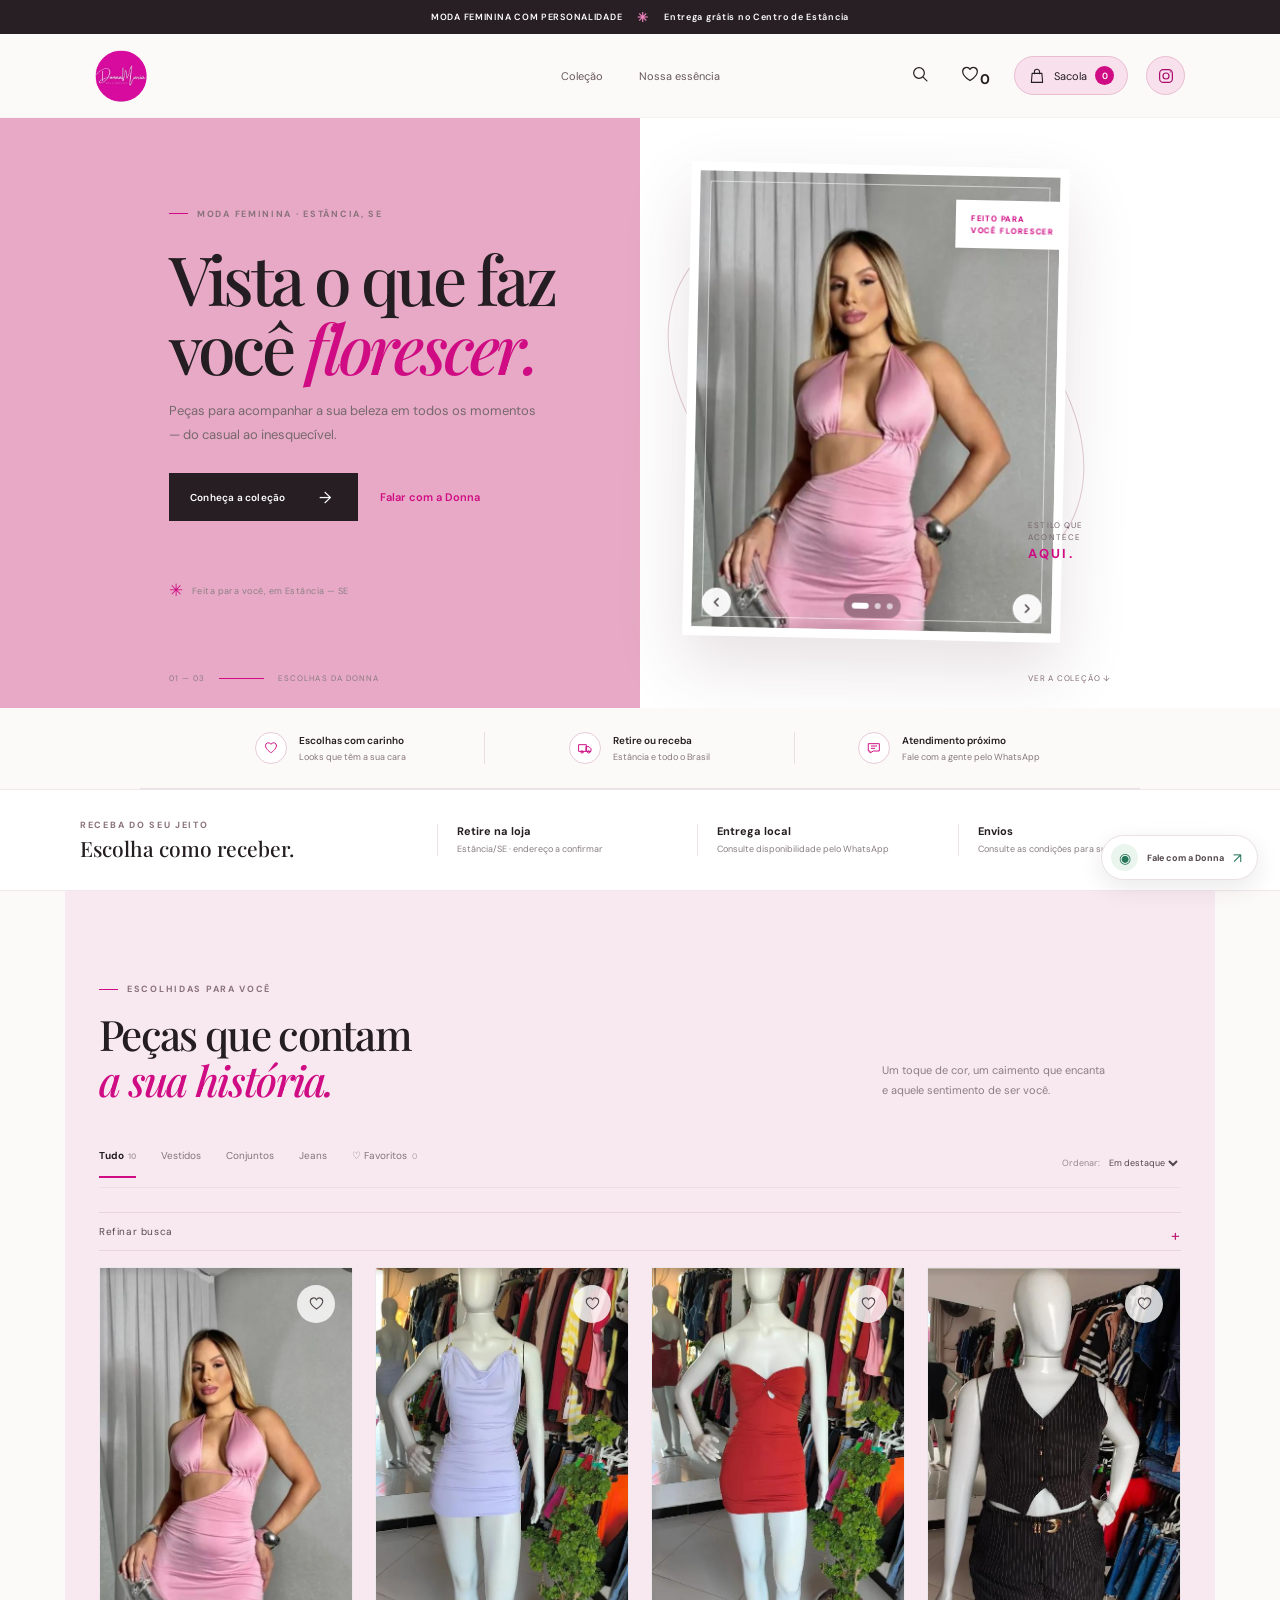
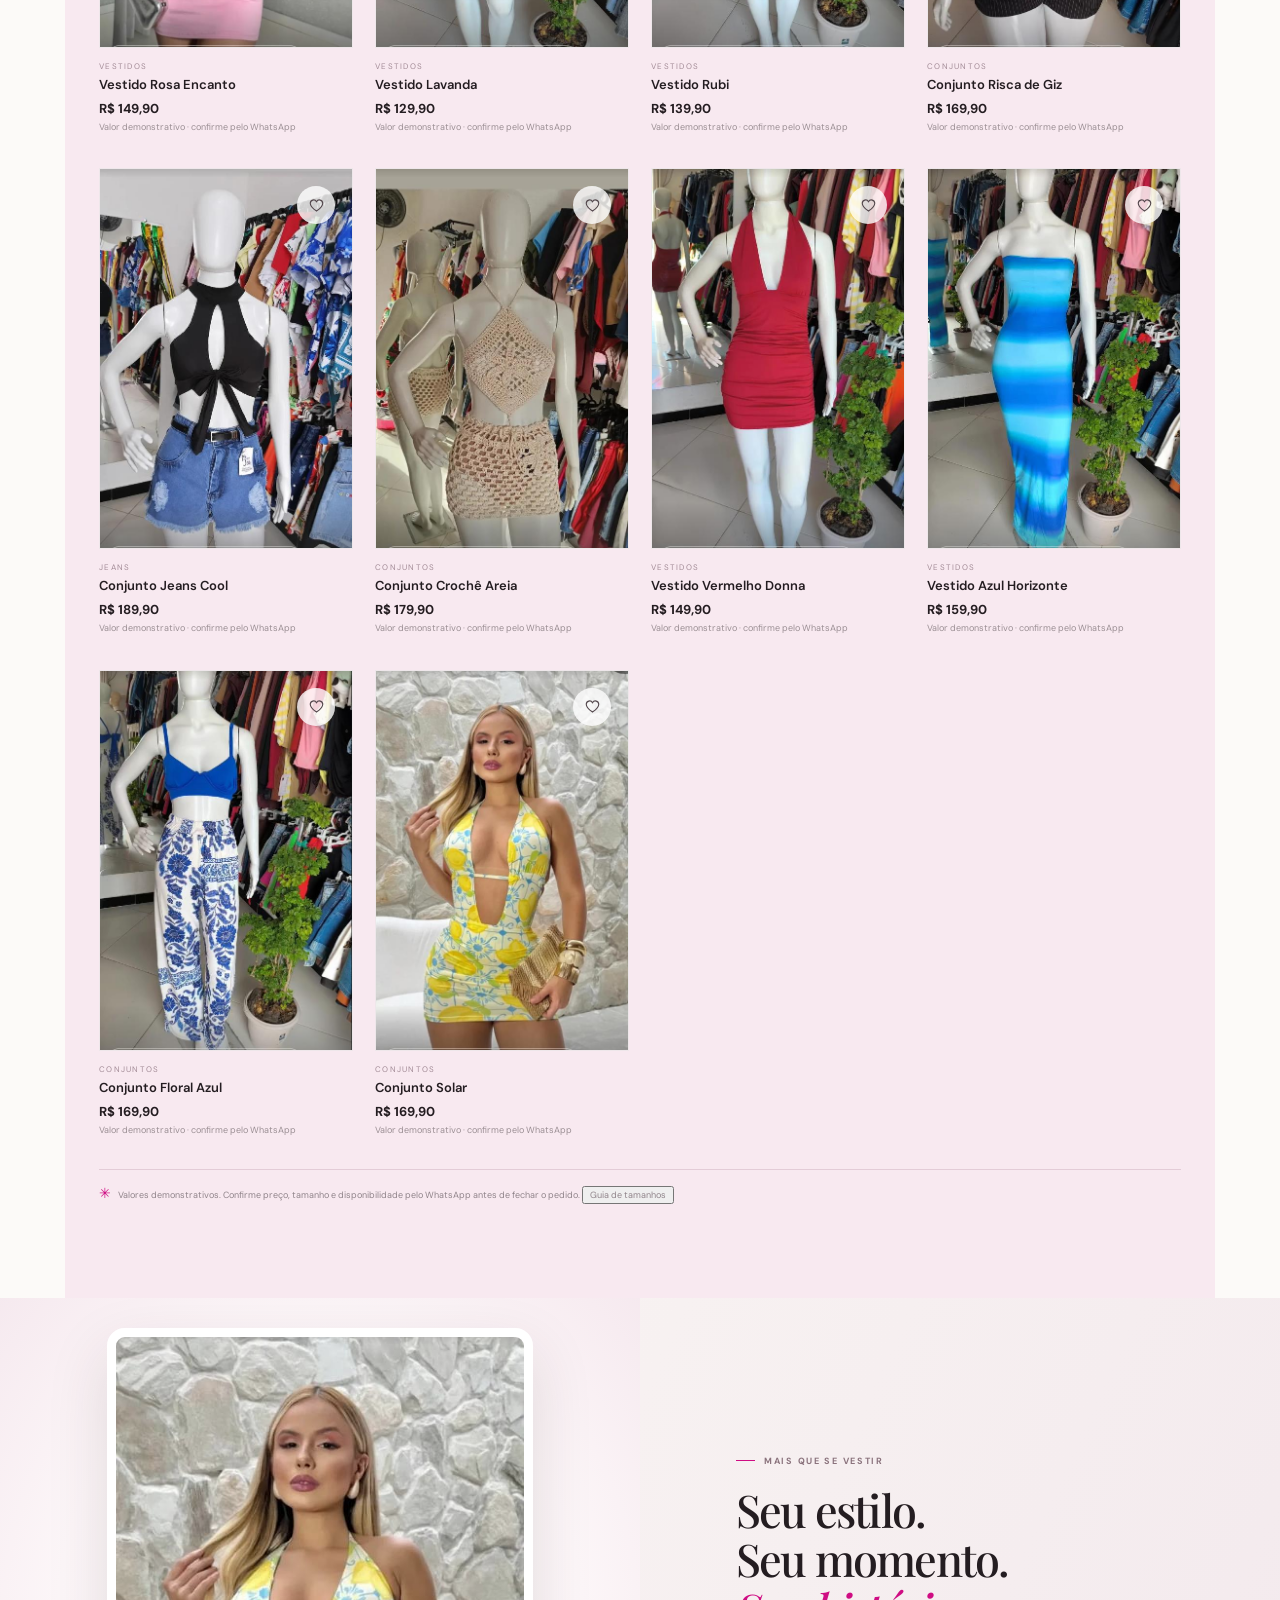
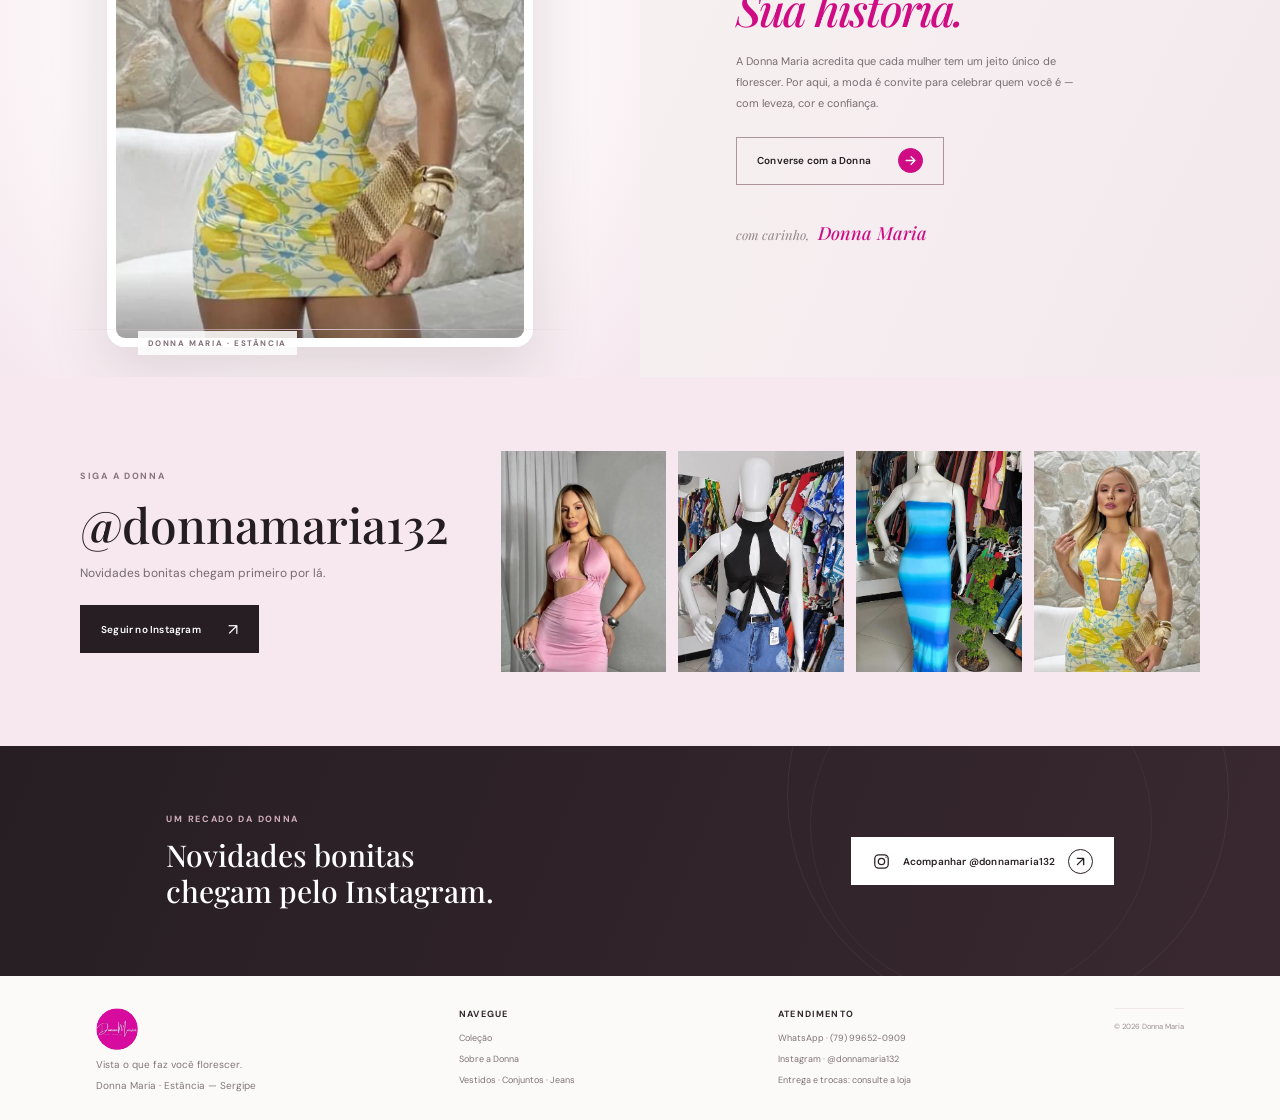
==== index.html @ 203239e4 "Improve size inquiries and hero arrow styling" ====
<!doctype html>
<html lang="pt-BR">
<head>
  <meta charset="utf-8" />
  <meta name="viewport" content="width=device-width, initial-scale=1" />
  <meta name="theme-color" content="#f4edf1" />
  <meta name="description" content="Donna Maria — moda feminina em Estância, Sergipe. Encontre seu próximo look e peça pelo WhatsApp." />
  <link rel="canonical" href="https://duduwwl.github.io/donna-maria-estancia/" />
  <meta property="og:type" content="website"><meta property="og:locale" content="pt_BR"><meta property="og:title" content="Donna Maria — Moda feminina em Estância"><meta property="og:description" content="Vista o que faz você florescer. Conheça a coleção Donna Maria em Estância, Sergipe."><meta property="og:image" content="https://duduwwl.github.io/donna-maria-estancia/assets/vestido-rosa.jpg"><meta name="robots" content="index,follow">
  <title>Donna Maria — moda feminina em Estância</title>
  <link rel="preload" as="image" href="assets/vestido-rosa.jpg" fetchpriority="high"><link rel="preconnect" href="https://fonts.googleapis.com">
  <link rel="preconnect" href="https://fonts.gstatic.com" crossorigin>
  <link href="https://fonts.googleapis.com/css2?family=DM+Sans:wght@400;500;600;700&family=Playfair+Display:wght@500;600;700&display=swap" rel="stylesheet">
  <link rel="stylesheet" href="styles.css" />
  <link rel="stylesheet" href="product.css" />
  <link rel="stylesheet" href="refinements.css" />
  <link rel="stylesheet" href="feedback.css" />
  <link rel="stylesheet" href="boutique.css" />
  <script type="application/ld+json">{"@context":"https://schema.org","@type":"ClothingStore","name":"Donna Maria","description":"Moda feminina em Estância, Sergipe.","url":"https://duduwwl.github.io/donna-maria-estancia/","telephone":"+55-79-99652-0909","address":{"@type":"PostalAddress","addressLocality":"Estância","addressRegion":"SE","addressCountry":"BR"},"sameAs":["https://www.instagram.com/donnamaria132/"]}</script>
</head>
<body>
  <div class="announcement"><span>MODA FEMININA COM PERSONALIDADE</span><span class="announcement-dot">✳</span><span>Entrega grátis no Centro de Estância</span></div>
  <header class="site-header">
    <button class="menu-toggle icon-button" aria-label="Abrir menu" id="menuToggle" aria-expanded="false" aria-controls="mainNav"><span></span><span></span></button>
    <a class="brand" href="#inicio" aria-label="Donna Maria início"><img class="brand-logo" src="assets/logo-donna-maria.png" alt="Logo Donna Maria Moda Feminina"></a>
    <nav class="main-nav" id="mainNav"><a href="produtos.html">Coleção</a><a href="#sobre">Nossa essência</a></nav>
    <div class="header-actions"><button class="icon-button search-open" aria-label="Buscar produtos" id="searchOpen"><svg viewBox="0 0 24 24"><circle cx="10.8" cy="10.8" r="6.4"></circle><path d="m16 16 4.3 4.3"></path></svg></button><button class="icon-button favorite-shortcut" id="favoritesShortcut" aria-label="Ver favoritos"><svg viewBox="0 0 24 24"><path d="M20.8 8.9c0 5.3-8.8 11-8.8 11s-8.8-5.7-8.8-11A4.7 4.7 0 0 1 12 6.6a4.7 4.7 0 0 1 8.8 2.3Z"></path></svg><b class="header-count" id="favoriteCount" aria-hidden="true">0</b></button><button class="bag-button" id="cartOpen" aria-label="Abrir sacola, 0 itens"><svg viewBox="0 0 24 24"><path d="M5.5 8.5h13l1 12h-15l1-12Z"></path><path d="M8.5 9V6.5a3.5 3.5 0 0 1 7 0V9"></path></svg><span>Sacola</span><b id="cartCount">0</b></button><a class="instagram-header-link" href="https://www.instagram.com/donnamaria132/" target="_blank" rel="noreferrer" aria-label="Instagram da Donna Maria"><svg class="instagram-icon" viewBox="0 0 24 24" aria-hidden="true"><rect x="3.5" y="3.5" width="17" height="17" rx="5"></rect><circle cx="12" cy="12" r="4"></circle><circle cx="17.7" cy="6.5" r=".8" class="icon-fill"></circle></svg></a></div>
  </header>

  <main>
    <section class="hero" id="inicio">
      <div class="hero-copy"><div class="eyebrow"><i></i> MODA FEMININA · ESTÂNCIA, SE</div><h1>Vista o que faz<br>você <em>florescer.</em></h1><p>Peças para acompanhar a sua beleza em todos os momentos — do casual ao inesquecível.</p><div class="hero-ctas"><a class="button button-dark" href="produtos.html">Conheça a coleção <span class="button-arrow" aria-hidden="true">→</span></a><a class="text-link" href="https://wa.me/5579996520909?text=Oi%2C%20Donna%20Maria!%20Quero%20conhecer%20a%20cole%C3%A7%C3%A3o." target="_blank" rel="noreferrer">Falar com a Donna</a></div><div class="hero-footnote"><span class="tiny-flower">✳</span> Feita para você, em Estância — SE</div></div>
      <div class="hero-visual"><div class="hero-image-frame"><img class="hero-slide is-active" src="assets/vestido-rosa.jpg" alt="Modelo com vestido rosa Donna Maria" width="517" height="777" fetchpriority="high"/><img class="hero-slide" src="assets/conjunto-jeans.jpg" alt="Conjunto jeans Donna Maria" width="517" height="777" loading="lazy"/><img class="hero-slide" src="assets/vestido-azul.jpg" alt="Vestido azul Donna Maria" width="517" height="777" loading="lazy"/><span class="image-stamp">FEITO PARA<br>VOCÊ FLORESCER</span><div class="carousel-controls"><button class="carousel-arrow" data-carousel="prev" aria-label="Foto anterior"><svg viewBox="0 0 24 24"><path d="m15 18-6-6 6-6"/></svg></button><div class="carousel-dots"><button class="carousel-dot active" data-slide="0" aria-label="Foto 1"></button><button class="carousel-dot" data-slide="1" aria-label="Foto 2"></button><button class="carousel-dot" data-slide="2" aria-label="Foto 3"></button></div><button class="carousel-arrow" data-carousel="next" aria-label="Próxima foto"><svg viewBox="0 0 24 24"><path d="m9 18 6-6-6-6"/></svg></button></div></div><div class="hero-orbit orbit-one"></div><div class="hero-orbit orbit-two"></div><div class="hero-side-note">ESTILO QUE<br>ACONTECE<br><b>AQUI.</b></div><div class="hero-sparkle">✳</div></div>
      <div class="hero-bottom"><span id="slideCounter">01 — 03</span><span class="hero-line"></span><span>ESCOLHAS DA DONNA</span><a class="hero-bottom-right" href="produtos.html">VER A COLEÇÃO ↓</a></div>
    </section>

    <section class="trust-row" aria-label="Benefícios"><div><span class="trust-icon"><svg viewBox="0 0 24 24"><path d="M20.3 8.5c0 5.2-8.3 10.6-8.3 10.6S3.7 13.7 3.7 8.5a4.4 4.4 0 0 1 8.3-2 4.4 4.4 0 0 1 8.3 2Z"/></svg></span><span><b>Escolhas com carinho</b><small>Looks que têm a sua cara</small></span></div><div><span class="trust-icon"><svg viewBox="0 0 24 24"><path d="M3 7h11v10H3zM14 10h4l3 3v4h-7z"/><circle cx="7.5" cy="18" r="1.7"/><circle cx="17.5" cy="18" r="1.7"/></svg></span><span><b>Retire ou receba</b><small>Estância e todo o Brasil</small></span></div><div><span class="trust-icon"><svg viewBox="0 0 24 24"><path d="M4 5.5h16v11H11l-5 3v-3H4z"/><path d="M8 9h8M8 12.5h5"/></svg></span><span><b>Atendimento próximo</b><small>Fale com a gente pelo WhatsApp</small></span></div></section>

    <section class="delivery-strip" aria-label="Opções para receber"><div><span class="eyebrow">RECEBA DO SEU JEITO</span><h2>Escolha como receber.</h2></div><div><b>Retire na loja</b><span>Estância/SE · endereço a confirmar</span></div><div><b>Entrega local</b><span>Consulte disponibilidade pelo WhatsApp</span></div><div><b>Envios</b><span>Consulte as condições para sua região</span></div></section>
    <section class="discovery-section" id="newArrivals" hidden><div class="section-heading"><div><div class="eyebrow"><i></i> NOVIDADES</div><h2>Acabaram de <em>chegar.</em></h2></div><a class="text-link" href="produtos.html">Ver coleção ↗</a></div><div class="product-grid discovery-grid" id="newArrivalsGrid"></div></section>
    <section class="discovery-section" id="featured" hidden><div class="section-heading"><div><div class="eyebrow"><i></i> ESCOLHAS DA DONNA</div><h2>Peças que estamos <em>amando.</em></h2></div><a class="text-link" href="produtos.html">Ver coleção ↗</a></div><div class="product-grid discovery-grid" id="featuredGrid"></div></section>
    <section class="catalog section-wrap" id="colecao">
      <div class="section-heading"><div><div class="eyebrow"><i></i> ESCOLHIDAS PARA VOCÊ</div><h2>Peças que contam<br><em>a sua história.</em></h2></div><p>Um toque de cor, um caimento que encanta<br>e aquele sentimento de ser você.</p></div>
      <div class="catalog-toolbar"><div class="category-tabs" id="categoryTabs"><button class="category-tab active" data-category="Todos">Tudo <span>10</span></button><button class="category-tab" data-category="Vestidos">Vestidos</button><button class="category-tab" data-category="Conjuntos">Conjuntos</button><button class="category-tab" data-category="Jeans">Jeans</button><button class="category-tab" data-category="Favoritos">♡ Favoritos</button></div><div class="catalog-controls"><label class="search-box" id="searchBox"><svg viewBox="0 0 24 24"><circle cx="10.8" cy="10.8" r="6.4"></circle><path d="m16 16 4.3 4.3"></path></svg><input type="search" id="productSearch" placeholder="Buscar peça" aria-label="Buscar peça"/><button id="searchClose" aria-label="Fechar busca">×</button></label><label class="sort-select"><span>Ordenar:</span><select id="sortSelect"><option value="featured">Em destaque</option><option value="price-asc">Menor preço</option><option value="price-desc">Maior preço</option><option value="name">Nome A–Z</option></select></label></div></div>
      <details class="advanced-filters"><summary>Refinar busca</summary><div><label><span>Tamanho</span><select id="filterSize"><option value="">Todos os tamanhos</option></select></label><label><span>Cor</span><select id="filterColor"><option value="">Todas as cores</option></select></label><label><span>Preço demonstrativo</span><select id="filterPrice"><option value="">Qualquer valor</option><option value="under150">Até R$ 149,99</option><option value="150to200">R$ 150–200</option><option value="over200">Acima de R$ 200</option></select></label><label class="new-filter"><input type="checkbox" id="filterNew"> Novidades</label><button type="button" class="text-link" data-clear-filters>Limpar filtros</button></div></details>
      <div class="active-filters" id="activeFilters"></div>
      <div class="product-grid" id="productGrid"></div>
      <div class="catalog-note"><span>✳</span> Valores demonstrativos. Confirme preço, tamanho e disponibilidade pelo WhatsApp antes de fechar o pedido. <button type="button" class="catalog-guide-link" id="openSizeGuide">Guia de tamanhos</button></div>
    </section>

    <section class="brand-story" id="sobre"><div class="story-image"><img loading="lazy" decoding="async" width="517" height="777" src="assets/conjunto-amarelo.jpg" alt="Modelo com conjunto floral amarelo e azul diante de parede de pedra"/><span>DONNA MARIA · ESTÂNCIA</span></div><div class="story-copy"><div class="eyebrow"><i></i> MAIS QUE SE VESTIR</div><h2>Seu estilo.<br>Seu momento.<br><em>Sua história.</em></h2><p>A Donna Maria acredita que cada mulher tem um jeito único de florescer. Por aqui, a moda é convite para celebrar quem você é — com leveza, cor e confiança.</p><a class="button button-outline" href="https://wa.me/5579996520909?text=Oi%2C%20Donna%20Maria!%20Quero%20conhecer%20a%20cole%C3%A7%C3%A3o." target="_blank" rel="noreferrer">Converse com a Donna <span class="button-arrow" aria-hidden="true"><svg viewBox="0 0 24 24"><path d="M5 12h14M13 6l6 6-6 6"/></svg></span></a><div class="story-signature">com carinho, <b>Donna Maria</b></div></div></section>

    <section class="instagram-editorial"><div class="instagram-copy"><span class="eyebrow">SIGA A DONNA</span><h2>@donnamaria132</h2><p>Novidades bonitas chegam primeiro por lá.</p><a class="button button-dark" href="https://www.instagram.com/donnamaria132/" target="_blank" rel="noreferrer">Seguir no Instagram <span aria-hidden="true">↗</span></a></div><div class="instagram-grid" aria-label="Looks da Donna Maria"><a href="https://www.instagram.com/donnamaria132/" target="_blank" rel="noreferrer"><img loading="lazy" src="assets/vestido-rosa.jpg" alt="Look rosa Donna Maria" width="517" height="777"></a><a href="https://www.instagram.com/donnamaria132/" target="_blank" rel="noreferrer"><img loading="lazy" src="assets/conjunto-jeans.jpg" alt="Conjunto jeans Donna Maria" width="517" height="777"></a><a href="https://www.instagram.com/donnamaria132/" target="_blank" rel="noreferrer"><img loading="lazy" src="assets/vestido-azul.jpg" alt="Vestido azul Donna Maria" width="517" height="777"></a><a href="https://www.instagram.com/donnamaria132/" target="_blank" rel="noreferrer"><img loading="lazy" src="assets/conjunto-amarelo.jpg" alt="Conjunto floral amarelo e azul Donna Maria" width="517" height="777"></a></div></section>

    <section class="newsletter"><div><span class="eyebrow">UM RECADO DA DONNA</span><h2>Novidades bonitas<br>chegam pelo Instagram.</h2></div><a class="button button-light" href="https://www.instagram.com/donnamaria132/" target="_blank" rel="noreferrer"><svg class="instagram-icon" viewBox="0 0 24 24" aria-hidden="true"><rect x="3.5" y="3.5" width="17" height="17" rx="5"/><circle cx="12" cy="12" r="4"/><circle cx="17.7" cy="6.5" r=".8" class="icon-fill"/></svg>Acompanhar @donnamaria132<span class="button-arrow" aria-hidden="true"><svg viewBox="0 0 24 24"><path d="M7 17 17 7M7 7h10v10"/></svg></span></a></section>
  </main>
  <footer class="site-footer"><div class="footer-intro"><a class="brand footer-brand" href="index.html"><img class="brand-logo" src="assets/logo-donna-maria.png" alt="Logo Donna Maria Moda Feminina"></a><p>Vista o que faz você florescer.</p><small>Donna Maria · Estância — Sergipe</small></div><div class="footer-group"><b>NAVEGUE</b><a href="produtos.html">Coleção</a><a href="index.html#sobre">Sobre a Donna</a><a href="produtos.html#colecao">Vestidos · Conjuntos · Jeans</a></div><div class="footer-group"><b>ATENDIMENTO</b><a href="https://wa.me/5579996520909" target="_blank" rel="noreferrer">WhatsApp · (79) 99652-0909</a><a href="https://www.instagram.com/donnamaria132/" target="_blank" rel="noreferrer">Instagram · @donnamaria132</a><span>Entrega e trocas: consulte a loja</span></div><small class="footer-copyright">© 2026 Donna Maria</small></footer>

  <div class="overlay" id="overlay"></div>
  <aside class="cart-drawer" id="cartDrawer" aria-label="Sacola de compras" aria-hidden="true"><div class="drawer-head"><div><span class="eyebrow">SUA ESCOLHA</span><h2>Sacola <span id="drawerCount">(0)</span></h2></div><button class="close-button" data-close aria-label="Fechar">×</button></div><div class="cart-items" id="cartItems"></div><div class="cart-empty" id="cartEmpty"><span>♡</span><h3>Sua sacola está esperando.</h3><p>Encontre aquela peça que tem tudo a ver com você.</p><button class="text-link" id="continueShopping">Continuar escolhendo ↗</button></div><div class="cart-bottom" id="cartBottom"><div class="subtotal-row"><span>Subtotal demonstrativo</span><b id="cartSubtotal">R$ 0,00</b></div><p class="shipping-hint">Frete e disponibilidade serão confirmados antes do pagamento.</p><button class="button button-dark full-button" id="checkoutOpen">Ir para o checkout <span>→</span></button><div class="secure-note">Pedido confirmado diretamente com a loja</div></div></aside>

  <div class="checkout-modal" id="checkoutModal" role="dialog" aria-modal="true" aria-labelledby="checkoutTitle" aria-hidden="true"><div class="checkout-top"><div><span class="eyebrow">QUASE LÁ</span><h2 id="checkoutTitle">Finalizar pedido</h2></div><button class="close-button" data-close aria-label="Fechar">×</button></div><div class="checkout-scroll"><div class="checkout-form" id="checkoutForm"><div class="checkout-step"><b class="step-number">01</b><div class="step-content"><h3>Seus dados</h3><div class="form-grid"><label>Seu nome<input id="buyerName" autocomplete="name" placeholder="Como podemos te chamar?" required></label><label>WhatsApp<input id="buyerPhone" autocomplete="tel" inputmode="tel" placeholder="(79) 99999-9999" required></label></div></div></div>
      <div class="checkout-step"><b class="step-number">02</b><div class="step-content"><h3>Como quer receber?</h3><div class="choice-cards"><label class="choice-card selected"><input type="radio" name="fulfillment" value="pickup" checked><span class="choice-icon">⌂</span><span><b>Retirar na loja</b><small>Centro de Estância · endereço a confirmar</small></span><i>✓</i></label><label class="choice-card"><input type="radio" name="fulfillment" value="delivery"><span class="choice-icon">↗</span><span><b>Receber em casa</b><small>Consulte regiões atendidas e frete</small></span><i>✓</i></label></div><div class="delivery-fields hidden" id="deliveryFields"><label>CEP<input id="cepInput" inputmode="numeric" autocomplete="postal-code" maxlength="9" placeholder="00000-000"></label><button class="button button-outline quote-button" id="quoteShipping" type="button">Consultar CEP</button><div class="address-result" id="addressResult"></div><p class="freight-result" id="freightResult"></p><label class="address-extra">Número e complemento<input id="addressExtra" placeholder="Nº, apartamento, referência"></label></div></div></div>
      <div class="checkout-step"><b class="step-number">03</b><div class="step-content"><h3>Forma de pagamento</h3><div class="payment-options"><label class="payment-option selected"><input type="radio" name="payment" value="Pix" checked><span class="pix-symbol">◆</span><span><b>Pix</b><small>Chave/QR enviados pela loja</small></span><i>✓</i></label><label class="payment-option"><input type="radio" name="payment" value="Cartão de crédito"><span class="card-symbol">▣</span><span><b>Cartão de crédito</b><small>Link seguro enviado pela loja</small></span><i>✓</i></label><label class="payment-option"><input type="radio" name="payment" value="Cartão de débito"><span class="card-symbol">▣</span><span><b>Cartão de débito</b><small>Combine pelo WhatsApp</small></span><i>✓</i></label></div><p class="payment-note">Por segurança, os dados do cartão não são digitados neste site. A loja combina o pagamento com você no atendimento.</p></div></div>
      <div class="order-summary"><div class="summary-head"><h3>Resumo do pedido</h3><button class="text-link" id="backToCart">Editar sacola</button></div><div id="checkoutSummary"></div><div class="summary-total"><span>Subtotal demonstrativo · frete a confirmar</span><b id="checkoutTotal">R$ 0,00</b></div></div><button class="button button-pink full-button" id="placeOrder">Enviar pedido pelo WhatsApp <span>↗</span></button><p class="checkout-disclaimer">Preços demonstrativos. Confirme preço, tamanhos, disponibilidade e frete com a loja. Nenhuma cobrança é feita neste site.</p></div><div class="order-success hidden" id="orderSuccess"><span class="success-mark">✓</span><h3>Seu pedido está pronto!</h3><p>Vamos abrir uma conversa com a Donna Maria para confirmar as peças, valores e o pagamento.</p><a class="button button-pink full-button" id="whatsappOrder" href="#" target="_blank" rel="noreferrer">Continuar no WhatsApp ↗</a><button class="text-link" id="finishOrder">Voltar para a loja</button></div></div></div>

  <div class="product-modal" id="productModal" role="dialog" aria-modal="true" aria-labelledby="detailName" aria-hidden="true"><button class="close-button product-modal-close" data-close aria-label="Fechar">×</button><div class="product-modal-image"><img id="detailImage" src="" alt="" width="517" height="777"><div class="detail-gallery" id="detailGallery"></div></div><div class="product-modal-copy"><span class="eyebrow" id="detailCategory"></span><h2 id="detailName"></h2><div class="detail-price" id="detailPrice"></div><p id="detailDescription"></p><div class="variant-field" id="sizeField"><span class="size-label">Selecione seu tamanho</span><div class="size-options" id="sizeOptions" role="group" aria-label="Tamanhos" tabindex="-1"></div></div><div class="variant-field" id="colorField"><span class="size-label">Cor</span><div class="color-options" id="colorOptions" role="group" aria-label="Cores" tabindex="-1"></div></div><button type="button" class="text-link guide-link" id="detailSizeGuide">Guia de tamanhos</button><div class="detail-actions"><button class="button button-pink full-button" id="detailAdd">Adicionar à sacola ＋</button><button type="button" class="share-button" id="detailShare" data-share="">Compartilhar peça ↗</button></div><small class="detail-note">Valores demonstrativos; tamanhos e estoque precisam ser confirmados pelo WhatsApp.</small></div></div>
  <div class="size-guide-modal" id="sizeGuideModal" role="dialog" aria-modal="true" aria-labelledby="sizeGuideTitle" aria-hidden="true"><div class="size-guide-head"><div><span class="eyebrow">AJUDA PARA ESCOLHER</span><h2 id="sizeGuideTitle">Guia de tamanhos</h2></div><button class="close-button" data-close aria-label="Fechar guia">×</button></div><p>Esta é uma grade de consulta. Selecione o tamanho que procura e confirme com a Donna se a peça tem essa numeração. Medidas em centímetros serão publicadas quando forem confirmadas pela loja.</p><div class="size-guide-scroll"><table id="sizeGuideTable"></table></div><a class="button button-outline" href="https://wa.me/5579996520909?text=Oi%2C%20Donna!%20Pode%20me%20ajudar%20com%20os%20tamanhos%3F" target="_blank" rel="noreferrer">Perguntar pelo WhatsApp ↗</a></div>

  <div class="toast" id="toast" role="status"></div>
  <a class="whatsapp-float" href="https://wa.me/5579996520909?text=Oi%2C%20Donna%20Maria!" target="_blank" rel="noreferrer" aria-label="Fale com a Donna Maria no WhatsApp"><span>◉</span><b>Fale com a Donna</b><i>↗</i></a>
  <script src="catalog-data.js"></script>
  <script src="app.js"></script>
  <script src="site-ui.js" defer></script>
  <script src="hero-carousel.js"></script>
</body>
</html>
---- styles.css ----
:root{--ink:#261e22;--muted:#85777e;--pink:#cf0c83;--pink-dark:#aa086c;--rose:#f2dce7;--pale:#f8f4f1;--paper:#fcfaf8;--line:#e9e1e1;--white:#fff;--serif:'Playfair Display',Georgia,serif;--sans:'DM Sans',Arial,sans-serif;--shadow:0 22px 65px #37212a20}*{box-sizing:border-box}html{scroll-behavior:smooth}body{margin:0;background:var(--paper);color:var(--ink);font-family:var(--sans);font-size:14px;-webkit-font-smoothing:antialiased}button,input,select{font:inherit}button,a{-webkit-tap-highlight-color:transparent}a{color:inherit;text-decoration:none}button{color:inherit}.announcement{height:34px;background:#281f24;color:#fff;display:flex;align-items:center;justify-content:center;gap:15px;font-size:9px;font-weight:600;letter-spacing:.14em}.announcement-dot{color:#ed82bc;font-size:13px}.site-header{height:84px;display:grid;grid-template-columns:1fr auto 1fr;align-items:center;padding:0 7.4%;background:#fcfaf8eF;border-bottom:1px solid #eadfe344;position:sticky;top:0;z-index:12;backdrop-filter:blur(15px)}.brand{display:flex;align-items:center;gap:10px;min-width:max-content}.brand-mark{width:35px;height:35px;border-radius:50%;display:grid;place-items:center;background:var(--pink);color:#fff;font-family:var(--serif);font-size:19px;font-style:italic;letter-spacing:-.11em;padding-right:3px;position:relative}.brand-mark span{font-size:14px}.brand-name{font-family:var(--serif);font-size:19px;letter-spacing:-.04em;line-height:.98}.brand-name small{display:block;margin-top:5px;font-family:var(--sans);font-size:7px;font-weight:700;letter-spacing:.23em;color:var(--muted)}.main-nav{display:flex;align-items:center;gap:36px}.main-nav a{font-size:11px;color:#66585e;transition:color .2s}.main-nav a:hover{color:var(--pink)}.header-actions{display:flex;align-items:center;justify-content:flex-end;gap:18px}.icon-button{border:0;background:none;cursor:pointer;padding:6px;color:var(--ink)}.icon-button svg,.bag-button svg,.search-box svg{width:20px;height:20px;fill:none;stroke:currentColor;stroke-width:1.45;stroke-linecap:round;stroke-linejoin:round}.bag-button{border:0;background:transparent;cursor:pointer;display:flex;align-items:center;gap:8px;font-size:11px;padding:5px 0}.bag-button b{width:19px;height:19px;background:#f3e6ed;border-radius:50%;display:grid;place-items:center;font-size:9px;font-weight:600}.menu-toggle{display:none}.hero{background:#f3e9ed;min-height:570px;position:relative;overflow:hidden;display:grid;grid-template-columns:1fr 1fr;align-items:center;padding:54px 13.2% 76px}.hero-copy{z-index:2;padding:5px 0 0}.eyebrow{font-size:9px;letter-spacing:.19em;font-weight:700;color:#8a727c;display:flex;align-items:center;gap:9px}.eyebrow i{display:block;width:19px;height:1px;background:var(--pink)}h1,h2,h3,p{margin-top:0}.hero h1{font-family:var(--serif);font-weight:500;font-size:clamp(42px,5.1vw,69px);line-height:1.04;letter-spacing:-.045em;margin:24px 0 17px}.hero h1 em,.section-heading h2 em,.story-copy h2 em{font-weight:500;color:var(--pink)}.hero-copy>p{color:#76686d;line-height:1.8;max-width:380px;font-size:13px;margin-bottom:27px}.hero-ctas{display:flex;align-items:center;gap:24px}.button{display:inline-flex;align-items:center;justify-content:center;gap:27px;min-height:48px;padding:0 20px;border:1px solid transparent;font-size:10px;font-weight:600;letter-spacing:.02em;cursor:pointer;transition:transform .22s,background .22s,color .22s,border-color .22s}.button:hover{transform:translateY(-2px)}.button span{font-size:16px;font-weight:400}.button-dark{background:#271e23;color:#fff}.button-dark:hover{background:var(--pink)}.text-link{font-size:10px;font-weight:600;color:var(--pink);border:0;background:none;cursor:pointer;padding:7px 0}.text-link span{margin-left:5px}.hero-footnote{margin-top:58px;font-size:9px;color:#8d8085;letter-spacing:.05em}.tiny-flower{color:var(--pink);font-size:17px;vertical-align:-2px;margin-right:6px}.hero-visual{height:440px;position:relative;display:flex;align-items:center;justify-content:center}.hero-image-frame{position:relative;width:min(295px,62%);height:383px;background:#ddd;z-index:2;overflow:hidden;box-shadow:0 20px 45px #47243522;transform:rotate(2.4deg)}.hero-image-frame::before{content:'';position:absolute;inset:10px;border:1px solid #ffffff8a;z-index:2;pointer-events:none}.hero-image-frame img{width:100%;height:100%;object-fit:cover;object-position:center 36%;filter:saturate(.93)}.image-stamp{position:absolute;right:-1px;top:25px;background:#fff;padding:12px 15px;font-size:8px;line-height:1.5;letter-spacing:.1em;font-weight:700;color:var(--pink)}.hero-orbit{position:absolute;border:1px solid #d9afc2;border-radius:50%;transform:rotate(-28deg)}.orbit-one{width:405px;height:262px}.orbit-two{width:460px;height:310px;transform:rotate(35deg);border-color:#e2cbd5}.hero-side-note{position:absolute;z-index:3;right:6%;bottom:57px;font-size:8px;line-height:1.6;letter-spacing:.13em;color:#76646d}.hero-side-note b{font-size:13px;color:var(--pink);letter-spacing:.18em}.hero-sparkle{position:absolute;top:43px;right:19%;font-size:30px;color:var(--pink)}.hero-bottom{position:absolute;bottom:25px;left:13.2%;right:13.2%;display:flex;gap:14px;align-items:center;font-size:8px;letter-spacing:.13em;color:#8a7b81}.hero-line{height:1px;width:45px;background:var(--pink)}.hero-bottom-right{margin-left:auto}.trust-row{max-width:1000px;margin:0 auto;padding:24px 36px;display:grid;grid-template-columns:repeat(3,1fr);border-bottom:1px solid var(--line)}.trust-row>div{display:flex;align-items:center;justify-content:center;gap:12px;border-right:1px solid var(--line)}.trust-row>div:last-child{border:0}.trust-icon{width:32px;height:32px;border:1px solid #e7ccd8;color:var(--pink);display:grid;place-items:center;border-radius:50%;font-size:15px}.trust-row b,.trust-row small{display:block}.trust-row b{font-size:10px;font-weight:600;margin-bottom:4px}.trust-row small{font-size:9px;color:var(--muted)}.section-wrap{max-width:1150px;margin:0 auto;padding-left:34px;padding-right:34px}.catalog{padding-top:92px;padding-bottom:94px}.section-heading{display:flex;justify-content:space-between;align-items:flex-end;margin-bottom:35px}.section-heading h2,.story-copy h2{font-family:var(--serif);font-size:42px;font-weight:500;letter-spacing:-.04em;line-height:1.1;margin:16px 0 0}.section-heading>p{font-size:11px;line-height:1.8;color:#8b7e82;margin:0 7% 3px 0}.catalog-toolbar{display:flex;align-items:center;justify-content:space-between;min-height:49px;border-bottom:1px solid var(--line);margin-bottom:24px}.category-tabs{display:flex;gap:25px;align-items:center}.category-tab{border:0;background:none;padding:0 0 15px;position:relative;font-size:10px;color:#82757a;cursor:pointer;white-space:nowrap}.category-tab.active{color:var(--ink);font-weight:700}.category-tab.active::after{content:'';height:2px;background:var(--pink);position:absolute;bottom:-1px;left:0;right:0}.category-tab span{font-size:8px;color:#b3a3aa;margin-left:2px}.catalog-controls{display:flex;align-items:center;gap:20px}.search-box{display:none;align-items:center;gap:6px;border-bottom:1px solid #c9b8c0;padding:5px 2px}.search-box.open{display:flex}.search-box svg{width:15px;height:15px}.search-box input{width:115px;border:0;outline:0;background:transparent;font-size:10px}.search-box button{border:0;background:transparent;font-size:18px;color:var(--muted);cursor:pointer}.catalog-controls>.icon-button{padding:0}.sort-select{display:flex;gap:5px;align-items:center;color:#978991;font-size:9px}.sort-select select{border:0;background:transparent;color:#51464b;font-size:9px;outline:0;cursor:pointer}.product-grid{display:grid;grid-template-columns:repeat(4,minmax(0,1fr));gap:35px 18px}.product-card{min-width:0;animation:rise .55s both}.product-media{position:relative;aspect-ratio: .76;background:#f0e9e8;overflow:hidden}.product-media img{width:100%;height:100%;object-fit:cover;object-position:center 35%;transition:transform .65s cubic-bezier(.2,.7,.2,1)}.product-card:hover .product-media img{transform:scale(1.055)}.product-label{position:absolute;left:12px;top:12px;background:#fff;padding:7px 8px;font-size:7px;font-weight:700;letter-spacing:.12em;text-transform:uppercase}.product-heart{position:absolute;right:11px;top:11px;width:30px;height:30px;background:#ffffffd9;border:0;border-radius:50%;display:grid;place-items:center;cursor:pointer;color:#54484d;transition:all .2s}.product-heart svg{width:15px;height:15px;fill:none;stroke:currentColor;stroke-width:1.5}.product-heart.is-favorite{color:var(--pink)}.product-heart.is-favorite svg{fill:#f4d7e6}.quick-add{position:absolute;bottom:0;left:0;right:0;width:100%;border:0;background:#fffF;color:#261e22;transform:translateY(105%);padding:13px;font-size:9px;font-weight:700;letter-spacing:.08em;text-transform:uppercase;cursor:pointer;transition:transform .28s}.product-card:hover .quick-add,.product-card:focus-within .quick-add{transform:translateY(0)}.product-info{padding:12px 1px 0}.product-category{font-size:8px;letter-spacing:.13em;color:#a38c97;text-transform:uppercase}.product-title{margin:5px 0 6px;font-size:11px;font-weight:600}.product-price{display:flex;align-items:center;gap:7px;font-size:11px;font-weight:700}.product-price del{font-size:9px;color:#a5999e;font-weight:400}.product-installments{margin-top:4px;color:#9b8f94;font-size:8px}.catalog-note{margin:31px 0 0;padding-top:14px;border-top:1px solid var(--line);font-size:9px;color:#90848a}.catalog-note span{color:var(--pink);font-size:14px;margin-right:5px}.no-results{grid-column:1/-1;padding:50px 20px;text-align:center;color:var(--muted)}.no-results b{display:block;font-family:var(--serif);font-size:23px;color:var(--ink);margin-bottom:8px}.brand-story{background:#f3e9ed;display:grid;grid-template-columns:1fr 1fr;min-height:480px}.story-image{position:relative;overflow:hidden;min-height:480px}.story-image img{width:100%;height:100%;object-fit:cover;object-position:center 36%;position:absolute;inset:0;filter:saturate(.86)}.story-image::after{content:'';position:absolute;inset:0;background:linear-gradient(0deg,#261e2250,transparent 35%)}.story-image>span{position:absolute;bottom:27px;left:8%;z-index:1;color:#fff;font-size:8px;letter-spacing:.2em}.story-copy{padding:70px 14% 45px 15%;display:flex;flex-direction:column;align-items:flex-start;justify-content:center}.story-copy h2{font-size:45px;margin:18px 0}.story-copy>p{font-size:11px;line-height:1.9;color:#796d72;max-width:350px;margin-bottom:23px}.button-outline{color:var(--ink);background:transparent;border-color:#ac949e}.button-outline:hover{border-color:var(--pink);color:var(--pink)}.story-signature{margin-top:36px;color:#94868b;font-family:var(--serif);font-style:italic;font-size:13px}.story-signature b{font-size:18px;color:var(--pink);font-weight:500;margin-left:6px}.newsletter{min-height:230px;padding:50px 13%;display:flex;align-items:center;justify-content:space-between;background:#291f24;color:#fff;position:relative;overflow:hidden}.newsletter .eyebrow{color:#cfadb9}.newsletter h2{font-family:var(--serif);font-weight:500;font-size:30px;line-height:1.2;margin:12px 0 0}.newsletter-flower{position:absolute;font-size:180px;left:43%;top:-65px;color:#382a31}.button-light{background:#fff;color:#2b2026}.button-light:hover{background:#f3dce8}.site-footer{min-height:95px;display:flex;align-items:center;justify-content:space-between;padding:18px 7.5%;color:#8a7d83;font-size:9px}.footer-brand .brand-mark{width:30px;height:30px;font-size:16px}.footer-brand .brand-name{font-size:15px;color:var(--ink)}.footer-brand .brand-name small{font-size:6px}.site-footer>a:not(.brand){color:#5e4d55}.overlay{position:fixed;inset:0;background:#21171d70;z-index:30;opacity:0;pointer-events:none;transition:opacity .25s}.overlay.visible{opacity:1;pointer-events:auto}.cart-drawer{position:fixed;z-index:31;right:0;top:0;bottom:0;width:min(435px,100vw);background:var(--paper);padding:28px 27px 24px;transform:translateX(102%);transition:transform .35s cubic-bezier(.22,.75,.25,1);display:flex;flex-direction:column}.cart-drawer.open{transform:translateX(0)}.drawer-head,.checkout-top{display:flex;align-items:flex-start;justify-content:space-between;border-bottom:1px solid var(--line);padding-bottom:17px}.drawer-head h2,.checkout-top h2{font-family:var(--serif);font-weight:500;font-size:29px;margin:7px 0 0}.drawer-head h2 span{font-family:var(--sans);font-size:12px;color:var(--muted)}.close-button{width:30px;height:30px;border:1px solid var(--line);border-radius:50%;background:transparent;font-size:22px;line-height:1;cursor:pointer;color:#71636a}.cart-items{overflow:auto;flex:1}.cart-item{display:grid;grid-template-columns:72px 1fr auto;gap:13px;padding:17px 0;border-bottom:1px solid var(--line)}.cart-item img{width:72px;height:90px;object-fit:cover}.cart-item h4{font-size:11px;margin:3px 0 6px}.cart-item small{font-size:8px;color:var(--muted)}.cart-item-price{font-size:10px;font-weight:700;white-space:nowrap}.quantity-control{display:flex;align-items:center;gap:9px;margin-top:10px}.quantity-control button{width:22px;height:22px;border:1px solid var(--line);background:transparent;cursor:pointer}.quantity-control span{font-size:10px}.remove-item{border:0;background:none;color:#a08e97;font-size:9px;text-decoration:underline;cursor:pointer;margin-left:9px}.cart-empty{margin:auto;text-align:center;max-width:260px}.cart-empty>span{font-size:36px;color:var(--pink)}.cart-empty h3{font-family:var(--serif);font-size:22px;font-weight:500;margin:10px 0}.cart-empty p{font-size:10px;color:var(--muted);line-height:1.7}.cart-bottom{padding-top:18px;border-top:1px solid var(--line)}.subtotal-row,.summary-total{display:flex;align-items:center;justify-content:space-between;font-size:11px}.subtotal-row b,.summary-total b{font-size:14px}.shipping-hint,.secure-note{font-size:9px;color:var(--muted);margin:8px 0 17px}.full-button{width:100%;justify-content:space-between;padding:0 18px}.secure-note{text-align:center;margin:12px 0 0}.checkout-modal{position:fixed;z-index:32;left:50%;top:50%;width:min(690px,calc(100vw - 28px));height:min(90vh,800px);background:var(--paper);box-shadow:var(--shadow);transform:translate(-50%,-46%) scale(.97);opacity:0;pointer-events:none;transition:opacity .25s,transform .25s;display:flex;flex-direction:column}.checkout-modal.open{opacity:1;pointer-events:auto;transform:translate(-50%,-50%) scale(1)}.checkout-top{padding:22px 27px 16px}.checkout-top h2{font-size:26px}.checkout-scroll{overflow:auto;padding:0 27px 24px}.checkout-step{display:grid;grid-template-columns:34px 1fr;gap:12px;padding:20px 0;border-bottom:1px solid var(--line)}.step-number{width:26px;height:26px;border:1px solid #e4d2da;color:var(--pink);border-radius:50%;font-size:9px;display:grid;place-items:center}.step-content h3,.order-summary h3{font-size:12px;margin:4px 0 13px}.form-grid{display:grid;grid-template-columns:1fr 1fr;gap:12px}.form-grid label,.delivery-fields>label{display:flex;flex-direction:column;gap:6px;font-size:9px;color:#7c6f75}.form-grid input,.delivery-fields input{height:38px;border:1px solid var(--line);background:#fff;padding:0 10px;outline:none;font-size:10px}.form-grid input:focus,.delivery-fields input:focus{border-color:var(--pink)}.choice-cards{display:grid;grid-template-columns:1fr 1fr;gap:9px}.choice-card,.payment-option{position:relative;display:flex;align-items:center;gap:10px;border:1px solid var(--line);background:#fff;padding:11px;cursor:pointer}.choice-card input,.payment-option input{position:absolute;opacity:0}.choice-card.selected,.payment-option.selected{border-color:var(--pink);background:#fdf6fa}.choice-icon{width:28px;height:28px;border-radius:50%;display:grid;place-items:center;background:#f4e6ed;color:var(--pink);font-size:15px}.choice-card b,.choice-card small,.payment-option b,.payment-option small{display:block}.choice-card b,.payment-option b{font-size:9px;margin-bottom:4px}.choice-card small,.payment-option small{font-size:8px;color:var(--muted)}.choice-card>i,.payment-option>i{position:absolute;right:9px;top:8px;color:var(--pink);font-size:10px;opacity:0}.choice-card.selected>i,.payment-option.selected>i{opacity:1}.delivery-fields{display:grid;grid-template-columns:1fr auto;gap:9px;margin-top:13px;align-items:end}.quote-button{min-height:38px;padding:0 13px;gap:8px;font-size:9px}.address-result,.freight-result,.address-extra{grid-column:1/-1}.address-result{font-size:9px;color:#5f815d}.freight-result{font-size:10px;font-weight:700;margin:0;color:var(--pink)}.address-extra{display:flex!important}.hidden{display:none!important}.payment-options{display:grid;grid-template-columns:repeat(3,1fr);gap:8px}.payment-option{padding:12px 9px;gap:8px}.pix-symbol,.card-symbol{width:21px;color:var(--pink);font-size:16px}.payment-note,.checkout-disclaimer{font-size:8px;color:#988b90;line-height:1.6;margin:10px 0 0}.order-summary{padding:19px 0}.summary-head{display:flex;align-items:center;justify-content:space-between}.summary-head h3{margin:0 0 10px}.summary-head .text-link{font-size:9px}.summary-line{display:flex;justify-content:space-between;gap:10px;color:#776c71;font-size:9px;padding:5px 0}.summary-total{border-top:1px solid var(--line);padding-top:13px;margin-top:9px}.button-pink{background:var(--pink);color:#fff}.button-pink:hover{background:var(--pink-dark)}.checkout-disclaimer{text-align:center}.order-success{padding:55px 38px;margin:auto;text-align:center;max-width:420px}.success-mark{width:51px;height:51px;border-radius:50%;background:#f5e2ec;color:var(--pink);display:grid;place-items:center;font-size:22px;margin:0 auto 20px}.order-success h3{font-family:var(--serif);font-weight:500;font-size:29px;margin-bottom:10px}.order-success p{font-size:11px;line-height:1.8;color:var(--muted);margin-bottom:22px}.order-success .text-link{margin-top:12px}.toast{position:fixed;z-index:60;left:50%;bottom:23px;transform:translate(-50%,20px);background:#271e23;color:#fff;padding:11px 17px;font-size:10px;box-shadow:var(--shadow);opacity:0;pointer-events:none;transition:all .2s}.toast.show{opacity:1;transform:translate(-50%,0)}.whatsapp-float{position:fixed;z-index:10;bottom:20px;right:22px;height:45px;padding:0 15px 0 9px;background:#fff;border:1px solid #e9e1e1;box-shadow:0 8px 25px #37212a18;border-radius:30px;display:flex;align-items:center;gap:9px;color:#27765a}.whatsapp-float span{width:27px;height:27px;border-radius:50%;display:grid;place-items:center;background:#e9f5ed;font-size:14px}.whatsapp-float b{font-size:9px;color:#55494e}.whatsapp-float i{font-style:normal;font-size:14px}@keyframes rise{from{opacity:0;transform:translateY(14px)}to{opacity:1;transform:translateY(0)}}
@media(min-width:1400px){.hero{padding-left:max(13.2%,calc((100% - 1120px)/2));padding-right:max(13.2%,calc((100% - 1120px)/2))}}@media(max-width:900px){.site-header{padding:0 5%;height:74px}.main-nav{gap:19px}.hero{padding-left:8%;padding-right:8%}.hero-bottom{left:8%;right:8%}.catalog{padding-top:72px}.product-grid{grid-template-columns:repeat(3,minmax(0,1fr))}.story-copy{padding:54px 9%}.section-heading>p{margin-right:1%}.catalog-toolbar{align-items:flex-start;gap:12px;flex-direction:column}.catalog-controls{position:absolute;right:35px;margin-top:53px}.catalog-toolbar{padding-bottom:0}.category-tabs{width:100%;overflow-x:auto;scrollbar-width:none}.category-tabs::-webkit-scrollbar{display:none}.sort-select{background:var(--paper)}}@media(max-width:620px){.announcement{font-size:7px;gap:9px;height:30px}.site-header{height:66px;grid-template-columns:35px 1fr auto;padding:0 18px}.menu-toggle{display:flex;flex-direction:column;gap:5px}.menu-toggle span{width:17px;height:1px;background:var(--ink)}.brand{justify-self:center;gap:7px}.brand-mark{width:30px;height:30px;font-size:16px}.brand-name{font-size:16px}.brand-name small{font-size:6px}.header-actions{gap:8px}.header-actions .favorite-shortcut{display:none}.bag-button{gap:3px}.bag-button span{display:none}.bag-button b{width:18px;height:18px}.main-nav{position:absolute;top:65px;left:0;right:0;padding:14px 20px 18px;background:var(--paper);border-bottom:1px solid var(--line);display:none;flex-direction:column;align-items:flex-start;gap:16px}.main-nav.open{display:flex}.hero{min-height:auto;grid-template-columns:1fr;padding:43px 27px 63px}.hero-copy{padding:0}.hero h1{font-size:49px;margin:18px 0 12px}.hero-copy>p{font-size:11px;max-width:300px;margin-bottom:20px}.hero-ctas{gap:15px}.button{min-height:44px;padding:0 15px;gap:14px;font-size:9px}.hero-footnote{margin-top:28px}.hero-visual{height:344px;margin-top:25px}.hero-image-frame{width:205px;height:300px}.orbit-one{width:300px;height:200px}.orbit-two{width:340px;height:230px}.hero-sparkle{right:13%;top:9px}.hero-side-note{right:0;bottom:28px;font-size:7px}.hero-bottom{left:27px;right:27px;bottom:19px;font-size:7px}.hero-bottom-right{font-size:6px}.trust-row{padding:18px 8px;gap:0}.trust-row>div{gap:7px;padding:0 5px;justify-content:center}.trust-icon{width:27px;height:27px;flex:none;font-size:12px}.trust-row b{font-size:8px}.trust-row small{font-size:7px}.section-wrap{padding-left:19px;padding-right:19px}.catalog{padding-top:61px;padding-bottom:65px}.section-heading{display:block;margin-bottom:23px}.section-heading h2{font-size:35px}.section-heading>p{font-size:10px;margin:14px 0 0}.catalog-toolbar{margin-bottom:18px}.category-tabs{gap:18px}.category-tab{font-size:9px;padding-bottom:12px}.catalog-controls{right:19px;margin-top:47px}.sort-select{font-size:8px}.sort-select select{font-size:8px}.search-box input{width:90px}.product-grid{grid-template-columns:repeat(2,minmax(0,1fr));gap:25px 11px}.product-media{aspect-ratio:.72}.product-label{left:7px;top:7px;padding:6px;font-size:6px}.product-heart{right:6px;top:6px;width:26px;height:26px}.product-info{padding-top:9px}.product-title{font-size:10px}.product-price{font-size:10px}.product-installments{font-size:7px}.quick-add{transform:translateY(0);padding:10px 5px;font-size:7px}.catalog-note{font-size:8px;line-height:1.6}.brand-story{grid-template-columns:1fr}.story-image{min-height:360px}.story-copy{padding:45px 28px 48px}.story-copy h2{font-size:39px}.story-copy>p{font-size:10px}.newsletter{padding:43px 28px;min-height:235px;display:block}.newsletter h2{font-size:27px;margin-bottom:21px}.newsletter-flower{left:auto;right:-22px;top:-50px;font-size:140px}.site-footer{padding:20px 21px 80px;display:grid;grid-template-columns:1fr auto;gap:17px 8px}.site-footer>span{grid-column:1/-1;grid-row:2}.site-footer>a:not(.brand){font-size:8px}.site-footer>small{grid-column:1/-1}.whatsapp-float{right:13px;bottom:12px;height:41px}.cart-drawer{padding:20px 18px}.checkout-modal{height:94vh}.checkout-top{padding:17px 18px 13px}.checkout-scroll{padding:0 17px 18px}.checkout-step{grid-template-columns:27px 1fr;gap:8px;padding:15px 0}.step-number{width:23px;height:23px;font-size:8px}.choice-cards{grid-template-columns:1fr}.choice-card{padding:9px}.choice-card small{font-size:7px}.payment-options{grid-template-columns:1fr}.payment-option{padding:9px}.payment-option small{font-size:7px}.form-grid{gap:8px}.form-grid input{font-size:9px}.delivery-fields{grid-template-columns:1fr auto}.summary-line{font-size:8px}}@media(prefers-reduced-motion:reduce){*,*::before,*::after{scroll-behavior:auto!important;animation-duration:.01ms!important;transition-duration:.01ms!important}}
---- product.css ----
.product-modal{position:fixed;z-index:33;left:50%;top:50%;width:min(760px,calc(100vw - 28px));max-height:min(83vh,690px);background:var(--paper);box-shadow:var(--shadow);transform:translate(-50%,-46%) scale(.97);opacity:0;pointer-events:none;transition:opacity .25s,transform .25s;display:grid;grid-template-columns:1fr 1fr;overflow:hidden}.product-modal.open{opacity:1;pointer-events:auto;transform:translate(-50%,-50%) scale(1)}.product-modal-close{position:absolute;z-index:2;right:14px;top:14px;background:#fff}.product-modal-image{min-height:440px;background:#efe6e5}.product-modal-image img{width:100%;height:100%;object-fit:cover;object-position:center 35%}.product-modal-copy{padding:61px 35px 32px;display:flex;flex-direction:column;align-items:flex-start}.product-modal-copy h2{font-family:var(--serif);font-size:33px;font-weight:500;line-height:1.1;margin:13px 0}.detail-price{font-size:14px;font-weight:700;margin:0 0 14px}.product-modal-copy>p{font-size:10px;line-height:1.8;color:var(--muted);margin-bottom:20px}.size-label{font-size:9px;font-weight:700;margin-bottom:9px}.size-options{display:flex;gap:8px;margin-bottom:24px}.size-option{min-width:34px;height:34px;border:1px solid var(--line);background:white;cursor:pointer;font-size:9px}.size-option.selected{border-color:var(--pink);color:var(--pink);background:#fcf3f8}.product-modal-copy .full-button{margin-top:auto}.detail-note{font-size:8px;color:#94868c;line-height:1.5;margin-top:11px}@media(max-width:620px){.product-modal{grid-template-columns:1fr;max-height:91vh;overflow:auto}.product-modal-image{min-height:0;height:45vh;max-height:360px}.product-modal-copy{padding:23px 22px}.product-modal-copy h2{font-size:27px;margin:8px 0}.product-modal-copy>p{margin-bottom:12px}.size-options{margin-bottom:17px}.product-modal-copy .full-button{margin-top:4px}}
---- refinements.css ----
.brand-logo{display:block;width:52px;height:52px;object-fit:contain;border-radius:50%}.footer-brand .brand-logo{width:42px;height:42px}.site-header{grid-template-columns:1fr auto 1fr}.catalog-header-link{font-size:10px;color:#5f4d56;padding:10px 8px}.catalog-header-link:hover{color:var(--pink)}.bag-button{height:39px;border:1px solid #e8bdd0;background:#f8e1ec;padding:0 13px;border-radius:22px;gap:8px;transition:all .2s}.bag-button:hover{background:#f8edf2;border-color:#cc93ae;color:var(--pink-dark)}.bag-button svg{width:18px;height:18px}.bag-button b{background:var(--pink);color:#fff}.hero{background:radial-gradient(ellipse at 76% 43%,#f8eff3 0,transparent 40%),linear-gradient(112deg,#f2e9ed,#fbf8f5 85%)}.hero-image-frame{background:#fff;border:9px solid #fff;box-shadow:0 28px 62px #61364a26;transform:rotate(1.2deg);isolation:isolate}.hero-slide{position:absolute;inset:0;width:100%;height:100%;object-fit:cover;object-position:center 34%;opacity:0;transform:scale(1.065);filter:saturate(.94);transition:opacity 1.1s ease,transform 5s cubic-bezier(.2,.7,.2,1)}.hero-slide.is-active{opacity:1;transform:scale(1)}.image-stamp{z-index:2;right:-9px;top:24px;box-shadow:0 5px 16px #37212a17}.carousel-controls{position:absolute;z-index:3;left:10px;right:10px;bottom:10px;display:flex;align-items:center;justify-content:space-between}.carousel-arrow{width:29px;height:29px;border:1px solid #ffffffb5;border-radius:50%;background:#fffE;color:#31242b;display:grid;place-items:center;cursor:pointer;transition:background .2s,color .2s,transform .2s}.carousel-arrow:hover{background:var(--pink);color:#fff;transform:scale(1.06)}.carousel-arrow svg{width:15px;height:15px;fill:none;stroke:currentColor;stroke-width:1.8;stroke-linecap:round;stroke-linejoin:round}.carousel-dots{display:flex;align-items:center;gap:6px;padding:0 8px;height:24px;border-radius:12px;background:#291f245c;backdrop-filter:blur(5px)}.carousel-dot{padding:0;width:6px;height:6px;border:0;border-radius:6px;background:#ffffffa6;cursor:pointer;transition:all .3s}.carousel-dot.active{width:17px;background:#fff}.hero-bottom-right{color:#846f79;letter-spacing:.1em;font-size:8px}.hero-bottom-right:hover{color:var(--pink)}.hero-sparkle{animation:sparkleSpin 12s linear infinite}.trust-icon{background:#fff}.trust-icon svg{width:16px;height:16px;fill:none;stroke:currentColor;stroke-width:1.45;stroke-linecap:round;stroke-linejoin:round}.trust-row>div:hover .trust-icon{background:#fcf2f7;border-color:#dbaac1;transform:translateY(-2px)}.trust-icon{transition:transform .2s,background .2s,border-color .2s}.catalog{background:#fae7ef}.product-grid{gap:29px 20px;background:#fae7ef;padding:16px}.product-card{background:#fff}.product-media{aspect-ratio:517 / 777;background:#fff;padding:0;border:1px solid #f0ebed}.product-media img{object-fit:cover;object-position:center 35%;background:#fff}.product-media:hover{border-color:#e6d2dc}.product-info{background:#fff;padding:12px 8px}.product-label{left:18px;top:18px}.product-heart{right:17px;top:17px}.brand-story{background:linear-gradient(115deg,#faf7f4 0%,#f3e9ed 100%)}.story-image{background:radial-gradient(ellipse at center,#fff 0,#f7f4f1 52%,#f1e5ea 100%);overflow:hidden}.story-image img{left:9%;top:5%;width:82%;height:88%;object-fit:contain;object-position:center 30%;box-shadow:0 25px 55px #4b29321a;animation:storyDrift 8s ease-in-out infinite}.story-image::after{inset:auto 9% 7%;height:1px;background:linear-gradient(90deg,transparent,#d7bdc8,transparent)}.story-image>span{left:12%;bottom:25px;color:#806d77;z-index:1;font-weight:700}.brand-story{overflow:hidden}.instagram-header-link{width:39px;height:39px;display:grid;place-items:center;border:1px solid #e8bdd0;border-radius:50%;background:#f8e1ec;color:var(--pink-dark);transition:background .2s,transform .2s}.instagram-header-link:hover{background:#f1cadd;transform:translateY(-2px)}.instagram-header-link .instagram-icon{width:18px;height:18px}.newsletter{background:linear-gradient(112deg,#261e22 0%,#392830 100%)}.newsletter::before{content:'';position:absolute;right:4%;top:-75%;width:440px;height:440px;border:1px solid #ffffff10;border-radius:50%;pointer-events:none}.newsletter::after{content:'';position:absolute;right:10%;top:-40%;width:340px;height:340px;border:1px solid #ffffff0c;border-radius:50%;pointer-events:none}.newsletter>a{position:relative;z-index:1;gap:12px}.instagram-icon{width:19px;height:19px;fill:none;stroke:currentColor;stroke-width:1.6;stroke-linecap:round;stroke-linejoin:round}.instagram-icon .icon-fill{fill:currentColor;stroke:none}.button-arrow{display:inline-grid;width:22px;height:22px;place-items:center;border:1px solid currentColor;border-radius:50%;transition:transform .2s}.button-arrow svg{width:13px;height:13px;fill:none;stroke:currentColor;stroke-width:1.7;stroke-linecap:round;stroke-linejoin:round}.button:hover .button-arrow{transform:translate(2px,-2px)}@keyframes storyDrift{0%,100%{transform:translateY(0) scale(1) rotate(-.5deg)}50%{transform:translateY(-12px) scale(1.035) rotate(.5deg)}}@keyframes sparkleSpin{0%,100%{transform:rotate(0) scale(1)}50%{transform:rotate(40deg) scale(1.12)}}@media(max-width:900px){.catalog-header-link{display:none}}@media(max-width:620px){.site-header{grid-template-columns:40px 1fr auto}.brand{justify-self:center}.brand-logo{width:45px;height:45px}.header-actions{gap:0}.header-actions .bag-button{width:41px;height:39px;padding:0;justify-content:center}.header-actions .bag-button span{display:none}.story-image{min-height:390px}.story-image img{left:7%;width:86%;height:87%}.product-media{padding:0}.product-label{left:12px;top:12px}.product-heart{right:11px;top:11px}.catalog-header-link{display:none}.newsletter>a{gap:9px}.instagram-icon{width:17px;height:17px}}
@media(prefers-reduced-motion:reduce){.hero-sparkle,.story-image img{animation:none}.hero-slide{transition:none;transform:none}.carousel-controls{display:none}}
/* Seta limpa na chamada principal e tamanhos sob consulta sem prometer estoque. */
.hero-ctas .button-dark .button-arrow{border:0;border-radius:0}
#sizeOptions+.variant-confirmation{display:block;margin-top:9px;line-height:1.5}
---- feedback.css ----
.hero{background:linear-gradient(90deg,#e7a9c5 0%,#e7a9c5 50%,#fff 50%,#fff 100%)}.hero-copy{padding-right:26px}.hero-image-frame{perspective:1000px;overflow:hidden}.hero-slide{backface-visibility:hidden;transform-origin:center center;transition:transform 1.05s cubic-bezier(.16,1,.3,1),opacity .85s ease,filter 1.05s ease}.hero-slide.is-entering-right{opacity:0;transform:perspective(1000px) translateX(112px) rotateY(-23deg) scale(.88)}.hero-slide.is-entering-left{opacity:0;transform:perspective(1000px) translateX(-112px) rotateY(23deg) scale(.88)}.hero-slide.is-exiting-left{opacity:0;transform:perspective(1000px) translateX(-138px) rotateY(29deg) scale(.84);transform-origin:right center;filter:brightness(.82) saturate(.9)}.hero-slide.is-exiting-right{opacity:0;transform:perspective(1000px) translateX(138px) rotateY(-29deg) scale(.84);transform-origin:left center;filter:brightness(.82) saturate(.9)}.hero-slide.is-active{opacity:1;transform:perspective(1000px) translateX(0) rotateY(0) scale(1)}.story-image{display:grid;place-items:center;padding:24px;background:radial-gradient(ellipse at 50% 48%,#fff 0%,#fcf6f8 58%,#f5e8ee 100%)}.story-image img{position:relative;inset:auto;width:72%;height:98%;object-fit:cover;object-position:center center;border:9px solid #fff;border-radius:18px;box-shadow:0 24px 60px #46243126;animation:storyDrift 7s ease-in-out infinite}.story-image>span{left:calc(50% - 28.5%);bottom:22px;background:#ffffffdc;padding:7px 10px}.button-arrow{width:25px;height:25px;flex:none}.button-arrow svg{width:15px;height:15px;stroke-width:2.2}.button-arrow svg path{stroke-linecap:round;stroke-linejoin:round}.button:hover .button-arrow{transform:translateX(3px)}.story-copy .button-arrow{background:var(--pink);border-color:var(--pink);color:#fff}.story-copy .button:hover .button-arrow{transform:translateX(4px)}@media(max-width:900px){.hero{background:linear-gradient(90deg,#e7a9c5 0%,#e7a9c5 50%,#fff 50%,#fff 100%)}.story-image img{width:78%;height:98%}.story-image>span{left:calc(50% - 33%)}}@media(max-width:620px){.hero{background:linear-gradient(180deg,#e7a9c5 0%,#e7a9c5 49%,#fff 49%,#fff 100%)}.hero-copy{padding-right:0}.hero-visual{border-radius:0 0 3px 3px}.hero-image-frame{border-width:7px}.hero-slide.is-entering-right{transform:perspective(850px) translateX(58px) rotateY(-17deg) scale(.92)}.hero-slide.is-entering-left{transform:perspective(850px) translateX(-58px) rotateY(17deg) scale(.92)}.hero-slide.is-exiting-left{transform:perspective(850px) translateX(-76px) rotateY(20deg) scale(.9)}.hero-slide.is-exiting-right{transform:perspective(850px) translateX(76px) rotateY(-20deg) scale(.9)}.story-image{min-height:410px;padding:17px}.story-image img{width:auto;height:95%;max-width:88%;aspect-ratio:2/3;object-fit:cover;border-width:7px;border-radius:16px}.story-image>span{left:12%;bottom:19px}.brand-story .story-image{overflow:hidden}}
@media(prefers-reduced-motion:reduce){.hero-slide{transition:opacity .1s linear!important}.hero-slide.is-entering-right,.hero-slide.is-entering-left,.hero-slide.is-exiting-left,.hero-slide.is-exiting-right{transform:none!important}.story-image img{animation:none!important}}
---- boutique.css ----
:root{--rose-soft:#f7e8ef;--rose-mid:#e4a0c0;--rose-deep:#bc1c72;--ink:#241d21;--line:#eadfe4;--serif:"Playfair Display",Georgia,serif;--sans:"DM Sans",Arial,sans-serif}
html{scroll-behavior:smooth;scroll-padding-top:92px}body{overflow-x:hidden}.site-header{position:sticky;top:0;z-index:30;transition:background .25s,box-shadow .25s,backdrop-filter .25s}.site-header.is-scrolled{background:#fffF;backdrop-filter:blur(14px);box-shadow:0 8px 28px #2a1d240b}.announcement{font-size:9px;letter-spacing:.08em}.hero{min-height:590px}.hero-copy{max-width:620px}.hero h1{font-size:clamp(48px,5.3vw,76px);letter-spacing:-.055em;line-height:1.02}.hero-ctas{display:flex;align-items:center;gap:22px;flex-wrap:wrap;margin-top:25px}.hero-ctas .button{min-height:48px}.hero-ctas .text-link{font-size:11px}.hero-image-frame{width:min(33vw,378px);height:min(42vw,474px)}.hero-slide{object-position:center 28%}.hero-visual{min-width:0}.catalog{background:#f8e9f0}.product-grid{grid-template-columns:repeat(4,minmax(0,1fr));gap:34px 22px;padding:0;background:transparent}.product-card{min-width:0;background:transparent;animation:cardReveal .6s both;animation-delay:calc(var(--card-index,0)*35ms)}.product-media{position:relative;overflow:hidden;aspect-ratio:2/3;padding:0;background:#fff;border:1px solid #eee7ea}.product-media img{position:absolute;inset:0;width:100%;height:100%;object-fit:cover;object-position:center 29%;background:#fff;transition:opacity .45s,transform .75s cubic-bezier(.2,.65,.25,1)}.product-media .product-photo-secondary{opacity:0}.product-card:hover .product-photo:first-child{transform:scale(1.035)}.product-card:hover .product-photo-secondary{opacity:1;transform:scale(1.02)}.product-heart{z-index:3;width:38px;height:38px;background:#fffc}.product-heart svg{width:17px;height:17px;fill:none;stroke:currentColor;stroke-width:1.6;transition:transform .25s,fill .25s}.product-heart.is-favorite{color:#c31973}.product-heart.is-favorite svg{fill:#c3197330;transform:scale(1.09)}.quick-add{z-index:2;transform:translateY(115%);transition:transform .28s,background .2s;min-height:42px}.product-card:hover .quick-add,.product-card:focus-within .quick-add{transform:translateY(0)}.product-label,.product-unavailable{z-index:3}.product-unavailable{position:absolute;left:12px;bottom:13px;padding:7px 9px;background:#fffE;color:#60545a;font-size:8px;letter-spacing:.08em;text-transform:uppercase}.product-info{padding:13px 0 0;background:transparent}.product-category{letter-spacing:.16em}.product-title{font-size:13px;line-height:1.4}.product-price{font-size:13px;margin-top:6px}.product-price del{margin-left:6px;color:#9d9298;font-size:10px}.product-installments{font-size:9px;line-height:1.5}.catalog-note{max-width:100%;border-top:1px solid #e3ccd7}.advanced-filters{margin:4px 0 16px;border-block:1px solid #e6d5dd}.advanced-filters summary{padding:12px 0;cursor:pointer;color:#574a51;font-size:10px;letter-spacing:.06em;list-style:none}.advanced-filters summary::-webkit-details-marker{display:none}.advanced-filters summary::after{content:'+';float:right;color:var(--rose-deep);font-size:16px}.advanced-filters[open] summary::after{content:'−'}.advanced-filters>div{display:flex;align-items:end;gap:12px;padding:0 0 14px;flex-wrap:wrap}.advanced-filters label{display:grid;gap:5px;color:#85777e;font-size:9px}.advanced-filters select{min-width:155px;min-height:36px;padding:0 10px;border:1px solid #e2d5db;background:#fff;color:var(--ink);font:10px var(--sans)}.active-filters{display:flex;gap:7px;flex-wrap:wrap}.active-filter{padding:5px 9px;background:#fff8;border:1px solid #e6d8de;color:#735d68;font-size:9px}.no-results{grid-column:1/-1;min-height:220px;display:grid;justify-items:center;align-content:center;gap:12px;padding:30px;text-align:center;background:#fff9;color:#62565d}.no-results b{font:500 24px/1.25 var(--serif);color:var(--ink)}.no-results>span:not(.empty-mark){font-size:11px}.empty-mark{font:32px var(--serif);color:var(--rose-deep)}.delivery-strip{display:grid;grid-template-columns:1.4fr repeat(3,1fr);gap:18px;align-items:center;padding:29px max(calc((100% - 1120px)/2),5.2%);background:#fff;border-block:1px solid #f0e7eb}.delivery-strip>div+div{display:grid;gap:5px;border-left:1px solid #eee4e8;padding-left:19px}.delivery-strip h2{margin:5px 0 0;font:500 21px/1.2 var(--serif)}.delivery-strip b{font-size:11px}.delivery-strip span:not(.eyebrow){font-size:9px;line-height:1.5;color:#897d83}.discovery-section{padding:58px max(calc((100% - 1120px)/2),5.2%);background:#fff}.discovery-section .section-heading{margin-bottom:25px}.discovery-grid{grid-template-columns:repeat(4,minmax(0,1fr))}.instagram-editorial{display:grid;grid-template-columns:.7fr 1.3fr;gap:44px;align-items:center;padding:74px max(calc((100% - 1120px)/2),5.2%);background:#f7e8ef}.instagram-copy h2{font:500 clamp(30px,4vw,48px)/1.1 var(--serif);margin:16px 0 12px}.instagram-copy p{font-size:12px;color:#766972;line-height:1.7}.instagram-copy .button{margin-top:10px}.instagram-grid{display:grid;grid-template-columns:repeat(4,minmax(0,1fr));gap:12px}.instagram-grid a{display:block;overflow:hidden;aspect-ratio:3/4;background:#fff}.instagram-grid img{width:100%;height:100%;object-fit:cover;object-position:center 27%;transition:transform .6s}.instagram-grid a:hover img{transform:scale(1.045)}.site-footer{grid-template-columns:1.2fr .8fr 1fr;align-items:start;gap:25px;padding-top:32px;padding-bottom:28px}.footer-intro{display:grid;justify-items:start;gap:8px}.footer-intro p,.footer-intro small{margin:0;color:#82767d;font-size:10px}.footer-group{display:grid;justify-items:start;gap:9px;font-size:9px;color:#7f7279}.footer-group>b{margin-bottom:3px;color:#32282e;font-size:9px;letter-spacing:.13em}.footer-group a:hover{color:var(--rose-deep)}.footer-copyright{grid-column:1/-1;border-top:1px solid #f0e8eb;padding-top:13px;color:#9a8e94}.cart-bottom .shipping-hint{line-height:1.6}.shipping-hint,.checkout-disclaimer{font-size:10px}.secure-note{font-size:9px}.detail-gallery{position:absolute;left:0;right:0;bottom:12px;display:flex;align-items:center;justify-content:space-between;padding:0 12px}.detail-gallery>button{width:35px;height:35px;border:0;border-radius:50%;background:#fffE;color:var(--ink);font-size:20px;cursor:pointer}.detail-gallery>span{display:flex;gap:7px;padding:8px;background:#241d2177;border-radius:18px}.gallery-dot{width:7px;height:7px;border:0;border-radius:50%;padding:0;background:#fff8;cursor:pointer}.gallery-dot.active{width:19px;border-radius:8px;background:#fff}.product-modal-image{position:relative}.product-modal-image img{transition:opacity .2s}.product-modal-image img.is-changing{opacity:.25}.product-modal-copy{overflow:auto}.variant-field{margin:0 0 14px}.variant-field[hidden]{display:none}.variant-field .size-label{display:block}.size-options,.color-options{display:flex;gap:7px;flex-wrap:wrap;margin:0}.size-option,.color-option{min-width:39px;min-height:39px;padding:0 10px;border:1px solid #e1d8dc;background:#fff;color:#42373d;font:10px var(--sans);cursor:pointer}.size-option.selected,.color-option.selected{border-color:var(--rose-deep);background:#f9e9f1;color:#971358}.variant-confirmation{font-size:10px;color:#7e7278;line-height:1.5}.guide-link{margin:2px 0 14px;font-size:10px;text-decoration:underline;text-underline-offset:3px}.detail-actions{width:100%;margin-top:auto}.detail-actions .full-button{margin-top:0}.share-button{width:100%;min-height:39px;border:0;background:transparent;color:#5c4e56;font:10px var(--sans);text-decoration:underline;text-underline-offset:3px;cursor:pointer}.size-guide-modal{position:fixed;z-index:34;left:50%;top:50%;width:min(580px,calc(100vw - 30px));max-height:86vh;overflow:auto;padding:27px;background:#fff;box-shadow:0 24px 70px #24151f38;opacity:0;pointer-events:none;transform:translate(-50%,-47%);transition:opacity .2s,transform .2s}.size-guide-modal.open{opacity:1;pointer-events:auto;transform:translate(-50%,-50%)}.size-guide-head{display:flex;justify-content:space-between;align-items:center;gap:14px}.size-guide-head h2{margin:9px 0 0;font:500 30px var(--serif)}.size-guide-modal>p{font-size:11px;line-height:1.7;color:#766a70}.size-guide-scroll{overflow:auto;margin:18px 0}.size-guide-modal table{width:100%;border-collapse:collapse;font-size:10px}.size-guide-modal th,.size-guide-modal td{padding:10px 8px;border:1px solid #eadfe4;text-align:center}.size-guide-modal th{background:#fbf2f6}.size-guide-modal .button{display:inline-flex}.is-scrolled{scroll-margin-top:90px}.reveal-on-scroll{opacity:0;transform:translateY(14px);transition:opacity .65s ease,transform .65s ease}.reveal-on-scroll.is-visible{opacity:1;transform:none}.count-pop{animation:countPop .42s ease}@keyframes countPop{50%{transform:scale(1.23)}}@keyframes cardReveal{from{opacity:0;transform:translateY(9px)}to{opacity:1;transform:translateY(0)}}
@media(max-width:900px){.product-grid,.discovery-grid{grid-template-columns:repeat(3,minmax(0,1fr))}.hero-image-frame{width:min(38vw,350px);height:min(54vw,440px)}.delivery-strip{grid-template-columns:repeat(3,1fr);padding:25px 5%}.delivery-strip>div:first-child{grid-column:1/-1}.instagram-editorial{grid-template-columns:1fr;gap:24px;padding:55px 5%}.instagram-copy{display:grid;grid-template-columns:1fr auto;align-items:center;column-gap:18px}.instagram-copy .eyebrow,.instagram-copy h2,.instagram-copy p{grid-column:1}.instagram-copy .button{grid-column:2;grid-row:2/4}.instagram-copy h2{margin:9px 0}.site-footer{padding-left:5%;padding-right:5%}}
@media(max-width:620px){html{scroll-padding-top:72px}.site-header.is-scrolled{backdrop-filter:blur(11px)}.hero{min-height:0}.hero h1{font-size:clamp(44px,12vw,58px)}.hero-image-frame{width: min(74vw,300px);height:min(104vw,400px)}.hero-ctas{gap:11px}.hero-ctas .button{min-height:44px}.product-grid,.discovery-grid{grid-template-columns:repeat(2,minmax(0,1fr));gap:23px 12px}.product-media{aspect-ratio:2/3}.product-media img{object-position:center 26%}.product-photo-secondary{display:none}.product-heart{width:34px;height:34px}.quick-add{transform:none;min-height:37px;padding:9px 7px;font-size:8px}.product-info{padding:9px 1px 0}.product-title{font-size:11px}.product-price{font-size:11px}.product-installments{font-size:8px}.advanced-filters{margin-top:8px}.advanced-filters>div{display:grid;grid-template-columns:1fr 1fr;gap:10px}.advanced-filters label:last-of-type{grid-column:1/-1}.advanced-filters select{min-width:0;width:100%;min-height:42px}.advanced-filters .text-link{justify-self:start}.delivery-strip{grid-template-columns:1fr 1fr;gap:17px;padding:23px 20px}.delivery-strip>div:first-child{grid-column:1/-1}.delivery-strip>div+div{padding-left:12px}.delivery-strip h2{font-size:20px}.delivery-strip b{font-size:10px}.delivery-strip span:not(.eyebrow){font-size:8px}.discovery-section{padding:42px 19px}.discovery-section .section-heading{display:flex;align-items:end;gap:12px}.discovery-section .section-heading h2{font-size:31px}.discovery-section .section-heading .text-link{font-size:9px;white-space:nowrap}.instagram-editorial{padding:43px 19px}.instagram-copy{display:block}.instagram-copy .button{margin-top:12px}.instagram-grid{grid-template-columns:repeat(2,minmax(0,1fr));gap:9px}.site-footer{grid-template-columns:1fr 1fr;gap:21px 12px;padding:24px 20px 80px}.footer-intro{grid-column:1/-1}.footer-group{font-size:9px}.footer-copyright{grid-column:1/-1}.product-modal{width:100vw;max-height:94dvh;left:0;top:auto;bottom:0;transform:translateY(105%);border-radius:17px 17px 0 0;grid-template-columns:1fr;overflow:auto}.product-modal.open{transform:translateY(0)}.product-modal-image{height:39dvh;min-height:235px;max-height:350px}.product-modal-copy{padding:19px 21px calc(22px + env(safe-area-inset-bottom));overflow:visible}.product-modal-copy h2{font-size:27px}.product-modal-copy>p{font-size:11px}.product-modal-copy .full-button{min-height:46px}.size-guide-modal{width:100vw;max-height:90dvh;left:0;top:auto;bottom:0;transform:translateY(105%);border-radius:17px 17px 0 0;padding:24px 20px calc(24px + env(safe-area-inset-bottom))}.size-guide-modal.open{transform:translateY(0)}.detail-gallery>button{width:32px;height:32px}.cart-drawer{width:min(100vw,430px);max-width:100%;padding:20px 18px calc(18px + env(safe-area-inset-bottom))}.cart-item{grid-template-columns:64px minmax(0,1fr) auto;gap:10px}.cart-item img{width:64px;height:84px}.cart-item-price{font-size:10px}.reveal-on-scroll{transform:translateY(8px)}}
@media(max-width:360px){.hero{padding-left:19px;padding-right:19px}.hero h1{font-size:42px}.hero-ctas .button{padding:0 11px;font-size:8px}.hero-ctas .text-link{font-size:9px}.header-actions{gap:3px}.site-header{padding-left:12px;padding-right:12px}.product-grid,.discovery-grid{gap:19px 9px}.quick-add{font-size:7px}.product-title{font-size:10px}.product-installments{font-size:7px}.category-tabs{gap:13px}.delivery-strip{padding-inline:15px}.instagram-editorial{padding-inline:15px}}
@media(prefers-reduced-motion:reduce){.reveal-on-scroll{opacity:1;transform:none;transition:none}.product-card{animation:none}.product-media img,.instagram-grid img{transition:none}.count-pop{animation:none}}
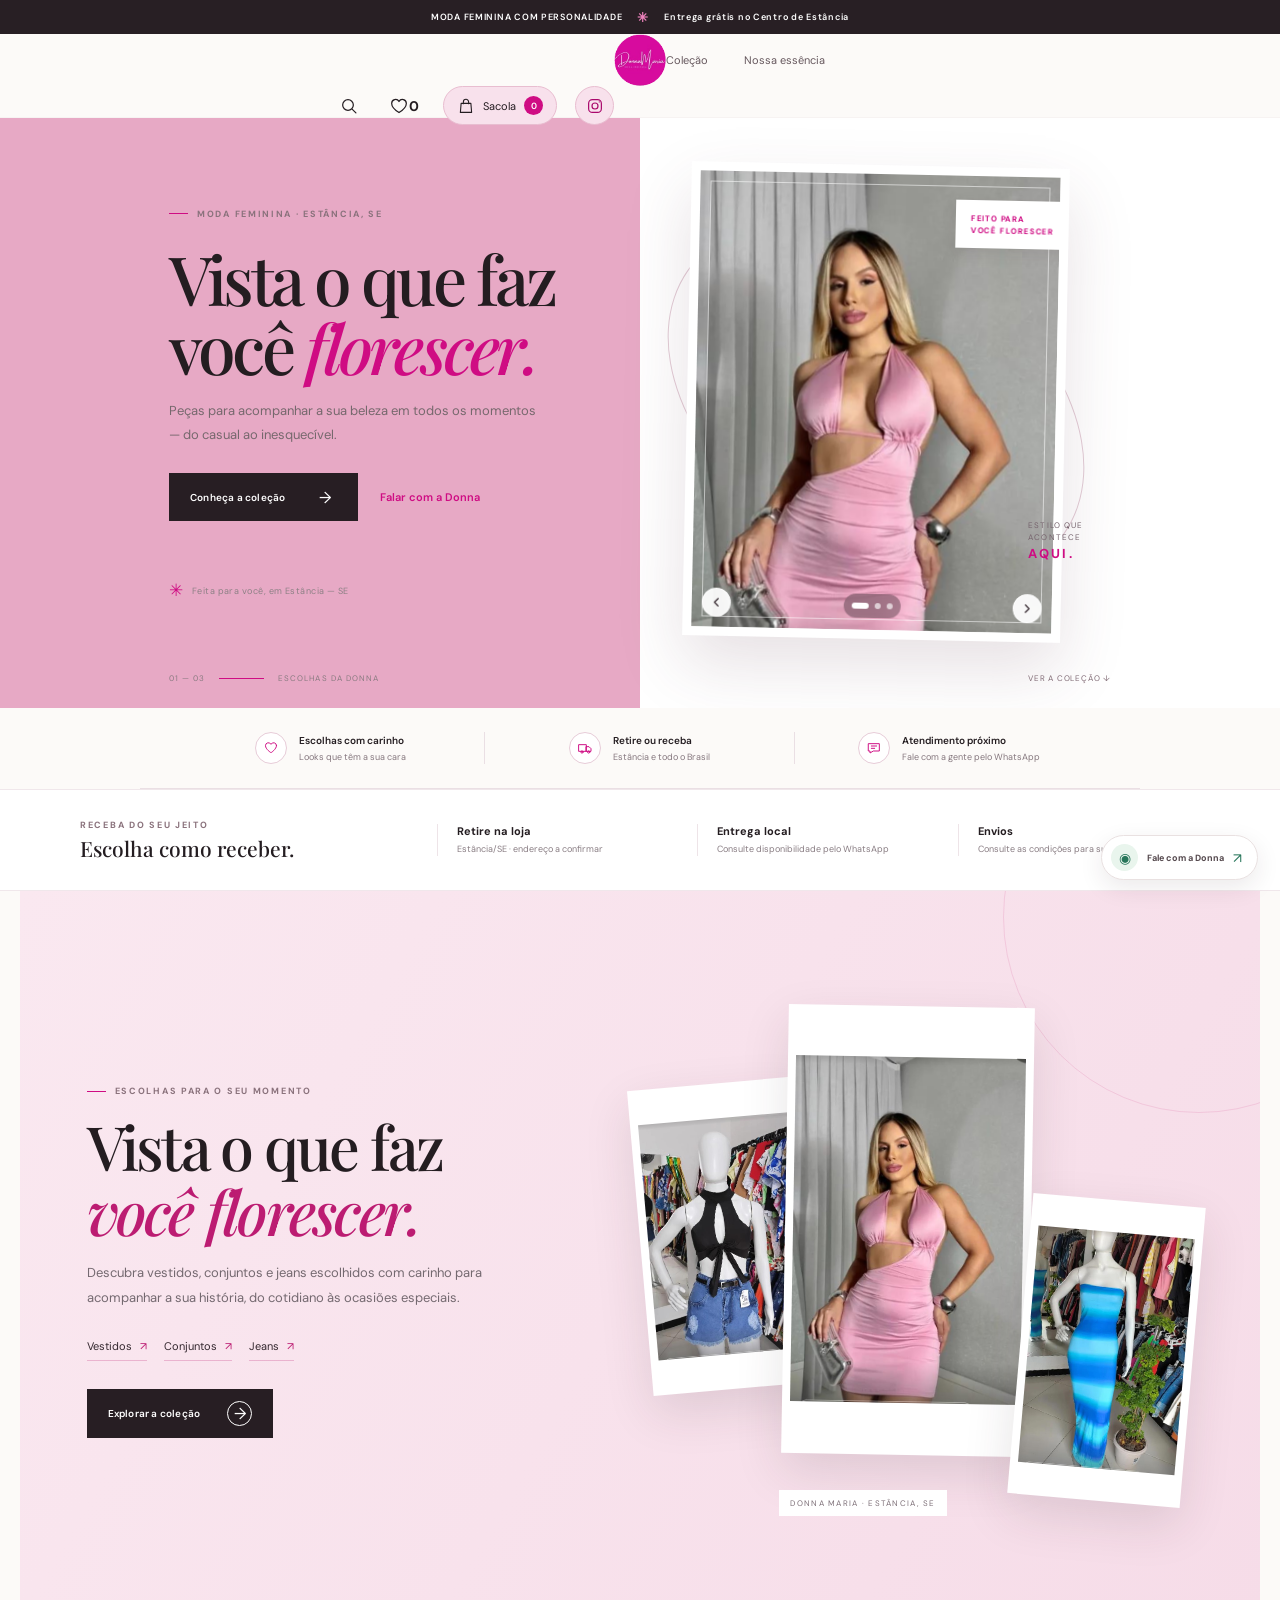
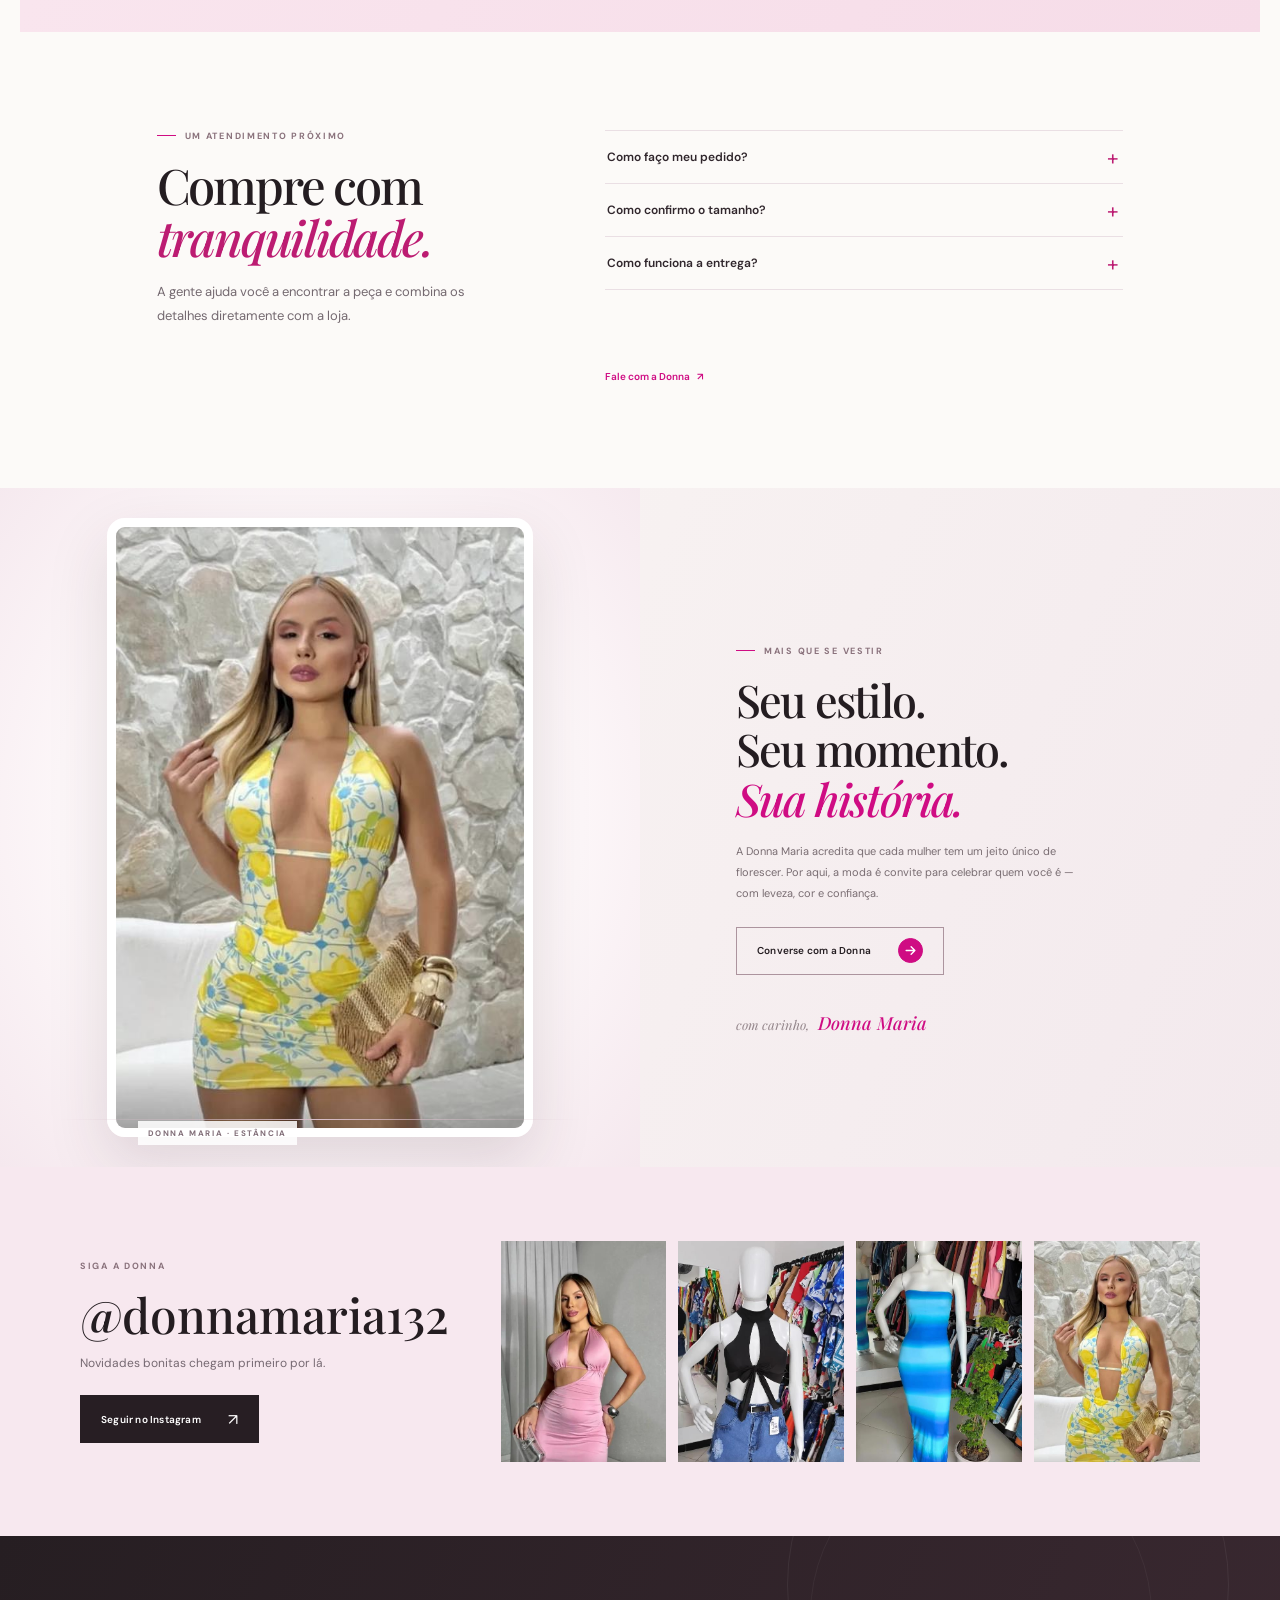
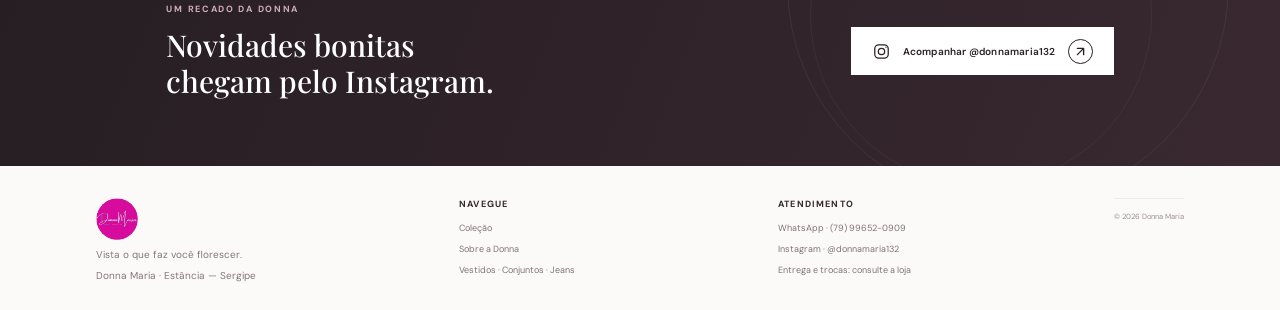
==== commit 32c61961: "Move catalog to collection and enrich home page" ====
--- a/index.html
+++ b/index.html
@@ -24,7 +24,7 @@
     <button class="menu-toggle icon-button" aria-label="Abrir menu" id="menuToggle" aria-expanded="false" aria-controls="mainNav"><span></span><span></span></button>
     <a class="brand" href="#inicio" aria-label="Donna Maria início"><img class="brand-logo" src="assets/logo-donna-maria.png" alt="Logo Donna Maria Moda Feminina"></a>
     <nav class="main-nav" id="mainNav"><a href="produtos.html">Coleção</a><a href="#sobre">Nossa essência</a></nav>
-    <div class="header-actions"><button class="icon-button search-open" aria-label="Buscar produtos" id="searchOpen"><svg viewBox="0 0 24 24"><circle cx="10.8" cy="10.8" r="6.4"></circle><path d="m16 16 4.3 4.3"></path></svg></button><button class="icon-button favorite-shortcut" id="favoritesShortcut" aria-label="Ver favoritos"><svg viewBox="0 0 24 24"><path d="M20.8 8.9c0 5.3-8.8 11-8.8 11s-8.8-5.7-8.8-11A4.7 4.7 0 0 1 12 6.6a4.7 4.7 0 0 1 8.8 2.3Z"></path></svg><b class="header-count" id="favoriteCount" aria-hidden="true">0</b></button><button class="bag-button" id="cartOpen" aria-label="Abrir sacola, 0 itens"><svg viewBox="0 0 24 24"><path d="M5.5 8.5h13l1 12h-15l1-12Z"></path><path d="M8.5 9V6.5a3.5 3.5 0 0 1 7 0V9"></path></svg><span>Sacola</span><b id="cartCount">0</b></button><a class="instagram-header-link" href="https://www.instagram.com/donnamaria132/" target="_blank" rel="noreferrer" aria-label="Instagram da Donna Maria"><svg class="instagram-icon" viewBox="0 0 24 24" aria-hidden="true"><rect x="3.5" y="3.5" width="17" height="17" rx="5"></rect><circle cx="12" cy="12" r="4"></circle><circle cx="17.7" cy="6.5" r=".8" class="icon-fill"></circle></svg></a></div>
+    <div class="header-actions"><a class="icon-button search-open" href="produtos.html?buscar=1#colecao" aria-label="Buscar produtos na coleção"><svg viewBox="0 0 24 24"><circle cx="10.8" cy="10.8" r="6.4"></circle><path d="m16 16 4.3 4.3"></path></svg></a><a class="icon-button favorite-shortcut" href="produtos.html?categoria=Favoritos#colecao" aria-label="Ver favoritos na coleção"><svg viewBox="0 0 24 24"><path d="M20.8 8.9c0 5.3-8.8 11-8.8 11s-8.8-5.7-8.8-11A4.7 4.7 0 0 1 12 6.6a4.7 4.7 0 0 1 8.8 2.3Z"></path></svg><b class="header-count" id="favoriteCount" aria-hidden="true">0</b></a><button class="bag-button" id="cartOpen" aria-label="Abrir sacola, 0 itens"><svg viewBox="0 0 24 24"><path d="M5.5 8.5h13l1 12h-15l1-12Z"></path><path d="M8.5 9V6.5a3.5 3.5 0 0 1 7 0V9"></path></svg><span>Sacola</span><b id="cartCount">0</b></button><a class="instagram-header-link" href="https://www.instagram.com/donnamaria132/" target="_blank" rel="noreferrer" aria-label="Instagram da Donna Maria"><svg class="instagram-icon" viewBox="0 0 24 24" aria-hidden="true"><rect x="3.5" y="3.5" width="17" height="17" rx="5"></rect><circle cx="12" cy="12" r="4"></circle><circle cx="17.7" cy="6.5" r=".8" class="icon-fill"></circle></svg></a></div>
   </header>
 
   <main>
@@ -37,17 +37,34 @@
     <section class="trust-row" aria-label="Benefícios"><div><span class="trust-icon"><svg viewBox="0 0 24 24"><path d="M20.3 8.5c0 5.2-8.3 10.6-8.3 10.6S3.7 13.7 3.7 8.5a4.4 4.4 0 0 1 8.3-2 4.4 4.4 0 0 1 8.3 2Z"/></svg></span><span><b>Escolhas com carinho</b><small>Looks que têm a sua cara</small></span></div><div><span class="trust-icon"><svg viewBox="0 0 24 24"><path d="M3 7h11v10H3zM14 10h4l3 3v4h-7z"/><circle cx="7.5" cy="18" r="1.7"/><circle cx="17.5" cy="18" r="1.7"/></svg></span><span><b>Retire ou receba</b><small>Estância e todo o Brasil</small></span></div><div><span class="trust-icon"><svg viewBox="0 0 24 24"><path d="M4 5.5h16v11H11l-5 3v-3H4z"/><path d="M8 9h8M8 12.5h5"/></svg></span><span><b>Atendimento próximo</b><small>Fale com a gente pelo WhatsApp</small></span></div></section>
 
     <section class="delivery-strip" aria-label="Opções para receber"><div><span class="eyebrow">RECEBA DO SEU JEITO</span><h2>Escolha como receber.</h2></div><div><b>Retire na loja</b><span>Estância/SE · endereço a confirmar</span></div><div><b>Entrega local</b><span>Consulte disponibilidade pelo WhatsApp</span></div><div><b>Envios</b><span>Consulte as condições para sua região</span></div></section>
-    <section class="discovery-section" id="newArrivals" hidden><div class="section-heading"><div><div class="eyebrow"><i></i> NOVIDADES</div><h2>Acabaram de <em>chegar.</em></h2></div><a class="text-link" href="produtos.html">Ver coleção ↗</a></div><div class="product-grid discovery-grid" id="newArrivalsGrid"></div></section>
-    <section class="discovery-section" id="featured" hidden><div class="section-heading"><div><div class="eyebrow"><i></i> ESCOLHAS DA DONNA</div><h2>Peças que estamos <em>amando.</em></h2></div><a class="text-link" href="produtos.html">Ver coleção ↗</a></div><div class="product-grid discovery-grid" id="featuredGrid"></div></section>
-    <section class="catalog section-wrap" id="colecao">
-      <div class="section-heading"><div><div class="eyebrow"><i></i> ESCOLHIDAS PARA VOCÊ</div><h2>Peças que contam<br><em>a sua história.</em></h2></div><p>Um toque de cor, um caimento que encanta<br>e aquele sentimento de ser você.</p></div>
-      <div class="catalog-toolbar"><div class="category-tabs" id="categoryTabs"><button class="category-tab active" data-category="Todos">Tudo <span>10</span></button><button class="category-tab" data-category="Vestidos">Vestidos</button><button class="category-tab" data-category="Conjuntos">Conjuntos</button><button class="category-tab" data-category="Jeans">Jeans</button><button class="category-tab" data-category="Favoritos">♡ Favoritos</button></div><div class="catalog-controls"><label class="search-box" id="searchBox"><svg viewBox="0 0 24 24"><circle cx="10.8" cy="10.8" r="6.4"></circle><path d="m16 16 4.3 4.3"></path></svg><input type="search" id="productSearch" placeholder="Buscar peça" aria-label="Buscar peça"/><button id="searchClose" aria-label="Fechar busca">×</button></label><label class="sort-select"><span>Ordenar:</span><select id="sortSelect"><option value="featured">Em destaque</option><option value="price-asc">Menor preço</option><option value="price-desc">Maior preço</option><option value="name">Nome A–Z</option></select></label></div></div>
-      <details class="advanced-filters"><summary>Refinar busca</summary><div><label><span>Tamanho</span><select id="filterSize"><option value="">Todos os tamanhos</option></select></label><label><span>Cor</span><select id="filterColor"><option value="">Todas as cores</option></select></label><label><span>Preço demonstrativo</span><select id="filterPrice"><option value="">Qualquer valor</option><option value="under150">Até R$ 149,99</option><option value="150to200">R$ 150–200</option><option value="over200">Acima de R$ 200</option></select></label><label class="new-filter"><input type="checkbox" id="filterNew"> Novidades</label><button type="button" class="text-link" data-clear-filters>Limpar filtros</button></div></details>
-      <div class="active-filters" id="activeFilters"></div>
-      <div class="product-grid" id="productGrid"></div>
-      <div class="catalog-note"><span>✳</span> Valores demonstrativos. Confirme preço, tamanho e disponibilidade pelo WhatsApp antes de fechar o pedido. <button type="button" class="catalog-guide-link" id="openSizeGuide">Guia de tamanhos</button></div>
+    <section class="collection-invitation" id="colecao" aria-labelledby="homeCollectionTitle">
+      <div class="collection-invitation-copy">
+        <div class="eyebrow"><i></i> ESCOLHAS PARA O SEU MOMENTO</div>
+        <h2 id="homeCollectionTitle">Vista o que faz<br><em>você florescer.</em></h2>
+        <p>Descubra vestidos, conjuntos e jeans escolhidos com carinho para acompanhar a sua história, do cotidiano às ocasiões especiais.</p>
+        <nav class="home-category-links" aria-label="Categorias da coleção">
+          <a href="produtos.html?categoria=Vestidos#colecao">Vestidos <span aria-hidden="true">↗</span></a>
+          <a href="produtos.html?categoria=Conjuntos#colecao">Conjuntos <span aria-hidden="true">↗</span></a>
+          <a href="produtos.html?categoria=Jeans#colecao">Jeans <span aria-hidden="true">↗</span></a>
+        </nav>
+        <a class="button button-dark" href="produtos.html#colecao">Explorar a coleção <span class="button-arrow" aria-hidden="true">→</span></a>
+      </div>
+      <div class="collection-mosaic" aria-label="Looks Donna Maria">
+        <figure class="mosaic-photo mosaic-main"><img loading="lazy" decoding="async" src="assets/vestido-rosa.jpg" alt="Look rosa Donna Maria" width="517" height="777"></figure>
+        <figure class="mosaic-photo mosaic-top"><img loading="lazy" decoding="async" src="assets/conjunto-jeans.jpg" alt="Conjunto jeans Donna Maria" width="517" height="777"></figure>
+        <figure class="mosaic-photo mosaic-bottom"><img loading="lazy" decoding="async" src="assets/vestido-azul.jpg" alt="Vestido azul Donna Maria" width="517" height="777"></figure>
+        <span class="mosaic-caption">DONNA MARIA · ESTÂNCIA, SE</span>
+      </div>
     </section>
-
+    <section class="home-help" aria-labelledby="homeHelpTitle">
+      <div class="home-help-heading"><div class="eyebrow"><i></i> UM ATENDIMENTO PRÓXIMO</div><h2 id="homeHelpTitle">Compre com <em>tranquilidade.</em></h2><p>A gente ajuda você a encontrar a peça e combina os detalhes diretamente com a loja.</p></div>
+      <div class="home-help-list">
+        <details><summary>Como faço meu pedido?</summary><p>Escolha as peças na coleção e envie a sacola pelo WhatsApp. A Donna confirma os valores e a disponibilidade antes de fechar o pedido.</p></details>
+        <details><summary>Como confirmo o tamanho?</summary><p>Abra a peça desejada e selecione o tamanho que procura. A grade e as medidas variam por modelo e são confirmadas pela loja.</p></details>
+        <details><summary>Como funciona a entrega?</summary><p>Consulte pelo WhatsApp as opções para Estância, as regiões atendidas e o frete para o seu endereço.</p></details>
+      </div>
+      <a class="text-link home-help-link" href="https://wa.me/5579996520909?text=Oi%2C%20Donna%20Maria!%20Pode%20me%20ajudar%20com%20uma%20d%C3%BAvida%3F" target="_blank" rel="noreferrer">Fale com a Donna <span aria-hidden="true">↗</span></a>
+    </section>
     <section class="brand-story" id="sobre"><div class="story-image"><img loading="lazy" decoding="async" width="517" height="777" src="assets/conjunto-amarelo.jpg" alt="Modelo com conjunto floral amarelo e azul diante de parede de pedra"/><span>DONNA MARIA · ESTÂNCIA</span></div><div class="story-copy"><div class="eyebrow"><i></i> MAIS QUE SE VESTIR</div><h2>Seu estilo.<br>Seu momento.<br><em>Sua história.</em></h2><p>A Donna Maria acredita que cada mulher tem um jeito único de florescer. Por aqui, a moda é convite para celebrar quem você é — com leveza, cor e confiança.</p><a class="button button-outline" href="https://wa.me/5579996520909?text=Oi%2C%20Donna%20Maria!%20Quero%20conhecer%20a%20cole%C3%A7%C3%A3o." target="_blank" rel="noreferrer">Converse com a Donna <span class="button-arrow" aria-hidden="true"><svg viewBox="0 0 24 24"><path d="M5 12h14M13 6l6 6-6 6"/></svg></span></a><div class="story-signature">com carinho, <b>Donna Maria</b></div></div></section>
 
     <section class="instagram-editorial"><div class="instagram-copy"><span class="eyebrow">SIGA A DONNA</span><h2>@donnamaria132</h2><p>Novidades bonitas chegam primeiro por lá.</p><a class="button button-dark" href="https://www.instagram.com/donnamaria132/" target="_blank" rel="noreferrer">Seguir no Instagram <span aria-hidden="true">↗</span></a></div><div class="instagram-grid" aria-label="Looks da Donna Maria"><a href="https://www.instagram.com/donnamaria132/" target="_blank" rel="noreferrer"><img loading="lazy" src="assets/vestido-rosa.jpg" alt="Look rosa Donna Maria" width="517" height="777"></a><a href="https://www.instagram.com/donnamaria132/" target="_blank" rel="noreferrer"><img loading="lazy" src="assets/conjunto-jeans.jpg" alt="Conjunto jeans Donna Maria" width="517" height="777"></a><a href="https://www.instagram.com/donnamaria132/" target="_blank" rel="noreferrer"><img loading="lazy" src="assets/vestido-azul.jpg" alt="Vestido azul Donna Maria" width="517" height="777"></a><a href="https://www.instagram.com/donnamaria132/" target="_blank" rel="noreferrer"><img loading="lazy" src="assets/conjunto-amarelo.jpg" alt="Conjunto floral amarelo e azul Donna Maria" width="517" height="777"></a></div></section>
--- a/boutique.css
+++ b/boutique.css
@@ -4,4 +4,46 @@
 @media(max-width:620px){html{scroll-padding-top:72px}.site-header.is-scrolled{backdrop-filter:blur(11px)}.hero{min-height:0}.hero h1{font-size:clamp(44px,12vw,58px)}.hero-image-frame{width: min(74vw,300px);height:min(104vw,400px)}.hero-ctas{gap:11px}.hero-ctas .button{min-height:44px}.product-grid,.discovery-grid{grid-template-columns:repeat(2,minmax(0,1fr));gap:23px 12px}.product-media{aspect-ratio:2/3}.product-media img{object-position:center 26%}.product-photo-secondary{display:none}.product-heart{width:34px;height:34px}.quick-add{transform:none;min-height:37px;padding:9px 7px;font-size:8px}.product-info{padding:9px 1px 0}.product-title{font-size:11px}.product-price{font-size:11px}.product-installments{font-size:8px}.advanced-filters{margin-top:8px}.advanced-filters>div{display:grid;grid-template-columns:1fr 1fr;gap:10px}.advanced-filters label:last-of-type{grid-column:1/-1}.advanced-filters select{min-width:0;width:100%;min-height:42px}.advanced-filters .text-link{justify-self:start}.delivery-strip{grid-template-columns:1fr 1fr;gap:17px;padding:23px 20px}.delivery-strip>div:first-child{grid-column:1/-1}.delivery-strip>div+div{padding-left:12px}.delivery-strip h2{font-size:20px}.delivery-strip b{font-size:10px}.delivery-strip span:not(.eyebrow){font-size:8px}.discovery-section{padding:42px 19px}.discovery-section .section-heading{display:flex;align-items:end;gap:12px}.discovery-section .section-heading h2{font-size:31px}.discovery-section .section-heading .text-link{font-size:9px;white-space:nowrap}.instagram-editorial{padding:43px 19px}.instagram-copy{display:block}.instagram-copy .button{margin-top:12px}.instagram-grid{grid-template-columns:repeat(2,minmax(0,1fr));gap:9px}.site-footer{grid-template-columns:1fr 1fr;gap:21px 12px;padding:24px 20px 80px}.footer-intro{grid-column:1/-1}.footer-group{font-size:9px}.footer-copyright{grid-column:1/-1}.product-modal{width:100vw;max-height:94dvh;left:0;top:auto;bottom:0;transform:translateY(105%);border-radius:17px 17px 0 0;grid-template-columns:1fr;overflow:auto}.product-modal.open{transform:translateY(0)}.product-modal-image{height:39dvh;min-height:235px;max-height:350px}.product-modal-copy{padding:19px 21px calc(22px + env(safe-area-inset-bottom));overflow:visible}.product-modal-copy h2{font-size:27px}.product-modal-copy>p{font-size:11px}.product-modal-copy .full-button{min-height:46px}.size-guide-modal{width:100vw;max-height:90dvh;left:0;top:auto;bottom:0;transform:translateY(105%);border-radius:17px 17px 0 0;padding:24px 20px calc(24px + env(safe-area-inset-bottom))}.size-guide-modal.open{transform:translateY(0)}.detail-gallery>button{width:32px;height:32px}.cart-drawer{width:min(100vw,430px);max-width:100%;padding:20px 18px calc(18px + env(safe-area-inset-bottom))}.cart-item{grid-template-columns:64px minmax(0,1fr) auto;gap:10px}.cart-item img{width:64px;height:84px}.cart-item-price{font-size:10px}.reveal-on-scroll{transform:translateY(8px)}}
 @media(max-width:360px){.hero{padding-left:19px;padding-right:19px}.hero h1{font-size:42px}.hero-ctas .button{padding:0 11px;font-size:8px}.hero-ctas .text-link{font-size:9px}.header-actions{gap:3px}.site-header{padding-left:12px;padding-right:12px}.product-grid,.discovery-grid{gap:19px 9px}.quick-add{font-size:7px}.product-title{font-size:10px}.product-installments{font-size:7px}.category-tabs{gap:13px}.delivery-strip{padding-inline:15px}.instagram-editorial{padding-inline:15px}}
 @media(prefers-reduced-motion:reduce){.reveal-on-scroll{opacity:1;transform:none;transition:none}.product-card{animation:none}.product-media img,.instagram-grid img{transition:none}.count-pop{animation:none}}
+
+/* Home collection invitation and helpful details */
+.icon-button{text-decoration:none;display:inline-flex;align-items:center;justify-content:center}
+.collection-invitation{position:relative;display:grid;grid-template-columns:minmax(0,.9fr) minmax(350px,1.1fr);gap:clamp(38px,7vw,96px);align-items:center;max-width:1240px;margin:0 auto;padding:clamp(70px,9vw,116px) 5.2%;background:linear-gradient(120deg,#fae8f0 0%,#f6dce8 100%);overflow:hidden}
+.collection-invitation:before{content:"";position:absolute;width:390px;height:390px;border:1px solid #c3197320;border-radius:50%;right:-135px;top:-170px;pointer-events:none}
+.collection-invitation-copy{position:relative;z-index:1;max-width:510px}
+.collection-invitation-copy h2,.home-help-heading h2{font:500 clamp(38px,5vw,61px)/1.06 var(--serif);letter-spacing:-.045em;margin:17px 0 18px;color:var(--ink)}
+.collection-invitation-copy h2 em,.home-help-heading h2 em{color:var(--rose-deep);font-weight:500}
+.collection-invitation-copy>p,.home-help-heading>p{max-width:430px;color:#746970;font-size:13px;line-height:1.85}
+.home-category-links{display:flex;flex-wrap:wrap;gap:8px 17px;margin:22px 0 28px}
+.home-category-links a{display:inline-flex;gap:8px;align-items:center;padding:7px 0;border-bottom:1px solid #bc1c7240;color:#33272e;font-size:11px;text-decoration:none;transition:color .2s,border-color .2s,transform .2s}
+.home-category-links a span{color:var(--rose-deep);transition:transform .2s}
+.home-category-links a:hover{color:var(--rose-deep);border-color:var(--rose-deep);transform:translateY(-2px)}
+.home-category-links a:hover span{transform:translate(2px,-2px)}
+.collection-invitation-copy>.button{min-height:49px}
+.collection-mosaic{position:relative;isolation:isolate;width:100%;max-width:590px;height:clamp(380px,43vw,510px);margin:auto}
+.mosaic-photo{position:absolute;overflow:hidden;margin:0;padding:8px;background:#fff;box-shadow:0 18px 48px #38242e20;transition:transform .7s cubic-bezier(.2,.8,.2,1),box-shadow .7s}
+.mosaic-photo img{display:block;width:100%;height:100%;object-fit:contain;object-position:center;background:#fff;transition:transform .8s cubic-bezier(.2,.8,.2,1)}
+.mosaic-main{z-index:2;left:27%;top:0;width:44%;height:88%;transform:rotate(1deg)}
+.mosaic-top{z-index:1;left:1%;top:15%;width:31%;height:60%;transform:rotate(-5deg)}
+.mosaic-bottom{z-index:3;right:0;bottom:3%;width:31%;height:59%;transform:rotate(5deg)}
+.collection-mosaic:hover .mosaic-main{transform:translateY(-7px) rotate(0)}
+.collection-mosaic:hover .mosaic-top{transform:translate(-3px,-4px) rotate(-7deg)}
+.collection-mosaic:hover .mosaic-bottom{transform:translate(3px,-5px) rotate(7deg)}
+.collection-mosaic:hover .mosaic-photo{box-shadow:0 25px 58px #38242e27}
+.mosaic-caption{position:absolute;z-index:4;left:26%;bottom:0;padding:8px 11px;background:#fff;color:#7e7078;font-size:8px;letter-spacing:.16em}
+.home-help{display:grid;grid-template-columns:minmax(220px,.8fr) minmax(300px,1.2fr);column-gap:clamp(35px,8vw,110px);row-gap:19px;align-items:start;max-width:1100px;margin:0 auto;padding:clamp(62px,8vw,98px) 5.2%}
+.home-help-heading h2{font-size:clamp(34px,4.2vw,49px)}
+.home-help-list{border-top:1px solid var(--line)}
+.home-help-list details{border-bottom:1px solid var(--line);padding:0 2px}
+.home-help-list summary{position:relative;list-style:none;cursor:pointer;padding:18px 30px 18px 0;color:#30262c;font-size:12px;font-weight:600}
+.home-help-list summary::-webkit-details-marker{display:none}
+.home-help-list summary:after{content:"+";position:absolute;right:2px;top:13px;color:var(--rose-deep);font:400 21px var(--sans);transition:transform .25s}
+.home-help-list details[open] summary:after{transform:rotate(45deg)}
+.home-help-list details p{margin:0;padding:0 20px 18px 0;color:#746970;font-size:11px;line-height:1.8;animation:answerReveal .28s ease both}
+.home-help-link{grid-column:2;justify-self:start;margin-top:2px}
+@keyframes answerReveal{from{opacity:0;transform:translateY(-5px)}to{opacity:1;transform:translateY(0)}}
+.product-media img,.products-page .product-media img{object-fit:contain!important;object-position:center center!important;background:#fff;transform:none!important;transition:opacity .4s ease!important}
+.product-card:hover .product-photo:first-child,.product-card:hover .product-photo-secondary{transform:none!important}
+@media(max-width:900px){.collection-invitation{grid-template-columns:minmax(0,.95fr) minmax(280px,1.05fr);gap:32px}.collection-mosaic{height:390px}.home-help{column-gap:38px}}
+@media(max-width:620px){.collection-invitation{grid-template-columns:1fr;gap:30px;padding:58px 20px 53px}.collection-invitation-copy h2{font-size:43px}.collection-invitation-copy>p{font-size:12px}.collection-mosaic{height:min(98vw,390px);min-height:300px;max-width:470px}.mosaic-main{left:26%;width:47%;height:88%}.mosaic-top{left:0;width:31%;height:58%;top:16%}.mosaic-bottom{right:0;width:31%;height:58%;bottom:2%}.mosaic-caption{left:24%;font-size:7px}.home-help{grid-template-columns:1fr;gap:22px;padding:57px 20px}.home-help-heading h2{font-size:39px}.home-help-link{grid-column:1}.home-help-list summary{font-size:11px}.product-media img,.products-page .product-media img{object-fit:contain!important;object-position:center center!important}}
+@media(prefers-reduced-motion:reduce){.home-category-links a,.home-category-links a span,.mosaic-photo,.mosaic-photo img,.home-help-list summary:after{transition:none!important}.collection-mosaic:hover .mosaic-main,.collection-mosaic:hover .mosaic-top,.collection-mosaic:hover .mosaic-bottom{transform:none}.home-help-list details p{animation:none}}
 
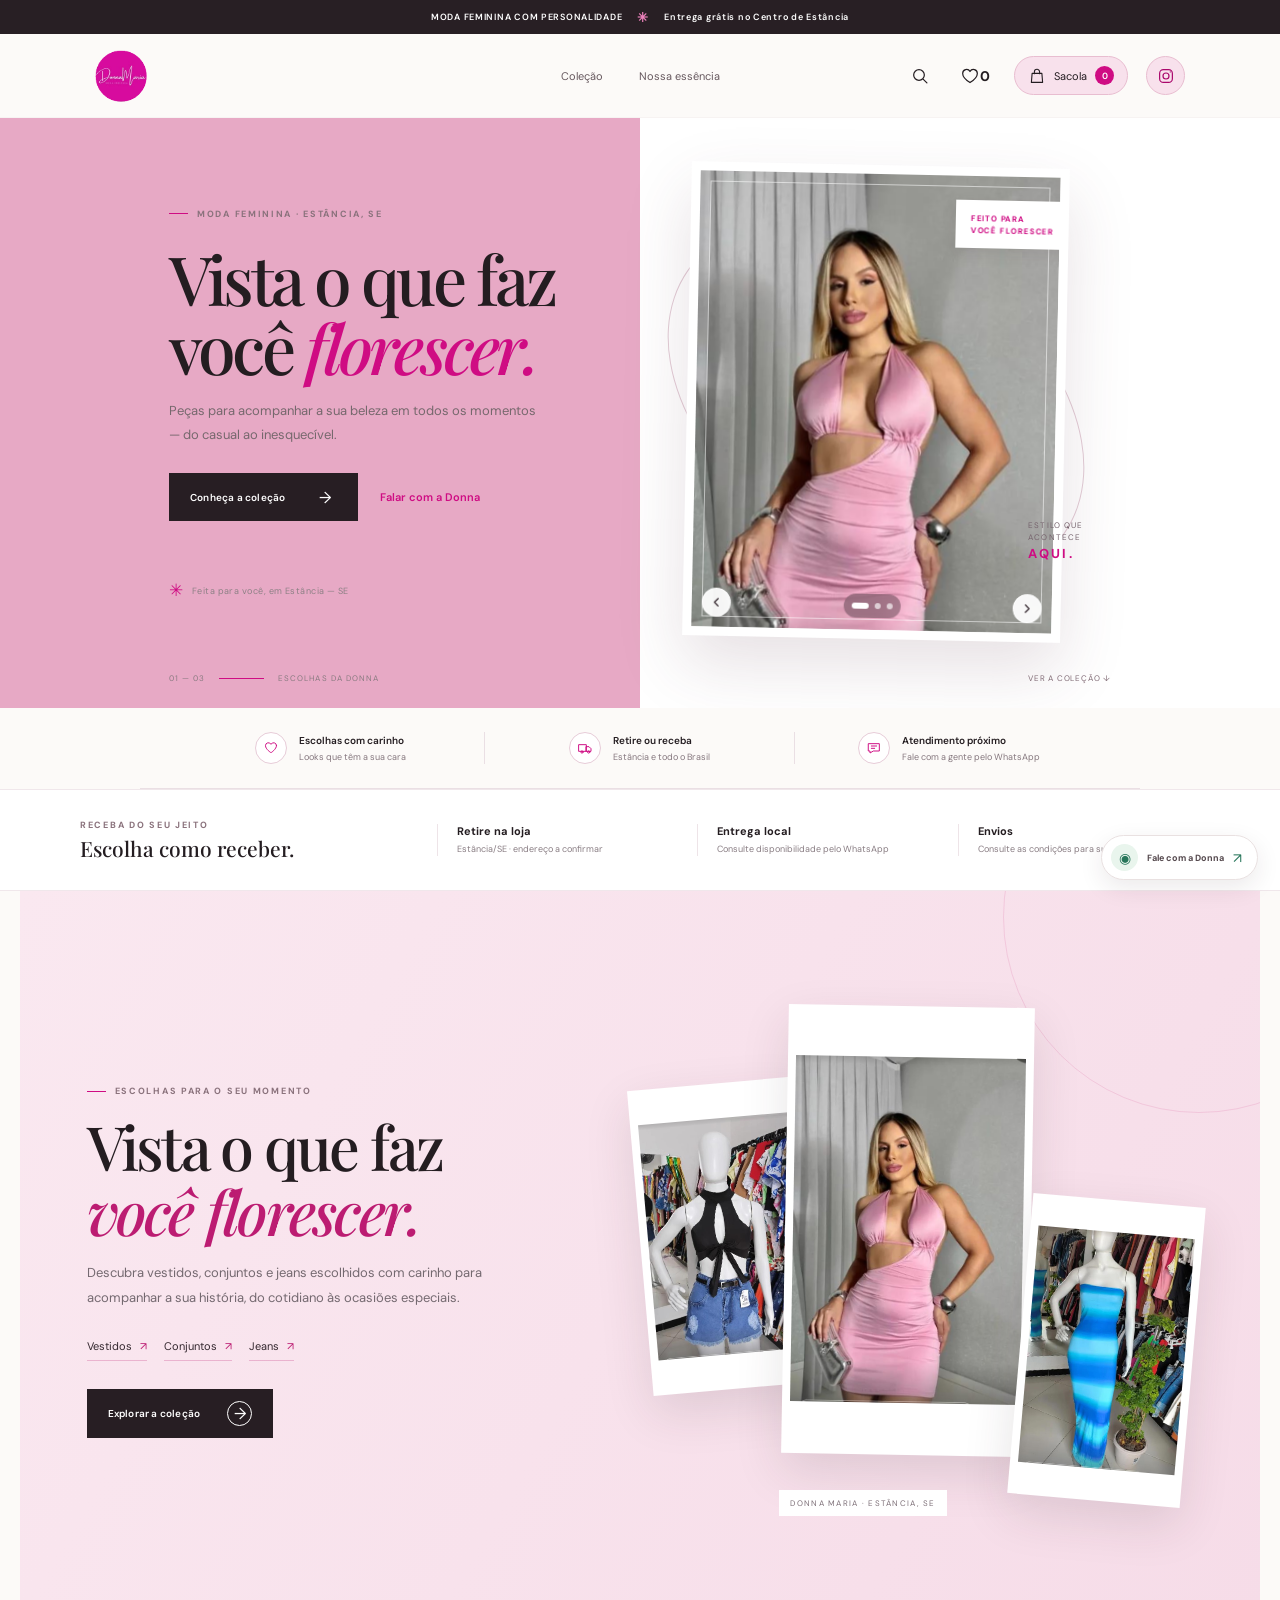
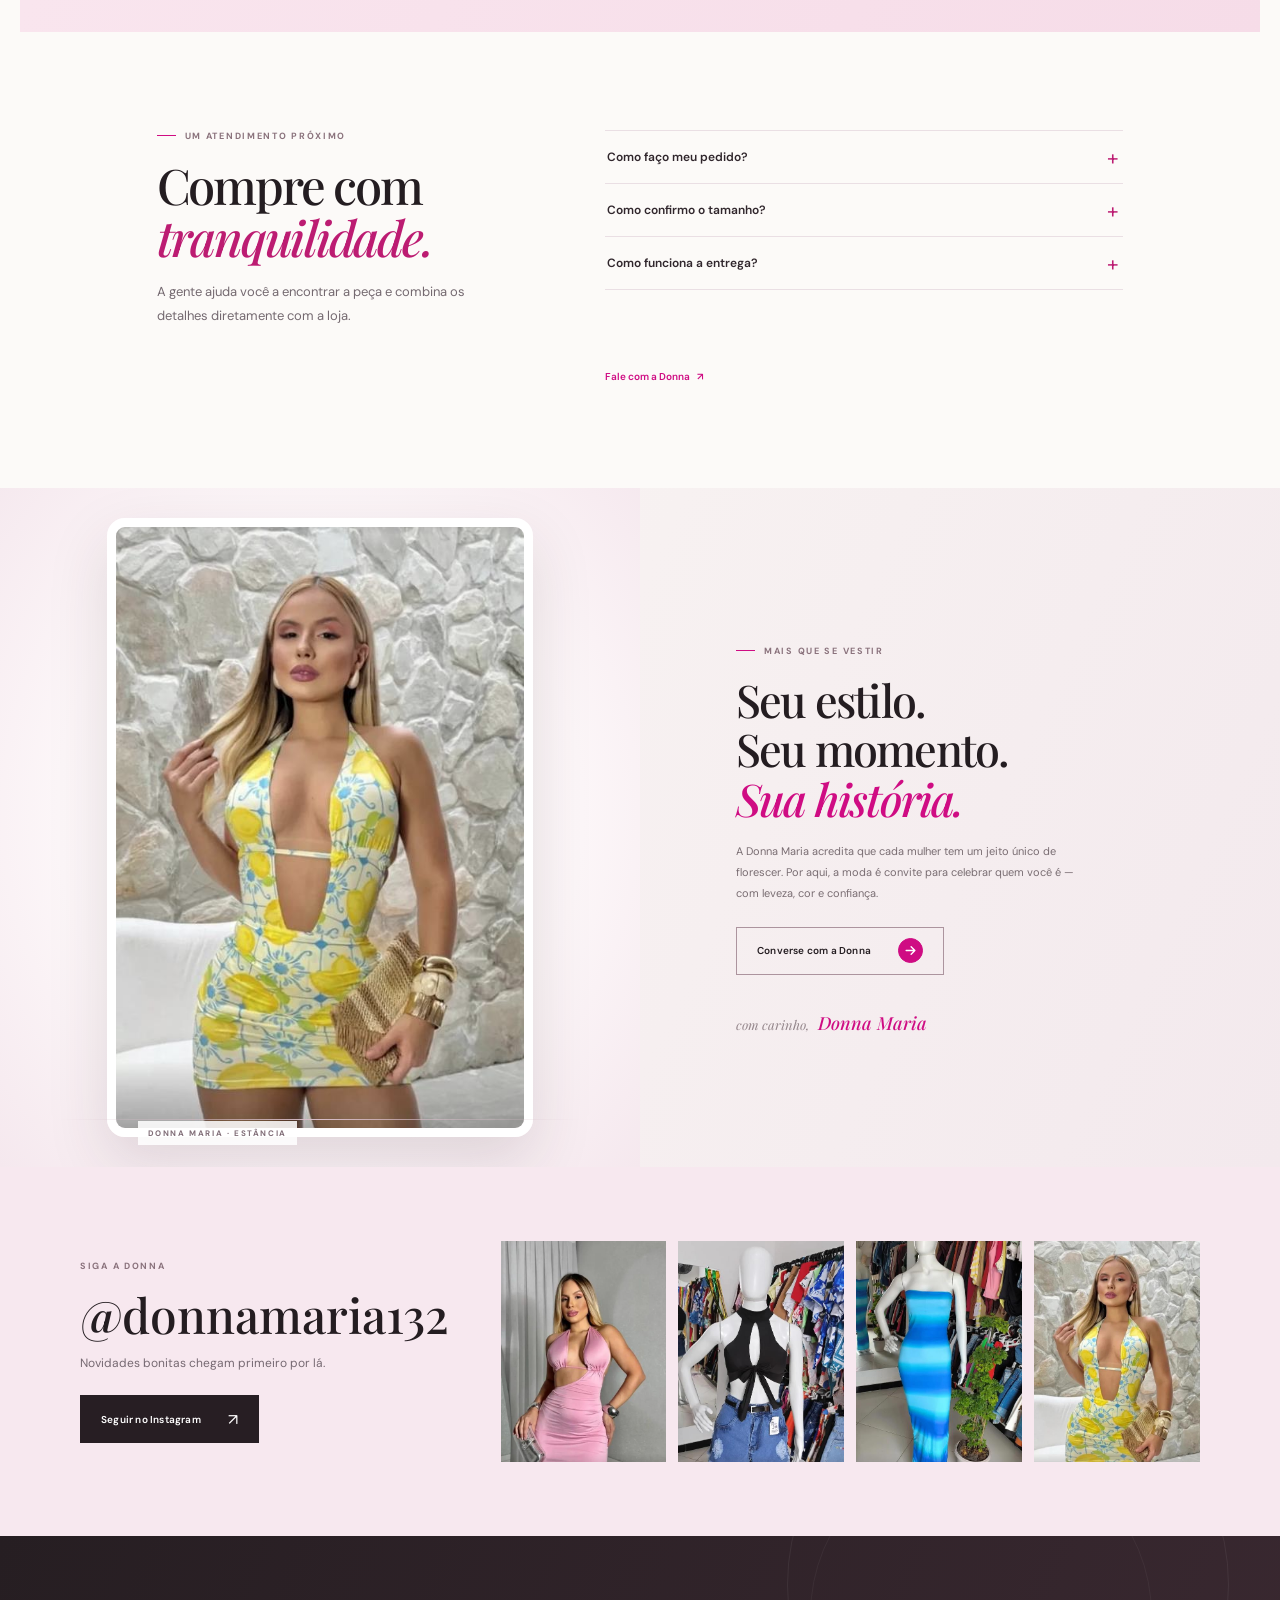
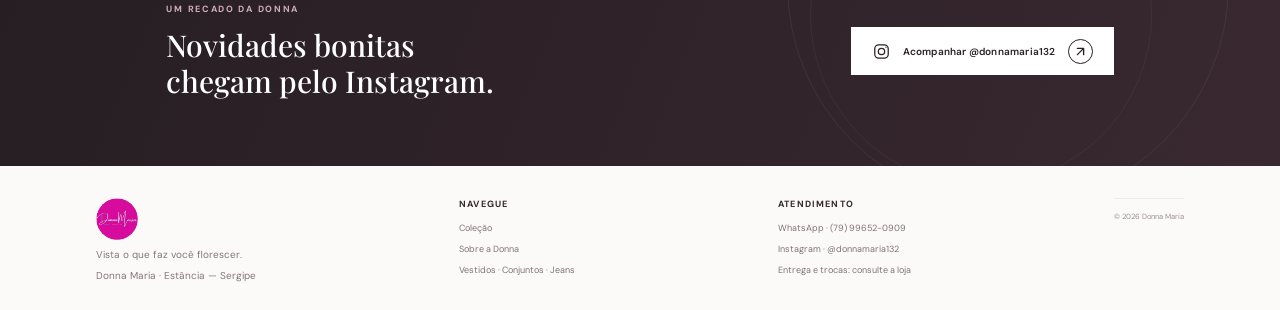
==== commit 2e1265f9: "Refresh page assets after visual updates" ====
--- a/index.html
+++ b/index.html
@@ -15,7 +15,7 @@
   <link rel="stylesheet" href="product.css" />
   <link rel="stylesheet" href="refinements.css" />
   <link rel="stylesheet" href="feedback.css" />
-  <link rel="stylesheet" href="boutique.css" />
+  <link rel="stylesheet" href="boutique.css?v=20260925" />
   <script type="application/ld+json">{"@context":"https://schema.org","@type":"ClothingStore","name":"Donna Maria","description":"Moda feminina em Estância, Sergipe.","url":"https://duduwwl.github.io/donna-maria-estancia/","telephone":"+55-79-99652-0909","address":{"@type":"PostalAddress","addressLocality":"Estância","addressRegion":"SE","addressCountry":"BR"},"sameAs":["https://www.instagram.com/donnamaria132/"]}</script>
 </head>
 <body>
@@ -87,9 +87,10 @@
   <div class="toast" id="toast" role="status"></div>
   <a class="whatsapp-float" href="https://wa.me/5579996520909?text=Oi%2C%20Donna%20Maria!" target="_blank" rel="noreferrer" aria-label="Fale com a Donna Maria no WhatsApp"><span>◉</span><b>Fale com a Donna</b><i>↗</i></a>
   <script src="catalog-data.js"></script>
-  <script src="app.js"></script>
-  <script src="site-ui.js" defer></script>
+  <script src="app.js?v=20260925"></script>
+  <script src="site-ui.js?v=20260925" defer></script>
   <script src="hero-carousel.js"></script>
 </body>
 </html>
 
+
--- a/boutique.css
+++ b/boutique.css
@@ -6,7 +6,7 @@
 @media(prefers-reduced-motion:reduce){.reveal-on-scroll{opacity:1;transform:none;transition:none}.product-card{animation:none}.product-media img,.instagram-grid img{transition:none}.count-pop{animation:none}}
 
 /* Home collection invitation and helpful details */
-.icon-button{text-decoration:none;display:inline-flex;align-items:center;justify-content:center}
+.icon-button:not(.menu-toggle){text-decoration:none;display:inline-flex;align-items:center;justify-content:center}
 .collection-invitation{position:relative;display:grid;grid-template-columns:minmax(0,.9fr) minmax(350px,1.1fr);gap:clamp(38px,7vw,96px);align-items:center;max-width:1240px;margin:0 auto;padding:clamp(70px,9vw,116px) 5.2%;background:linear-gradient(120deg,#fae8f0 0%,#f6dce8 100%);overflow:hidden}
 .collection-invitation:before{content:"";position:absolute;width:390px;height:390px;border:1px solid #c3197320;border-radius:50%;right:-135px;top:-170px;pointer-events:none}
 .collection-invitation-copy{position:relative;z-index:1;max-width:510px}
@@ -47,3 +47,6 @@
 @media(max-width:620px){.collection-invitation{grid-template-columns:1fr;gap:30px;padding:58px 20px 53px}.collection-invitation-copy h2{font-size:43px}.collection-invitation-copy>p{font-size:12px}.collection-mosaic{height:min(98vw,390px);min-height:300px;max-width:470px}.mosaic-main{left:26%;width:47%;height:88%}.mosaic-top{left:0;width:31%;height:58%;top:16%}.mosaic-bottom{right:0;width:31%;height:58%;bottom:2%}.mosaic-caption{left:24%;font-size:7px}.home-help{grid-template-columns:1fr;gap:22px;padding:57px 20px}.home-help-heading h2{font-size:39px}.home-help-link{grid-column:1}.home-help-list summary{font-size:11px}.product-media img,.products-page .product-media img{object-fit:contain!important;object-position:center center!important}}
 @media(prefers-reduced-motion:reduce){.home-category-links a,.home-category-links a span,.mosaic-photo,.mosaic-photo img,.home-help-list summary:after{transition:none!important}.collection-mosaic:hover .mosaic-main,.collection-mosaic:hover .mosaic-top,.collection-mosaic:hover .mosaic-bottom{transform:none}.home-help-list details p{animation:none}}
 
+.menu-toggle{display:none}
+@media(max-width:620px){.menu-toggle{display:flex}}
+
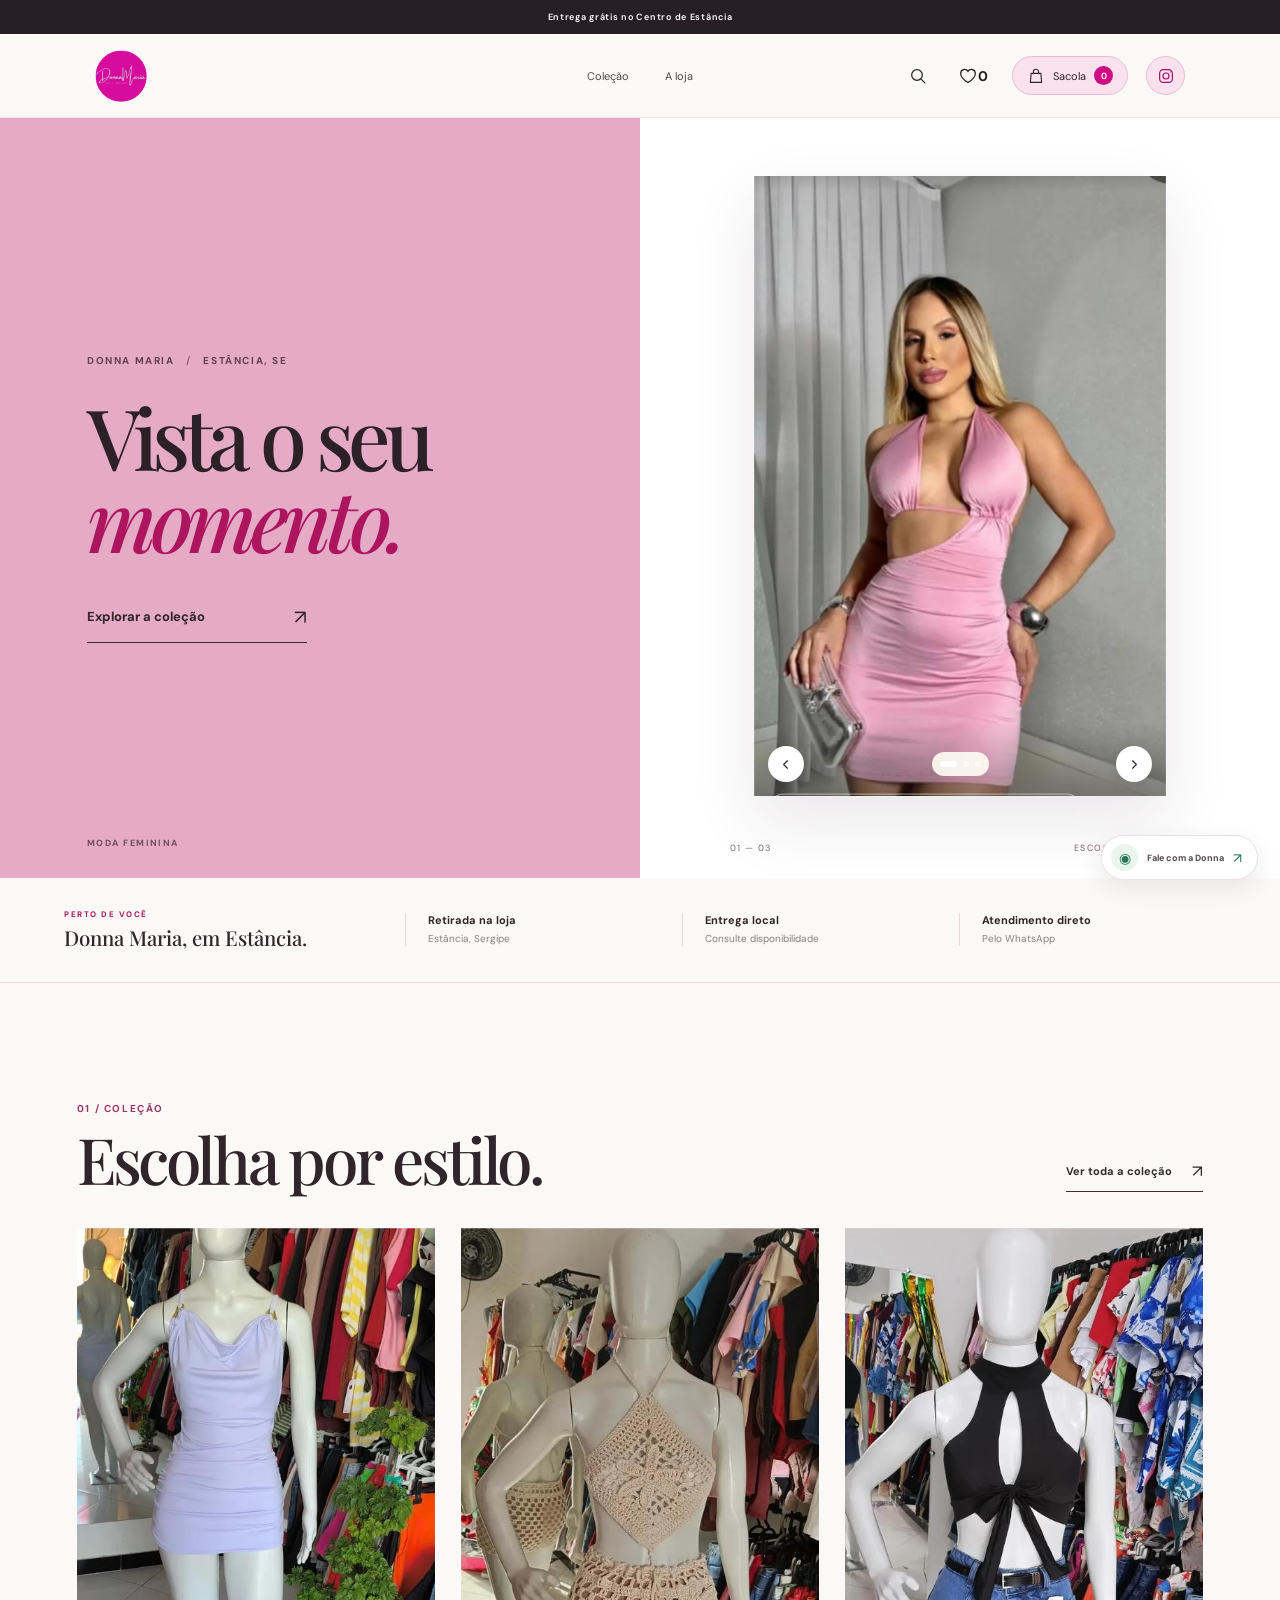
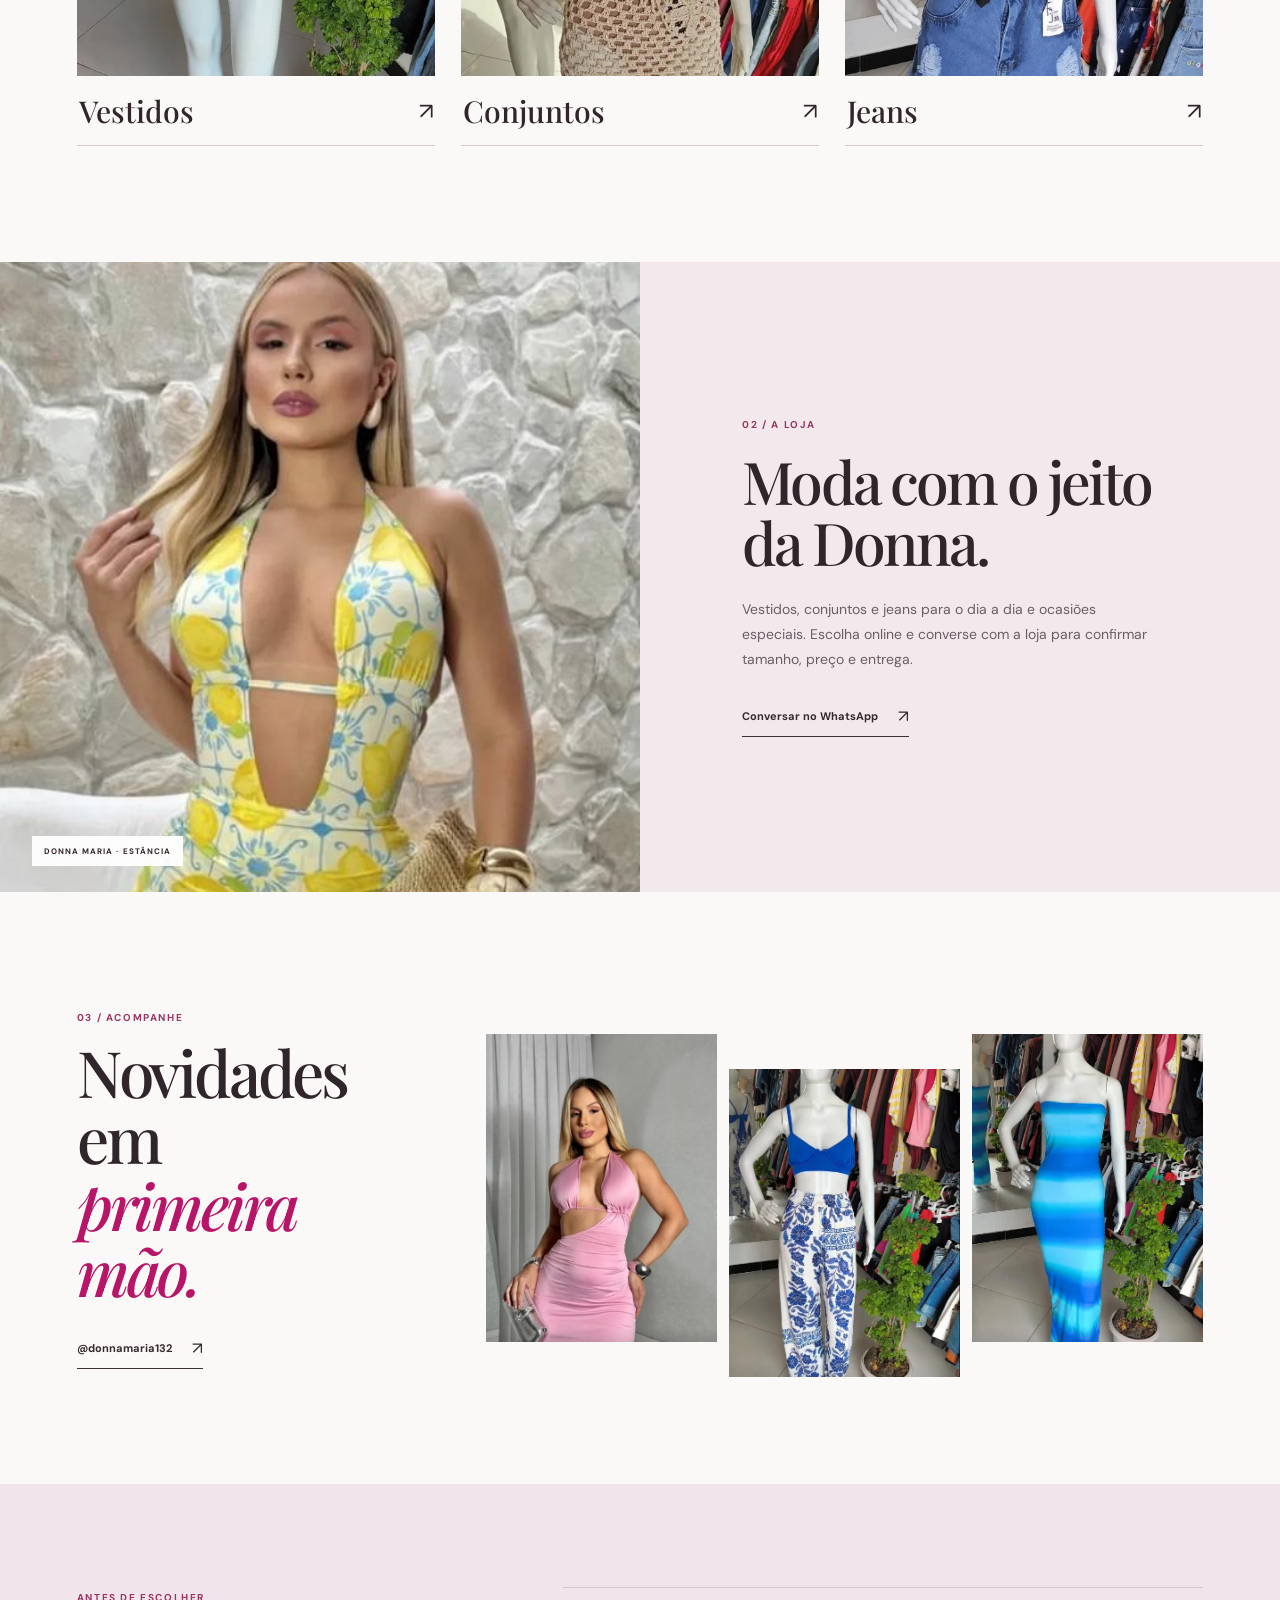
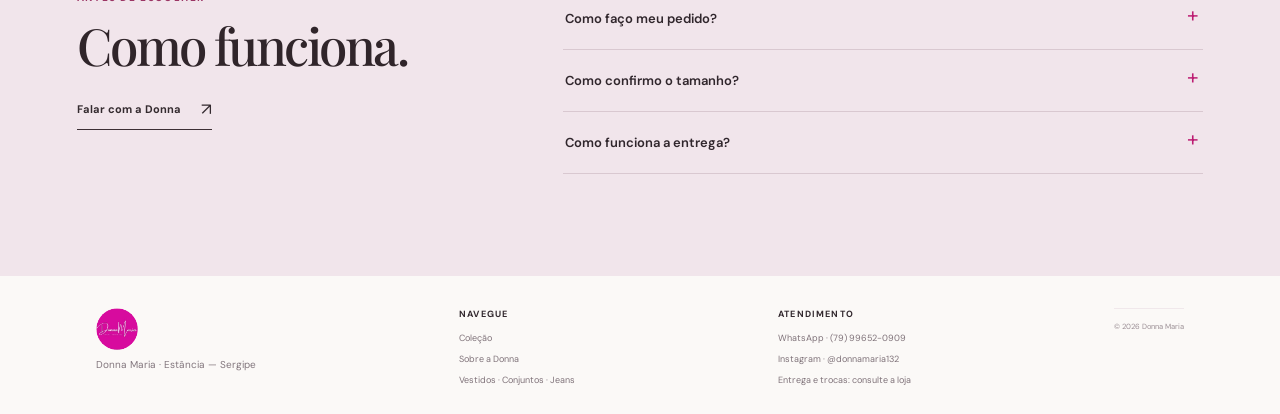
==== commit 8496881f: "Redesign Donna Maria landing with editorial layout and responsive motion" ====
--- a/index.html
+++ b/index.html
@@ -6,7 +6,7 @@
   <meta name="theme-color" content="#f4edf1" />
   <meta name="description" content="Donna Maria — moda feminina em Estância, Sergipe. Encontre seu próximo look e peça pelo WhatsApp." />
   <link rel="canonical" href="https://duduwwl.github.io/donna-maria-estancia/" />
-  <meta property="og:type" content="website"><meta property="og:locale" content="pt_BR"><meta property="og:title" content="Donna Maria — Moda feminina em Estância"><meta property="og:description" content="Vista o que faz você florescer. Conheça a coleção Donna Maria em Estância, Sergipe."><meta property="og:image" content="https://duduwwl.github.io/donna-maria-estancia/assets/vestido-rosa.jpg"><meta name="robots" content="index,follow">
+  <meta property="og:type" content="website"><meta property="og:locale" content="pt_BR"><meta property="og:title" content="Donna Maria — Moda feminina em Estância"><meta property="og:description" content="Conheça a coleção Donna Maria em Estância, Sergipe."><meta property="og:image" content="https://duduwwl.github.io/donna-maria-estancia/assets/vestido-rosa.jpg"><meta name="robots" content="index,follow">
   <title>Donna Maria — moda feminina em Estância</title>
   <link rel="preload" as="image" href="assets/vestido-rosa.jpg" fetchpriority="high"><link rel="preconnect" href="https://fonts.googleapis.com">
   <link rel="preconnect" href="https://fonts.gstatic.com" crossorigin>
@@ -15,61 +15,69 @@
   <link rel="stylesheet" href="product.css" />
   <link rel="stylesheet" href="refinements.css" />
   <link rel="stylesheet" href="feedback.css" />
-  <link rel="stylesheet" href="boutique.css?v=20260925" />
+  <link rel="stylesheet" href="boutique.css?v=20260925-2" />
+  <link rel="stylesheet" href="landing.css?v=20260927-a" />
   <script type="application/ld+json">{"@context":"https://schema.org","@type":"ClothingStore","name":"Donna Maria","description":"Moda feminina em Estância, Sergipe.","url":"https://duduwwl.github.io/donna-maria-estancia/","telephone":"+55-79-99652-0909","address":{"@type":"PostalAddress","addressLocality":"Estância","addressRegion":"SE","addressCountry":"BR"},"sameAs":["https://www.instagram.com/donnamaria132/"]}</script>
 </head>
-<body>
-  <div class="announcement"><span>MODA FEMININA COM PERSONALIDADE</span><span class="announcement-dot">✳</span><span>Entrega grátis no Centro de Estância</span></div>
+<body class="home-page">
+  <div class="announcement"><span>Entrega grátis no Centro de Estância</span></div>
   <header class="site-header">
     <button class="menu-toggle icon-button" aria-label="Abrir menu" id="menuToggle" aria-expanded="false" aria-controls="mainNav"><span></span><span></span></button>
     <a class="brand" href="#inicio" aria-label="Donna Maria início"><img class="brand-logo" src="assets/logo-donna-maria.png" alt="Logo Donna Maria Moda Feminina"></a>
-    <nav class="main-nav" id="mainNav"><a href="produtos.html">Coleção</a><a href="#sobre">Nossa essência</a></nav>
+    <nav class="main-nav" id="mainNav"><a href="produtos.html">Coleção</a><a href="#sobre">A loja</a></nav>
     <div class="header-actions"><a class="icon-button search-open" href="produtos.html?buscar=1#colecao" aria-label="Buscar produtos na coleção"><svg viewBox="0 0 24 24"><circle cx="10.8" cy="10.8" r="6.4"></circle><path d="m16 16 4.3 4.3"></path></svg></a><a class="icon-button favorite-shortcut" href="produtos.html?categoria=Favoritos#colecao" aria-label="Ver favoritos na coleção"><svg viewBox="0 0 24 24"><path d="M20.8 8.9c0 5.3-8.8 11-8.8 11s-8.8-5.7-8.8-11A4.7 4.7 0 0 1 12 6.6a4.7 4.7 0 0 1 8.8 2.3Z"></path></svg><b class="header-count" id="favoriteCount" aria-hidden="true">0</b></a><button class="bag-button" id="cartOpen" aria-label="Abrir sacola, 0 itens"><svg viewBox="0 0 24 24"><path d="M5.5 8.5h13l1 12h-15l1-12Z"></path><path d="M8.5 9V6.5a3.5 3.5 0 0 1 7 0V9"></path></svg><span>Sacola</span><b id="cartCount">0</b></button><a class="instagram-header-link" href="https://www.instagram.com/donnamaria132/" target="_blank" rel="noreferrer" aria-label="Instagram da Donna Maria"><svg class="instagram-icon" viewBox="0 0 24 24" aria-hidden="true"><rect x="3.5" y="3.5" width="17" height="17" rx="5"></rect><circle cx="12" cy="12" r="4"></circle><circle cx="17.7" cy="6.5" r=".8" class="icon-fill"></circle></svg></a></div>
   </header>
 
   <main>
-    <section class="hero" id="inicio">
-      <div class="hero-copy"><div class="eyebrow"><i></i> MODA FEMININA · ESTÂNCIA, SE</div><h1>Vista o que faz<br>você <em>florescer.</em></h1><p>Peças para acompanhar a sua beleza em todos os momentos — do casual ao inesquecível.</p><div class="hero-ctas"><a class="button button-dark" href="produtos.html">Conheça a coleção <span class="button-arrow" aria-hidden="true">→</span></a><a class="text-link" href="https://wa.me/5579996520909?text=Oi%2C%20Donna%20Maria!%20Quero%20conhecer%20a%20cole%C3%A7%C3%A3o." target="_blank" rel="noreferrer">Falar com a Donna</a></div><div class="hero-footnote"><span class="tiny-flower">✳</span> Feita para você, em Estância — SE</div></div>
-      <div class="hero-visual"><div class="hero-image-frame"><img class="hero-slide is-active" src="assets/vestido-rosa.jpg" alt="Modelo com vestido rosa Donna Maria" width="517" height="777" fetchpriority="high"/><img class="hero-slide" src="assets/conjunto-jeans.jpg" alt="Conjunto jeans Donna Maria" width="517" height="777" loading="lazy"/><img class="hero-slide" src="assets/vestido-azul.jpg" alt="Vestido azul Donna Maria" width="517" height="777" loading="lazy"/><span class="image-stamp">FEITO PARA<br>VOCÊ FLORESCER</span><div class="carousel-controls"><button class="carousel-arrow" data-carousel="prev" aria-label="Foto anterior"><svg viewBox="0 0 24 24"><path d="m15 18-6-6 6-6"/></svg></button><div class="carousel-dots"><button class="carousel-dot active" data-slide="0" aria-label="Foto 1"></button><button class="carousel-dot" data-slide="1" aria-label="Foto 2"></button><button class="carousel-dot" data-slide="2" aria-label="Foto 3"></button></div><button class="carousel-arrow" data-carousel="next" aria-label="Próxima foto"><svg viewBox="0 0 24 24"><path d="m9 18 6-6-6-6"/></svg></button></div></div><div class="hero-orbit orbit-one"></div><div class="hero-orbit orbit-two"></div><div class="hero-side-note">ESTILO QUE<br>ACONTECE<br><b>AQUI.</b></div><div class="hero-sparkle">✳</div></div>
-      <div class="hero-bottom"><span id="slideCounter">01 — 03</span><span class="hero-line"></span><span>ESCOLHAS DA DONNA</span><a class="hero-bottom-right" href="produtos.html">VER A COLEÇÃO ↓</a></div>
+    <section class="hero" id="inicio" aria-labelledby="heroTitle">
+      <div class="hero-copy">
+        <span class="hero-kicker">DONNA MARIA <span aria-hidden="true">/</span> ESTÂNCIA, SE</span>
+        <h1 id="heroTitle">Vista o seu<br><em>momento.</em></h1>
+        <a class="hero-shop-link" href="produtos.html#colecao">Explorar a coleção <span aria-hidden="true">↗</span></a>
+        <span class="hero-edition">MODA FEMININA</span>
+      </div>
+      <div class="hero-visual">
+        <div class="hero-image-frame">
+          <img class="hero-slide is-active" src="assets/vestido-rosa.jpg" alt="Vestido rosa Donna Maria" width="517" height="777" fetchpriority="high">
+          <img class="hero-slide" src="assets/conjunto-jeans.jpg" alt="Conjunto jeans Donna Maria" width="517" height="777" loading="lazy">
+          <img class="hero-slide" src="assets/vestido-azul.jpg" alt="Vestido azul Donna Maria" width="517" height="777" loading="lazy">
+          <div class="carousel-controls" aria-label="Fotos da coleção">
+            <button class="carousel-arrow" data-carousel="prev" aria-label="Foto anterior"><svg viewBox="0 0 24 24"><path d="m15 18-6-6 6-6"></path></svg></button>
+            <div class="carousel-dots"><button class="carousel-dot active" data-slide="0" aria-label="Foto 1"></button><button class="carousel-dot" data-slide="1" aria-label="Foto 2"></button><button class="carousel-dot" data-slide="2" aria-label="Foto 3"></button></div>
+            <button class="carousel-arrow" data-carousel="next" aria-label="Próxima foto"><svg viewBox="0 0 24 24"><path d="m9 18 6-6-6-6"></path></svg></button>
+          </div>
+        </div>
+        <div class="hero-image-meta"><span id="slideCounter">01 — 03</span><span>ESCOLHAS DA DONNA</span></div>
+      </div>
     </section>
 
-    <section class="trust-row" aria-label="Benefícios"><div><span class="trust-icon"><svg viewBox="0 0 24 24"><path d="M20.3 8.5c0 5.2-8.3 10.6-8.3 10.6S3.7 13.7 3.7 8.5a4.4 4.4 0 0 1 8.3-2 4.4 4.4 0 0 1 8.3 2Z"/></svg></span><span><b>Escolhas com carinho</b><small>Looks que têm a sua cara</small></span></div><div><span class="trust-icon"><svg viewBox="0 0 24 24"><path d="M3 7h11v10H3zM14 10h4l3 3v4h-7z"/><circle cx="7.5" cy="18" r="1.7"/><circle cx="17.5" cy="18" r="1.7"/></svg></span><span><b>Retire ou receba</b><small>Estância e todo o Brasil</small></span></div><div><span class="trust-icon"><svg viewBox="0 0 24 24"><path d="M4 5.5h16v11H11l-5 3v-3H4z"/><path d="M8 9h8M8 12.5h5"/></svg></span><span><b>Atendimento próximo</b><small>Fale com a gente pelo WhatsApp</small></span></div></section>
+    <section class="delivery-strip" aria-label="Informações da loja">
+      <div><span class="eyebrow">PERTO DE VOCÊ</span><h2>Donna Maria, em Estância.</h2></div>
+      <div><b>Retirada na loja</b><span>Estância, Sergipe</span></div>
+      <div><b>Entrega local</b><span>Consulte disponibilidade</span></div>
+      <div><b>Atendimento direto</b><span>Pelo WhatsApp</span></div>
+    </section>
 
-    <section class="delivery-strip" aria-label="Opções para receber"><div><span class="eyebrow">RECEBA DO SEU JEITO</span><h2>Escolha como receber.</h2></div><div><b>Retire na loja</b><span>Estância/SE · endereço a confirmar</span></div><div><b>Entrega local</b><span>Consulte disponibilidade pelo WhatsApp</span></div><div><b>Envios</b><span>Consulte as condições para sua região</span></div></section>
     <section class="collection-invitation" id="colecao" aria-labelledby="homeCollectionTitle">
-      <div class="collection-invitation-copy">
-        <div class="eyebrow"><i></i> ESCOLHAS PARA O SEU MOMENTO</div>
-        <h2 id="homeCollectionTitle">Vista o que faz<br><em>você florescer.</em></h2>
-        <p>Descubra vestidos, conjuntos e jeans escolhidos com carinho para acompanhar a sua história, do cotidiano às ocasiões especiais.</p>
-        <nav class="home-category-links" aria-label="Categorias da coleção">
-          <a href="produtos.html?categoria=Vestidos#colecao">Vestidos <span aria-hidden="true">↗</span></a>
-          <a href="produtos.html?categoria=Conjuntos#colecao">Conjuntos <span aria-hidden="true">↗</span></a>
-          <a href="produtos.html?categoria=Jeans#colecao">Jeans <span aria-hidden="true">↗</span></a>
-        </nav>
-        <a class="button button-dark" href="produtos.html#colecao">Explorar a coleção <span class="button-arrow" aria-hidden="true">→</span></a>
-      </div>
-      <div class="collection-mosaic" aria-label="Looks Donna Maria">
-        <figure class="mosaic-photo mosaic-main"><img loading="lazy" decoding="async" src="assets/vestido-rosa.jpg" alt="Look rosa Donna Maria" width="517" height="777"></figure>
-        <figure class="mosaic-photo mosaic-top"><img loading="lazy" decoding="async" src="assets/conjunto-jeans.jpg" alt="Conjunto jeans Donna Maria" width="517" height="777"></figure>
-        <figure class="mosaic-photo mosaic-bottom"><img loading="lazy" decoding="async" src="assets/vestido-azul.jpg" alt="Vestido azul Donna Maria" width="517" height="777"></figure>
-        <span class="mosaic-caption">DONNA MARIA · ESTÂNCIA, SE</span>
+      <div class="collection-heading"><div><span class="section-index">01 / COLEÇÃO</span><h2 id="homeCollectionTitle">Escolha por estilo.</h2></div><a href="produtos.html#colecao" class="section-link">Ver toda a coleção <span aria-hidden="true">↗</span></a></div>
+      <div class="category-gallery">
+        <a class="category-card" href="produtos.html?categoria=Vestidos#colecao"><span class="category-image"><img src="assets/vestido-lilas.jpg" width="517" height="777" loading="lazy" decoding="async" alt="Vestido lilás da coleção Donna Maria"></span><span class="category-meta"><strong>Vestidos</strong><span aria-hidden="true">↗</span></span></a>
+        <a class="category-card" href="produtos.html?categoria=Conjuntos#colecao"><span class="category-image"><img src="assets/conjunto-croche.jpg" width="517" height="777" loading="lazy" decoding="async" alt="Conjunto de crochê da coleção Donna Maria"></span><span class="category-meta"><strong>Conjuntos</strong><span aria-hidden="true">↗</span></span></a>
+        <a class="category-card" href="produtos.html?categoria=Jeans#colecao"><span class="category-image"><img src="assets/conjunto-jeans.jpg" width="517" height="777" loading="lazy" decoding="async" alt="Look jeans da coleção Donna Maria"></span><span class="category-meta"><strong>Jeans</strong><span aria-hidden="true">↗</span></span></a>
       </div>
     </section>
-    <section class="home-help" aria-labelledby="homeHelpTitle">
-      <div class="home-help-heading"><div class="eyebrow"><i></i> UM ATENDIMENTO PRÓXIMO</div><h2 id="homeHelpTitle">Compre com <em>tranquilidade.</em></h2><p>A gente ajuda você a encontrar a peça e combina os detalhes diretamente com a loja.</p></div>
-      <div class="home-help-list">
-        <details><summary>Como faço meu pedido?</summary><p>Escolha as peças na coleção e envie a sacola pelo WhatsApp. A Donna confirma os valores e a disponibilidade antes de fechar o pedido.</p></details>
-        <details><summary>Como confirmo o tamanho?</summary><p>Abra a peça desejada e selecione o tamanho que procura. A grade e as medidas variam por modelo e são confirmadas pela loja.</p></details>
-        <details><summary>Como funciona a entrega?</summary><p>Consulte pelo WhatsApp as opções para Estância, as regiões atendidas e o frete para o seu endereço.</p></details>
-      </div>
-      <a class="text-link home-help-link" href="https://wa.me/5579996520909?text=Oi%2C%20Donna%20Maria!%20Pode%20me%20ajudar%20com%20uma%20d%C3%BAvida%3F" target="_blank" rel="noreferrer">Fale com a Donna <span aria-hidden="true">↗</span></a>
+
+    <section class="brand-story" id="sobre" aria-labelledby="storyTitle">
+      <div class="story-image"><img loading="lazy" decoding="async" width="517" height="777" src="assets/conjunto-amarelo.jpg" alt="Look floral amarelo Donna Maria"><span>DONNA MARIA · ESTÂNCIA</span></div>
+      <div class="story-copy"><span class="section-index">02 / A LOJA</span><h2 id="storyTitle">Moda com o jeito<br>da Donna.</h2><p>Vestidos, conjuntos e jeans para o dia a dia e ocasiões especiais. Escolha online e converse com a loja para confirmar tamanho, preço e entrega.</p><a class="section-link" href="https://wa.me/5579996520909?text=Oi%2C%20Donna%20Maria!%20Quero%20conhecer%20a%20cole%C3%A7%C3%A3o." target="_blank" rel="noreferrer">Conversar no WhatsApp <span aria-hidden="true">↗</span></a></div>
     </section>
-    <section class="brand-story" id="sobre"><div class="story-image"><img loading="lazy" decoding="async" width="517" height="777" src="assets/conjunto-amarelo.jpg" alt="Modelo com conjunto floral amarelo e azul diante de parede de pedra"/><span>DONNA MARIA · ESTÂNCIA</span></div><div class="story-copy"><div class="eyebrow"><i></i> MAIS QUE SE VESTIR</div><h2>Seu estilo.<br>Seu momento.<br><em>Sua história.</em></h2><p>A Donna Maria acredita que cada mulher tem um jeito único de florescer. Por aqui, a moda é convite para celebrar quem você é — com leveza, cor e confiança.</p><a class="button button-outline" href="https://wa.me/5579996520909?text=Oi%2C%20Donna%20Maria!%20Quero%20conhecer%20a%20cole%C3%A7%C3%A3o." target="_blank" rel="noreferrer">Converse com a Donna <span class="button-arrow" aria-hidden="true"><svg viewBox="0 0 24 24"><path d="M5 12h14M13 6l6 6-6 6"/></svg></span></a><div class="story-signature">com carinho, <b>Donna Maria</b></div></div></section>
 
-    <section class="instagram-editorial"><div class="instagram-copy"><span class="eyebrow">SIGA A DONNA</span><h2>@donnamaria132</h2><p>Novidades bonitas chegam primeiro por lá.</p><a class="button button-dark" href="https://www.instagram.com/donnamaria132/" target="_blank" rel="noreferrer">Seguir no Instagram <span aria-hidden="true">↗</span></a></div><div class="instagram-grid" aria-label="Looks da Donna Maria"><a href="https://www.instagram.com/donnamaria132/" target="_blank" rel="noreferrer"><img loading="lazy" src="assets/vestido-rosa.jpg" alt="Look rosa Donna Maria" width="517" height="777"></a><a href="https://www.instagram.com/donnamaria132/" target="_blank" rel="noreferrer"><img loading="lazy" src="assets/conjunto-jeans.jpg" alt="Conjunto jeans Donna Maria" width="517" height="777"></a><a href="https://www.instagram.com/donnamaria132/" target="_blank" rel="noreferrer"><img loading="lazy" src="assets/vestido-azul.jpg" alt="Vestido azul Donna Maria" width="517" height="777"></a><a href="https://www.instagram.com/donnamaria132/" target="_blank" rel="noreferrer"><img loading="lazy" src="assets/conjunto-amarelo.jpg" alt="Conjunto floral amarelo e azul Donna Maria" width="517" height="777"></a></div></section>
+    <section class="instagram-editorial" aria-labelledby="instagramTitle">
+      <div class="instagram-copy"><span class="section-index">03 / ACOMPANHE</span><h2 id="instagramTitle">Novidades em<br><em>primeira mão.</em></h2><a class="section-link" href="https://www.instagram.com/donnamaria132/" target="_blank" rel="noreferrer">@donnamaria132 <span aria-hidden="true">↗</span></a></div>
+      <div class="instagram-grid" aria-label="Looks Donna Maria"><a href="https://www.instagram.com/donnamaria132/" target="_blank" rel="noreferrer"><img loading="lazy" src="assets/vestido-rosa.jpg" alt="Vestido rosa Donna Maria" width="517" height="777"></a><a href="https://www.instagram.com/donnamaria132/" target="_blank" rel="noreferrer"><img loading="lazy" src="assets/conjunto-estampado.jpg" alt="Conjunto estampado Donna Maria" width="517" height="777"></a><a href="https://www.instagram.com/donnamaria132/" target="_blank" rel="noreferrer"><img loading="lazy" src="assets/vestido-azul.jpg" alt="Vestido azul Donna Maria" width="517" height="777"></a></div>
+    </section>
 
-    <section class="newsletter"><div><span class="eyebrow">UM RECADO DA DONNA</span><h2>Novidades bonitas<br>chegam pelo Instagram.</h2></div><a class="button button-light" href="https://www.instagram.com/donnamaria132/" target="_blank" rel="noreferrer"><svg class="instagram-icon" viewBox="0 0 24 24" aria-hidden="true"><rect x="3.5" y="3.5" width="17" height="17" rx="5"/><circle cx="12" cy="12" r="4"/><circle cx="17.7" cy="6.5" r=".8" class="icon-fill"/></svg>Acompanhar @donnamaria132<span class="button-arrow" aria-hidden="true"><svg viewBox="0 0 24 24"><path d="M7 17 17 7M7 7h10v10"/></svg></span></a></section>
+    <section class="home-help" aria-labelledby="homeHelpTitle"><div class="home-help-heading"><span class="section-index">ANTES DE ESCOLHER</span><h2 id="homeHelpTitle">Como funciona.</h2><a class="section-link" href="https://wa.me/5579996520909?text=Oi%2C%20Donna%20Maria!%20Pode%20me%20ajudar%20com%20uma%20d%C3%BAvida%3F" target="_blank" rel="noreferrer">Falar com a Donna <span aria-hidden="true">↗</span></a></div><div class="home-help-list"><details><summary>Como faço meu pedido?</summary><p>Escolha as peças na coleção e envie a sacola pelo WhatsApp. A loja confirma preço e disponibilidade antes de fechar o pedido.</p></details><details><summary>Como confirmo o tamanho?</summary><p>Selecione o tamanho desejado na página da peça. A grade e as medidas variam por modelo e são confirmadas pela loja.</p></details><details><summary>Como funciona a entrega?</summary><p>Consulte pelo WhatsApp as opções para Estância, as regiões atendidas e o frete para seu endereço.</p></details></div></section>
   </main>
   <footer class="site-footer"><div class="footer-intro"><a class="brand footer-brand" href="index.html"><img class="brand-logo" src="assets/logo-donna-maria.png" alt="Logo Donna Maria Moda Feminina"></a><p>Vista o que faz você florescer.</p><small>Donna Maria · Estância — Sergipe</small></div><div class="footer-group"><b>NAVEGUE</b><a href="produtos.html">Coleção</a><a href="index.html#sobre">Sobre a Donna</a><a href="produtos.html#colecao">Vestidos · Conjuntos · Jeans</a></div><div class="footer-group"><b>ATENDIMENTO</b><a href="https://wa.me/5579996520909" target="_blank" rel="noreferrer">WhatsApp · (79) 99652-0909</a><a href="https://www.instagram.com/donnamaria132/" target="_blank" rel="noreferrer">Instagram · @donnamaria132</a><span>Entrega e trocas: consulte a loja</span></div><small class="footer-copyright">© 2026 Donna Maria</small></footer>
 
@@ -87,10 +95,13 @@
   <div class="toast" id="toast" role="status"></div>
   <a class="whatsapp-float" href="https://wa.me/5579996520909?text=Oi%2C%20Donna%20Maria!" target="_blank" rel="noreferrer" aria-label="Fale com a Donna Maria no WhatsApp"><span>◉</span><b>Fale com a Donna</b><i>↗</i></a>
   <script src="catalog-data.js"></script>
-  <script src="app.js?v=20260925"></script>
-  <script src="site-ui.js?v=20260925" defer></script>
-  <script src="hero-carousel.js"></script>
+  <script src="app.js?v=20260925-2"></script>
+  <script src="site-ui.js?v=20260927-a" defer></script>
+  <script src="hero-carousel.js?v=20260927-a"></script>
 </body>
 </html>
 
 
+
+
+
--- a/boutique.css
+++ b/boutique.css
@@ -49,4 +49,5 @@
 
 .menu-toggle{display:none}
 @media(max-width:620px){.menu-toggle{display:flex}}
+@media(min-width:621px){.site-header{grid-template-columns:minmax(0,1fr) auto minmax(0,1fr)!important}.site-header>.menu-toggle{display:none!important}.site-header>.brand{grid-column:1;justify-self:start}.site-header>.main-nav{grid-column:2;justify-self:center}.site-header>.header-actions{grid-column:3;justify-self:end}}
 
--- a/landing.css
+++ b/landing.css
@@ -0,0 +1,179 @@
+/* Editorial landing page. Motion studies: Codrops layer motion slideshow and image reveal. */
+.home-page { --landing-ink:#30252a; --landing-rose:#e4aac6; --landing-paper:#fbf9f7; background:var(--landing-paper); color:var(--landing-ink); }
+.home-page .site-header { background:#fbf9f7f2; border-bottom:1px solid #efe5e9; }
+.home-page .site-header.is-scrolled { background:#fbf9f7f7; }
+.home-page .main-nav a { color:#4f454a; }
+.home-page .main-nav a:hover,.home-page .main-nav a:focus-visible { color:#b21567; }
+.home-page .bag-button { background:#f9e2ed; border-radius:100px; padding:9px 14px; }
+.home-page .instagram-header-link { background:#f9e2ed; }
+.home-page .announcement { letter-spacing:.08em; }
+
+.home-page .hero { display:grid; grid-template-columns:1fr 1fr; align-items:stretch; min-height:clamp(570px,calc(100svh - 118px),760px); padding:0; background:linear-gradient(90deg,var(--landing-rose) 0 50%,#fff 50% 100%); overflow:hidden; }
+.home-page .hero-copy { display:flex; flex-direction:column; justify-content:center; align-items:flex-start; max-width:none; padding:68px clamp(32px,6.8vw,115px); position:relative; z-index:2; }
+.home-page .hero-kicker,.home-page .hero-edition,.home-page .section-index { font-size:10px; font-weight:700; letter-spacing:.16em; line-height:1.5; }
+.home-page .hero-kicker { color:#633f51; }
+.home-page .hero-kicker span { margin:0 8px; color:#9e5d7b; }
+.home-page .hero h1 { font-family:var(--serif); color:#2d2128; font-size:clamp(64px,6.6vw,108px); font-weight:500; line-height:.97; letter-spacing:-.07em; margin:28px 0 44px; white-space:nowrap; }
+.home-page .hero h1 em { color:#ad155f; font-weight:500; }
+.home-page .hero-shop-link { display:inline-flex; align-items:center; justify-content:space-between; gap:40px; min-width:220px; border-bottom:1px solid #3a2630; padding:0 0 12px; font-size:13px; font-weight:700; transition:color .3s,border-color .3s; }
+.home-page .hero-shop-link span { font-size:20px; font-weight:400; transition:transform .3s; }
+.home-page .hero-shop-link:hover { color:#a91660; border-color:#a91660; }
+.home-page .hero-shop-link:hover span { transform:translate(3px,-3px); }
+.home-page .hero-edition { position:absolute; bottom:28px; left:clamp(32px,6.8vw,115px); color:#714d5d; font-size:9px; }
+.home-page .hero-visual { min-width:0; height:auto; min-height:570px; display:flex; flex-direction:column; justify-content:center; align-items:center; position:relative; padding:34px 32px 58px; background:#fff; }
+.home-page .hero-image-frame { width:auto; max-width:100%; height:min(78vh,620px); max-height:calc(100% - 28px); aspect-ratio:517/777; border:0; border-radius:0; transform:none; background:#f4f1f1; box-shadow:0 25px 60px #3d28351c; perspective:1100px; overflow:hidden; touch-action:pan-y; }
+.home-page .hero-image-frame::before { content:none; }
+.home-page .hero-slide { object-fit:cover; object-position:center; filter:none; }
+.home-page .hero-slide.is-entering-left { transform:perspective(1100px) translateX(-13%) rotateY(10deg) scale(.96); }
+.home-page .hero-slide.is-entering-right { transform:perspective(1100px) translateX(13%) rotateY(-10deg) scale(.96); }
+.home-page .hero-slide.is-exiting-left { transform:perspective(1100px) translateX(-18%) rotateY(12deg) scale(.95); filter:none; }
+.home-page .hero-slide.is-exiting-right { transform:perspective(1100px) translateX(18%) rotateY(-12deg) scale(.95); filter:none; }
+.home-page .hero-slide.is-active { transform:none; z-index:2; }
+.home-page .hero-slide.is-exiting-left,.home-page .hero-slide.is-exiting-right { z-index:1; }
+.home-page .carousel-controls { left:14px; right:14px; bottom:14px; }
+.home-page .carousel-arrow { width:36px; height:36px; border:0; background:#fff; box-shadow:0 2px 12px #0002; }
+.home-page .carousel-dots { background:#fffdf6e6; }
+.home-page .hero-image-meta { position:absolute; bottom:24px; left:clamp(32px,7vw,110px); right:clamp(32px,7vw,110px); display:flex; justify-content:space-between; font-size:9px; letter-spacing:.16em; color:#786b72; }
+.home-page .hero-copy.reveal-on-scroll { opacity:1; transform:none; }
+.home-page .hero-copy .hero-kicker { animation:landingRise .8s .06s both; }
+.home-page .hero-copy h1 { animation:landingRise .9s .14s both; }
+.home-page .hero-copy .hero-shop-link { animation:landingRise .9s .27s both; }
+.home-page .hero-visual.reveal-on-scroll { opacity:1; transform:none; animation:landingImageReveal 1.1s .16s both; }
+
+.home-page .delivery-strip { display:grid; grid-template-columns:1.25fr repeat(3,1fr); gap:20px; align-items:center; max-width:none; margin:0; padding:31px max(calc((100vw - 1240px)/2),5%); border:0; border-bottom:1px solid #e8dde2; background:#fbf9f7; }
+.home-page .delivery-strip .eyebrow { color:#a51562; font-size:8px; }
+.home-page .delivery-strip h2 { margin:7px 0 0; font:500 clamp(17px,1.6vw,23px)/1.2 var(--serif); white-space:nowrap; }
+.home-page .delivery-strip>div+div { border-left:1px solid #e4d8dd; padding-left:22px; gap:4px; }
+.home-page .delivery-strip b { font-size:11px; }
+.home-page .delivery-strip span:not(.eyebrow) { font-size:10px; }
+
+.home-page .collection-invitation { display:block; max-width:1360px; margin:0 auto; padding:clamp(78px,9vw,128px) clamp(24px,6vw,90px); background:transparent; overflow:visible; }
+.home-page .collection-invitation::before { content:none; }
+.home-page .collection-heading { display:flex; align-items:end; justify-content:space-between; gap:24px; margin-bottom:36px; }
+.home-page .section-index { color:#9b3564; }
+.home-page .collection-heading h2,.home-page .story-copy h2,.home-page .instagram-copy h2,.home-page .home-help-heading h2 { margin:10px 0 0; color:var(--landing-ink); font:500 clamp(41px,5vw,68px)/1.04 var(--serif); letter-spacing:-.05em; }
+.home-page .section-link { display:inline-flex; align-items:center; gap:20px; border-bottom:1px solid #3d3035; padding-bottom:9px; color:#342b2f; font-size:11px; font-weight:700; white-space:nowrap; transition:color .25s,border-color .25s; }
+.home-page .section-link span { font-size:17px; font-weight:400; transition:transform .25s; }
+.home-page .section-link:hover { color:#ac155f; border-color:#ac155f; }
+.home-page .section-link:hover span { transform:translate(3px,-3px); }
+.home-page .category-gallery { display:grid; grid-template-columns:repeat(3,minmax(0,1fr)); gap:clamp(14px,2vw,30px); }
+.home-page .category-card { display:block; min-width:0; color:var(--landing-ink); text-decoration:none; }
+.home-page .category-image { display:block; aspect-ratio:4/5; overflow:hidden; background:#f0e8e9; clip-path:inset(0 0 0 0); }
+.home-page .category-image img { display:block; width:100%; height:100%; object-fit:cover; object-position:center 32%; transform:scale(1.01); transition:transform .9s cubic-bezier(.2,.8,.2,1); }
+.home-page .category-card:hover .category-image img { transform:scale(1.055); }
+.home-page .category-meta { display:flex; justify-content:space-between; align-items:center; padding:18px 2px; border-bottom:1px solid #d7c9d0; }
+.home-page .category-meta strong { font:500 clamp(24px,2.35vw,32px)/1.1 var(--serif); }
+.home-page .category-meta>span { font-size:23px; transition:transform .3s; }
+.home-page .category-card:hover .category-meta>span { transform:translate(3px,-3px); }
+.home-page .category-card.reveal-on-scroll { opacity:1; transform:none; }
+.home-page .category-card.reveal-on-scroll .category-image { clip-path:inset(0 0 100% 0); transition:clip-path .9s cubic-bezier(.2,.7,.2,1); }
+.home-page .category-card.reveal-on-scroll.is-visible .category-image { clip-path:inset(0 0 0 0); }
+.home-page .category-card.reveal-on-scroll:nth-child(2) .category-image { transition-delay:.09s; }
+.home-page .category-card.reveal-on-scroll:nth-child(3) .category-image { transition-delay:.18s; }
+
+.home-page .brand-story { display:grid; grid-template-columns:1fr 1fr; min-height:630px; background:#f3e9ed; overflow:hidden; }
+.home-page .story-image { display:block; position:relative; min-height:630px; padding:0; background:#f0e0e7; overflow:hidden; }
+.home-page .story-image::after { content:none; }
+.home-page .story-image img { position:absolute; inset:0; width:100%; height:100%; max-width:none; object-fit:cover; object-position:center 29%; border:0; border-radius:0; box-shadow:none; animation:none; }
+.home-page .story-image>span { position:absolute; left:32px; bottom:26px; color:#332529; background:#fffffff0; font-size:8px; padding:10px 12px; letter-spacing:.13em; }
+.home-page .story-copy { align-self:center; max-width:620px; padding:clamp(48px,8vw,108px); }
+.home-page .story-copy h2 { font-size:clamp(44px,4.6vw,66px); margin:18px 0 25px; }
+.home-page .story-copy p { max-width:410px; color:#6c5d65; font-size:14px; line-height:1.8; margin-bottom:32px; }
+
+.home-page .instagram-editorial { display:grid; grid-template-columns:minmax(240px,.65fr) minmax(0,1.35fr); gap:clamp(26px,5vw,75px); align-items:center; max-width:1360px; margin:0 auto; padding:clamp(75px,9vw,120px) clamp(24px,6vw,90px); background:transparent; }
+.home-page .instagram-copy { display:block; }
+.home-page .instagram-copy h2 { margin:14px 0 32px; }
+.home-page .instagram-copy h2 em { color:#b71568; font-weight:500; }
+.home-page .instagram-grid { display:grid; grid-template-columns:repeat(3,minmax(0,1fr)); gap:12px; align-items:center; }
+.home-page .instagram-grid a { aspect-ratio:3/4; overflow:hidden; }
+.home-page .instagram-grid a:nth-child(2) { transform:translateY(35px); }
+.home-page .instagram-grid img { object-position:center 30%; transition:transform .8s cubic-bezier(.2,.8,.2,1); }
+.home-page .instagram-grid a:hover img { transform:scale(1.055); }
+
+.home-page .home-help { display:grid; grid-template-columns:minmax(230px,.75fr) minmax(0,1.25fr); gap:clamp(30px,8vw,110px); max-width:none; margin:0; padding:clamp(75px,8vw,110px) max(calc((100vw - 1180px)/2),6vw); background:#f1e5eb; }
+.home-page .home-help-heading h2 { font-size:clamp(37px,4vw,55px); margin:14px 0 26px; }
+.home-page .home-help-list { border-color:#d9c8d0; }
+.home-page .home-help-list details { border-color:#d9c8d0; }
+.home-page .home-help-list summary { padding:22px 36px 22px 0; font-size:13px; }
+.home-page .home-help-list details p { max-width:480px; font-size:12px; }
+.home-page .site-footer { background:#fbf9f7; }
+.home-page .site-footer .footer-intro p { display:none; }
+
+@keyframes landingRise { from { opacity:0; transform:translateY(20px); } to { opacity:1; transform:translateY(0); } }
+@keyframes landingImageReveal { from { clip-path:inset(0 0 100% 0); } to { clip-path:inset(0 0 0 0); } }
+
+@media (max-width:1100px) {
+  .home-page .hero h1 { font-size:clamp(60px,7vw,80px); }
+  .home-page .hero-copy { padding-inline:clamp(30px,5vw,70px); }
+  .home-page .hero-edition { left:clamp(30px,5vw,70px); }
+  .home-page .hero-image-frame { height:min(67vw,570px); }
+  .home-page .delivery-strip { grid-template-columns:repeat(3,1fr); padding-inline:5%; }
+  .home-page .delivery-strip>div:first-child { grid-column:1/-1; }
+  .home-page .instagram-editorial { grid-template-columns:1fr; }
+  .home-page .instagram-copy h2 br { display:none; }
+  .home-page .instagram-grid { max-width:790px; }
+}
+@media (max-width:760px) {
+  .home-page .hero { grid-template-columns:1fr; background:#fff; min-height:0; }
+  .home-page .hero-copy { min-height:360px; padding:52px 6% 66px; background:var(--landing-rose); }
+  .home-page .hero h1 { font-size:clamp(62px,10vw,86px); margin:20px 0 30px; }
+  .home-page .hero-edition { left:6%; bottom:21px; }
+  .home-page .hero-visual { min-height:0; height:auto; padding:35px 6% 54px; }
+  .home-page .hero-image-frame { height:min(76vw,590px); max-height:none; }
+  .home-page .hero-image-meta { left:6%; right:6%; bottom:19px; }
+  .home-page .collection-invitation { padding:80px 5%; }
+  .home-page .brand-story { min-height:0; }
+  .home-page .story-image { min-height:540px; }
+  .home-page .story-copy { padding:45px 7%; }
+  .home-page .story-copy p { font-size:12px; }
+  .home-page .home-help { padding:75px 6%; grid-template-columns:1fr; gap:30px; }
+}
+@media (max-width:620px) {
+  .home-page .announcement { font-size:7px; gap:7px; }
+  .home-page .hero-copy { min-height:340px; padding:45px 20px 62px; }
+  .home-page .hero-kicker { font-size:8px; }
+  .home-page .hero h1 { font-size:clamp(57px,13vw,75px); }
+  .home-page .hero-shop-link { font-size:12px; min-width:205px; }
+  .home-page .hero-edition { left:20px; font-size:8px; }
+  .home-page .hero-visual { padding:23px 20px 51px; }
+  .home-page .hero-image-frame { width:min(100%,390px); height:auto; aspect-ratio:517/777; border:0; }
+  .home-page .hero-image-meta { left:20px; right:20px; bottom:16px; font-size:8px; }
+  .home-page .delivery-strip { grid-template-columns:1fr 1fr; gap:18px; padding:27px 20px; }
+  .home-page .delivery-strip>div:first-child { grid-column:1/-1; }
+  .home-page .delivery-strip>div+div { padding-left:12px; }
+  .home-page .delivery-strip>div:last-child { grid-column:1/-1; }
+  .home-page .collection-invitation { padding:65px 20px 78px; }
+  .home-page .collection-heading { display:block; margin-bottom:25px; }
+  .home-page .collection-heading h2 { font-size:45px; }
+  .home-page .collection-heading>.section-link { margin-top:18px; }
+  .home-page .category-gallery { grid-template-columns:1fr 1fr; gap:21px 12px; }
+  .home-page .category-card:first-child { grid-column:1/-1; }
+  .home-page .category-card:first-child .category-image { aspect-ratio:4/4; }
+  .home-page .category-card:not(:first-child) .category-image { aspect-ratio:3/4; }
+  .home-page .category-meta { padding:11px 0; }
+  .home-page .category-meta strong { font-size:24px; }
+  .home-page .brand-story { grid-template-columns:1fr; }
+  .home-page .story-image { min-height:0; aspect-ratio:5/4; }
+  .home-page .story-image img { object-position:center 33%; }
+  .home-page .story-copy { padding:55px 20px 63px; }
+  .home-page .story-copy h2 { font-size:47px; }
+  .home-page .instagram-editorial { display:block; padding:65px 20px 89px; }
+  .home-page .instagram-copy h2 { font-size:43px; }
+  .home-page .instagram-grid { margin-top:34px; gap:6px; }
+  .home-page .instagram-grid a:nth-child(2) { transform:translateY(15px); }
+  .home-page .home-help { padding:65px 20px 75px; }
+}
+@media (max-width:390px) {
+  .home-page .announcement span:first-child { display:inline; }
+  .home-page .hero h1 { font-size:56px; }
+  .home-page .delivery-strip b { font-size:10px; }
+  .home-page .delivery-strip span:not(.eyebrow) { font-size:8px; }
+  .home-page .category-meta strong { font-size:21px; }
+}
+@media (prefers-reduced-motion:reduce) {
+  .home-page .carousel-controls { display:flex; }
+  .home-page .hero-copy .hero-kicker,.home-page .hero-copy h1,.home-page .hero-copy .hero-shop-link,.home-page .hero-visual.reveal-on-scroll { animation:none; }
+  .home-page .category-card.reveal-on-scroll .category-image { clip-path:none; transition:none; }
+  .home-page .category-image img,.home-page .instagram-grid img { transition:none; }
+}
+
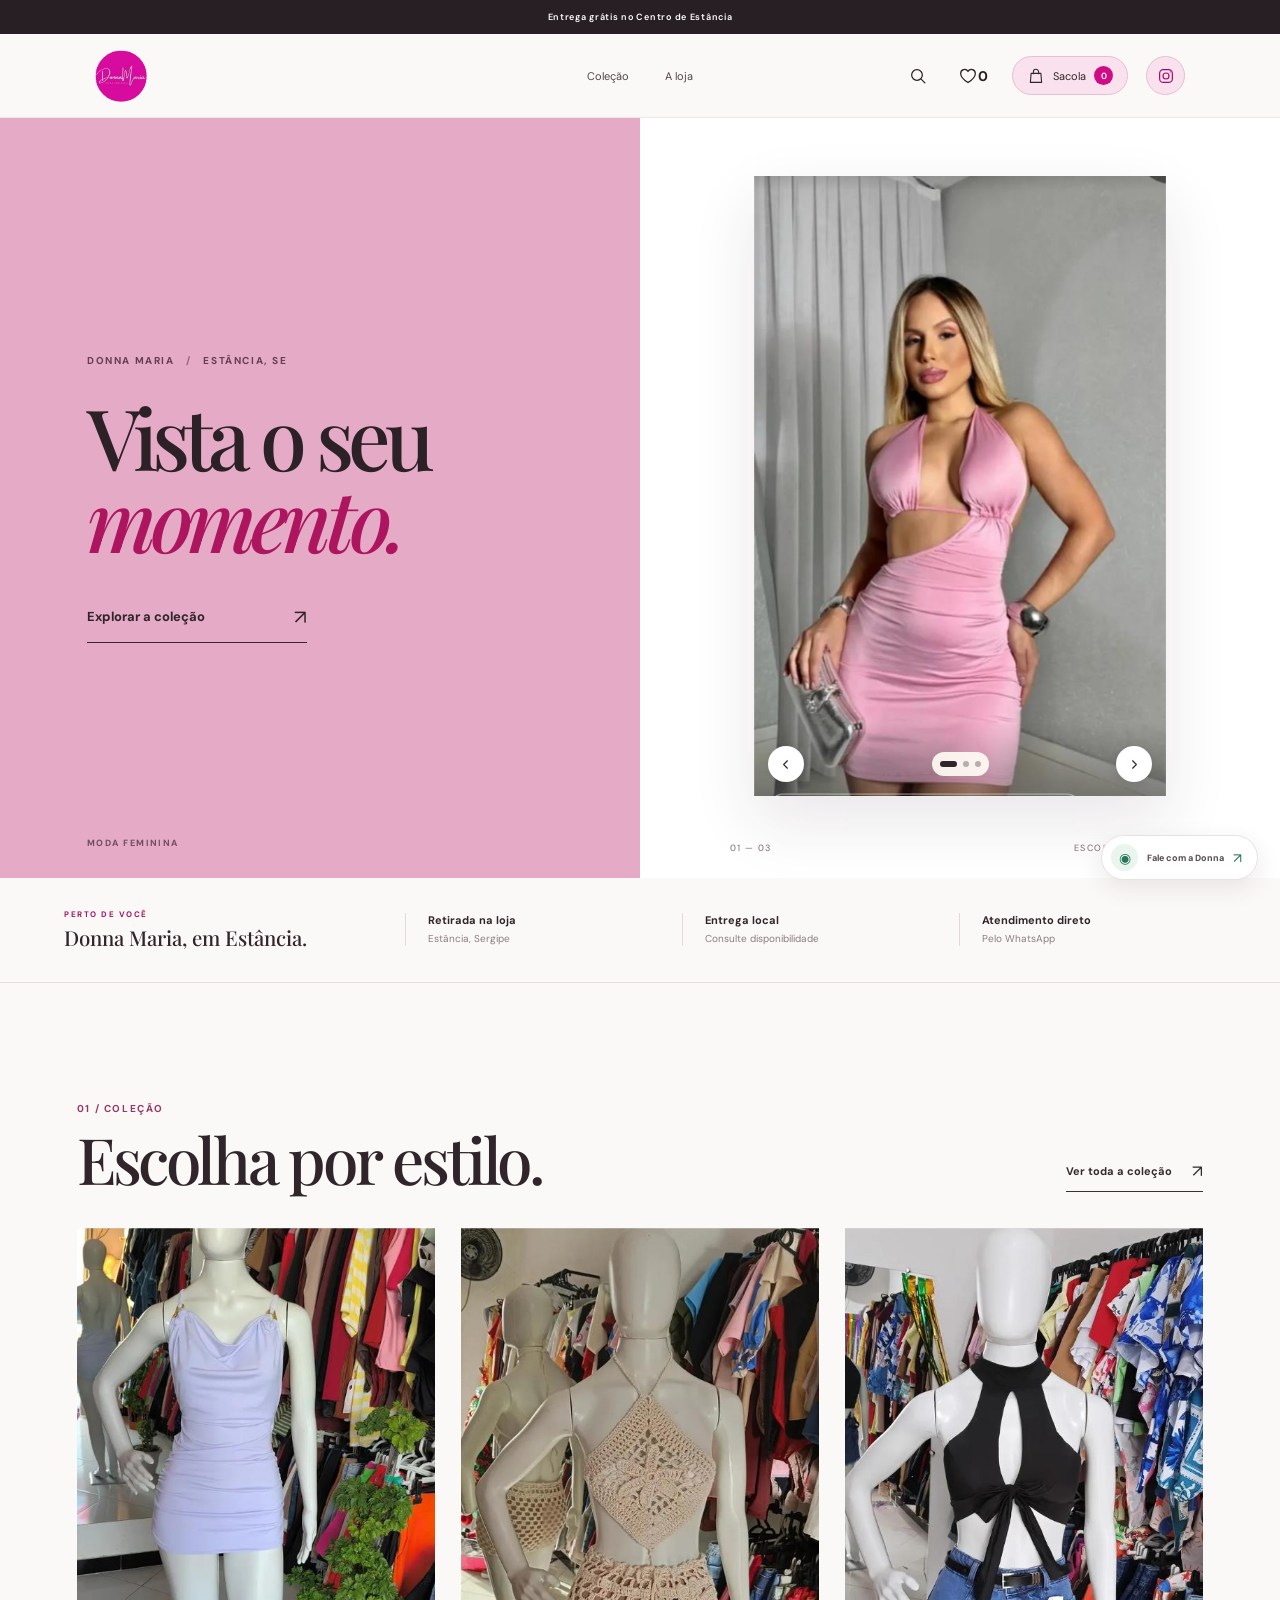
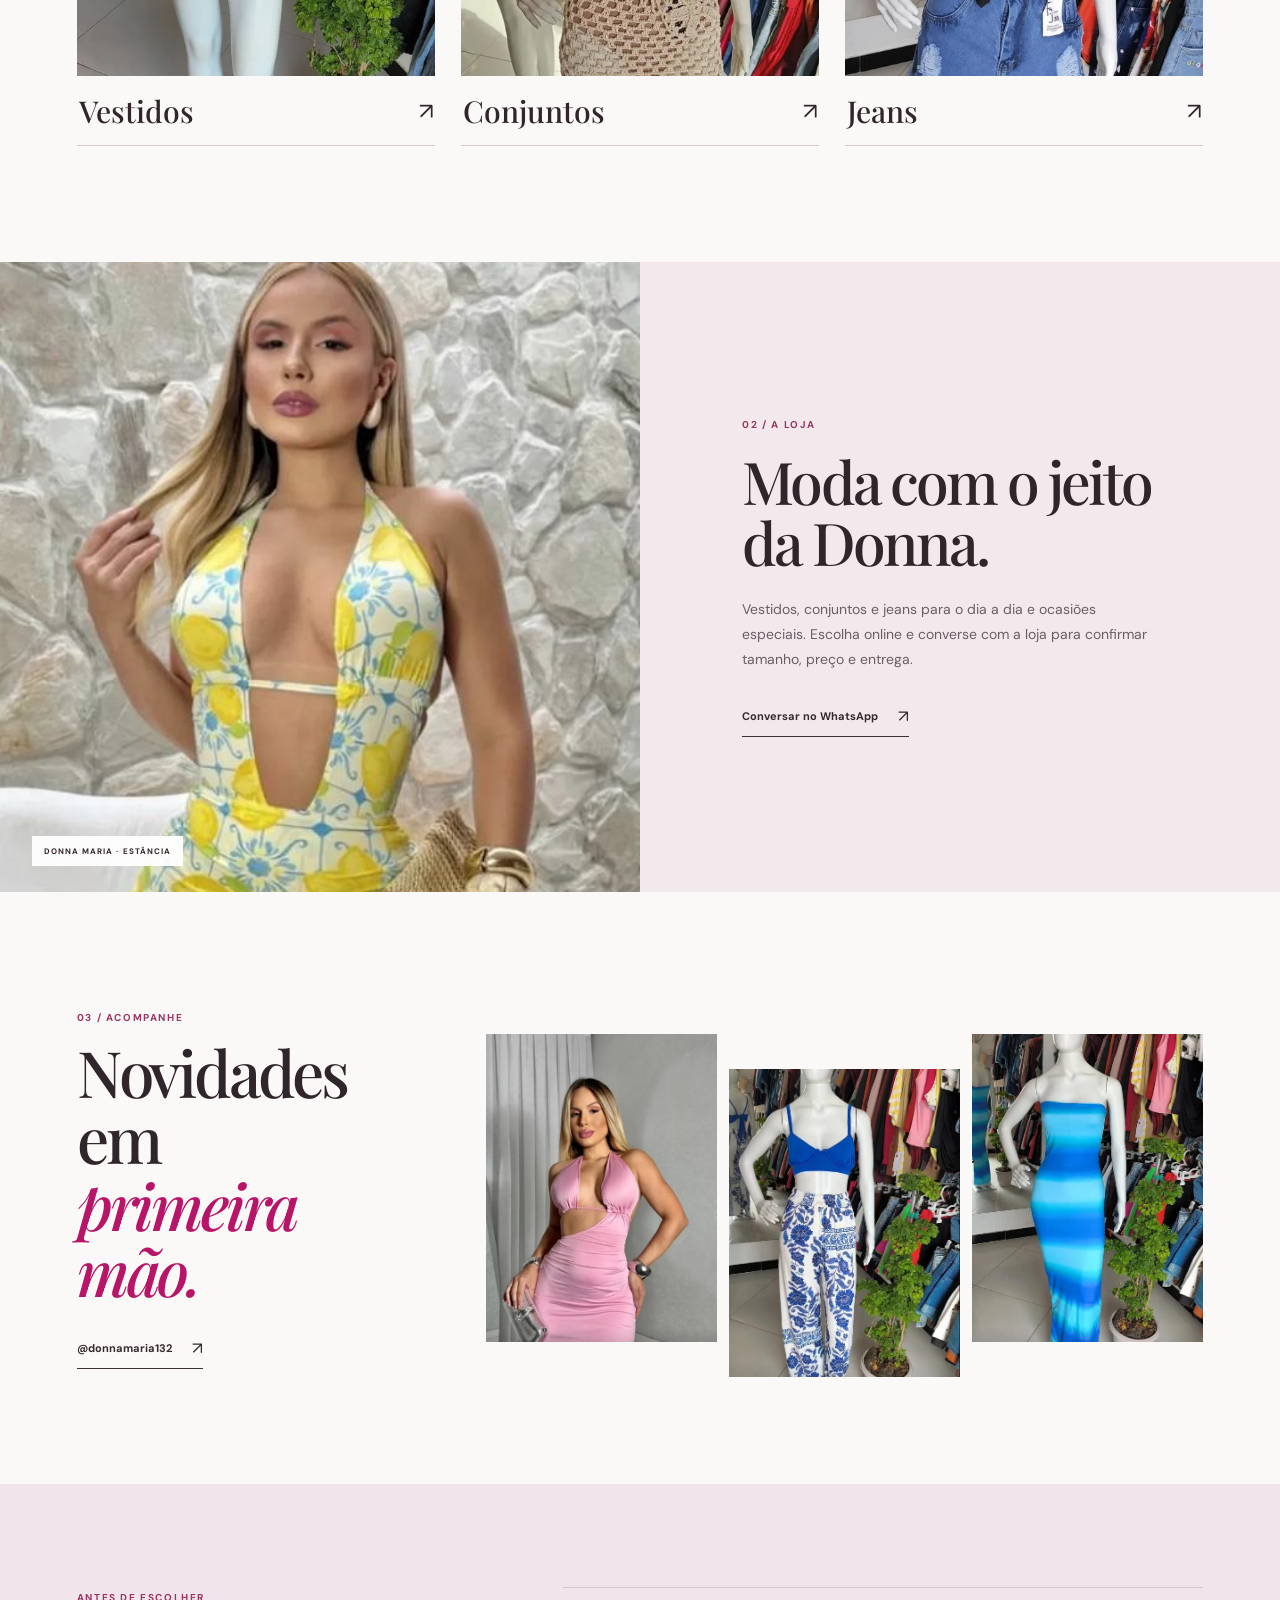
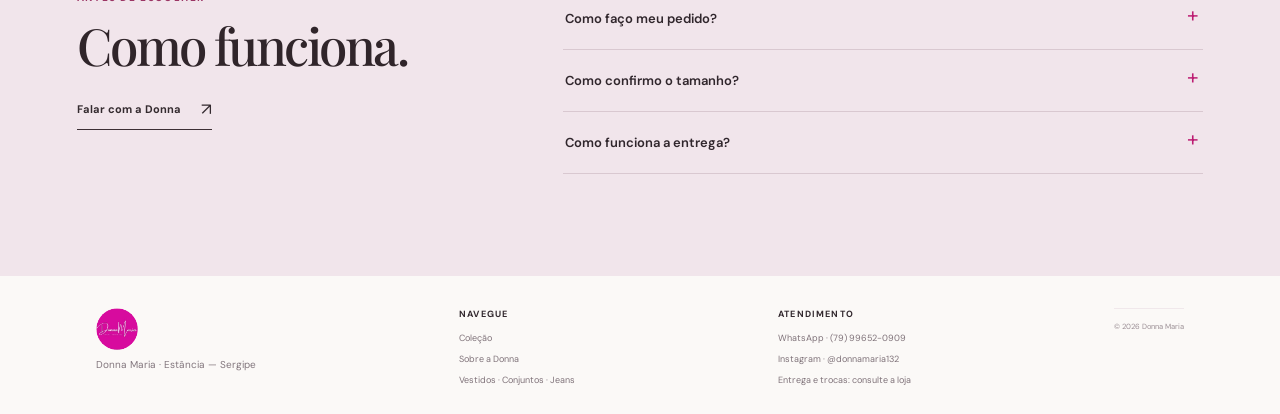
==== commit 049a75d5: "Refine mobile header alignment and carousel controls" ====
--- a/index.html
+++ b/index.html
@@ -16,7 +16,7 @@
   <link rel="stylesheet" href="refinements.css" />
   <link rel="stylesheet" href="feedback.css" />
   <link rel="stylesheet" href="boutique.css?v=20260925-2" />
-  <link rel="stylesheet" href="landing.css?v=20260927-a" />
+  <link rel="stylesheet" href="landing.css?v=20260927-b" />
   <script type="application/ld+json">{"@context":"https://schema.org","@type":"ClothingStore","name":"Donna Maria","description":"Moda feminina em Estância, Sergipe.","url":"https://duduwwl.github.io/donna-maria-estancia/","telephone":"+55-79-99652-0909","address":{"@type":"PostalAddress","addressLocality":"Estância","addressRegion":"SE","addressCountry":"BR"},"sameAs":["https://www.instagram.com/donnamaria132/"]}</script>
 </head>
 <body class="home-page">
--- a/landing.css
+++ b/landing.css
@@ -129,6 +129,15 @@
   .home-page .home-help { padding:75px 6%; grid-template-columns:1fr; gap:30px; }
 }
 @media (max-width:620px) {
+  .home-page .site-header { grid-template-columns:28px minmax(0,1fr) auto; padding:0 14px; }
+  .home-page .brand { justify-self:center; }
+  .home-page .header-actions { gap:6px; }
+  .home-page .header-actions .favorite-shortcut { display:none; }
+  .home-page .header-actions .bag-button { width:auto; min-width:48px; height:38px; min-height:38px; padding:7px 8px; gap:5px; }
+  .home-page .header-actions .bag-button span { display:none; }
+  .home-page .header-actions .bag-button svg { width:17px; height:17px; flex:none; }
+  .home-page .header-actions .bag-button b { width:17px; height:17px; flex:none; font-size:9px; }
+  .home-page .instagram-header-link { width:36px; height:36px; }
   .home-page .announcement { font-size:7px; gap:7px; }
   .home-page .hero-copy { min-height:340px; padding:45px 20px 62px; }
   .home-page .hero-kicker { font-size:8px; }
@@ -176,4 +185,6 @@
   .home-page .category-card.reveal-on-scroll .category-image { clip-path:none; transition:none; }
   .home-page .category-image img,.home-page .instagram-grid img { transition:none; }
 }
+.home-page .carousel-dot { background:#30252a55; }
+.home-page .carousel-dot.active { background:#30252a; }
 
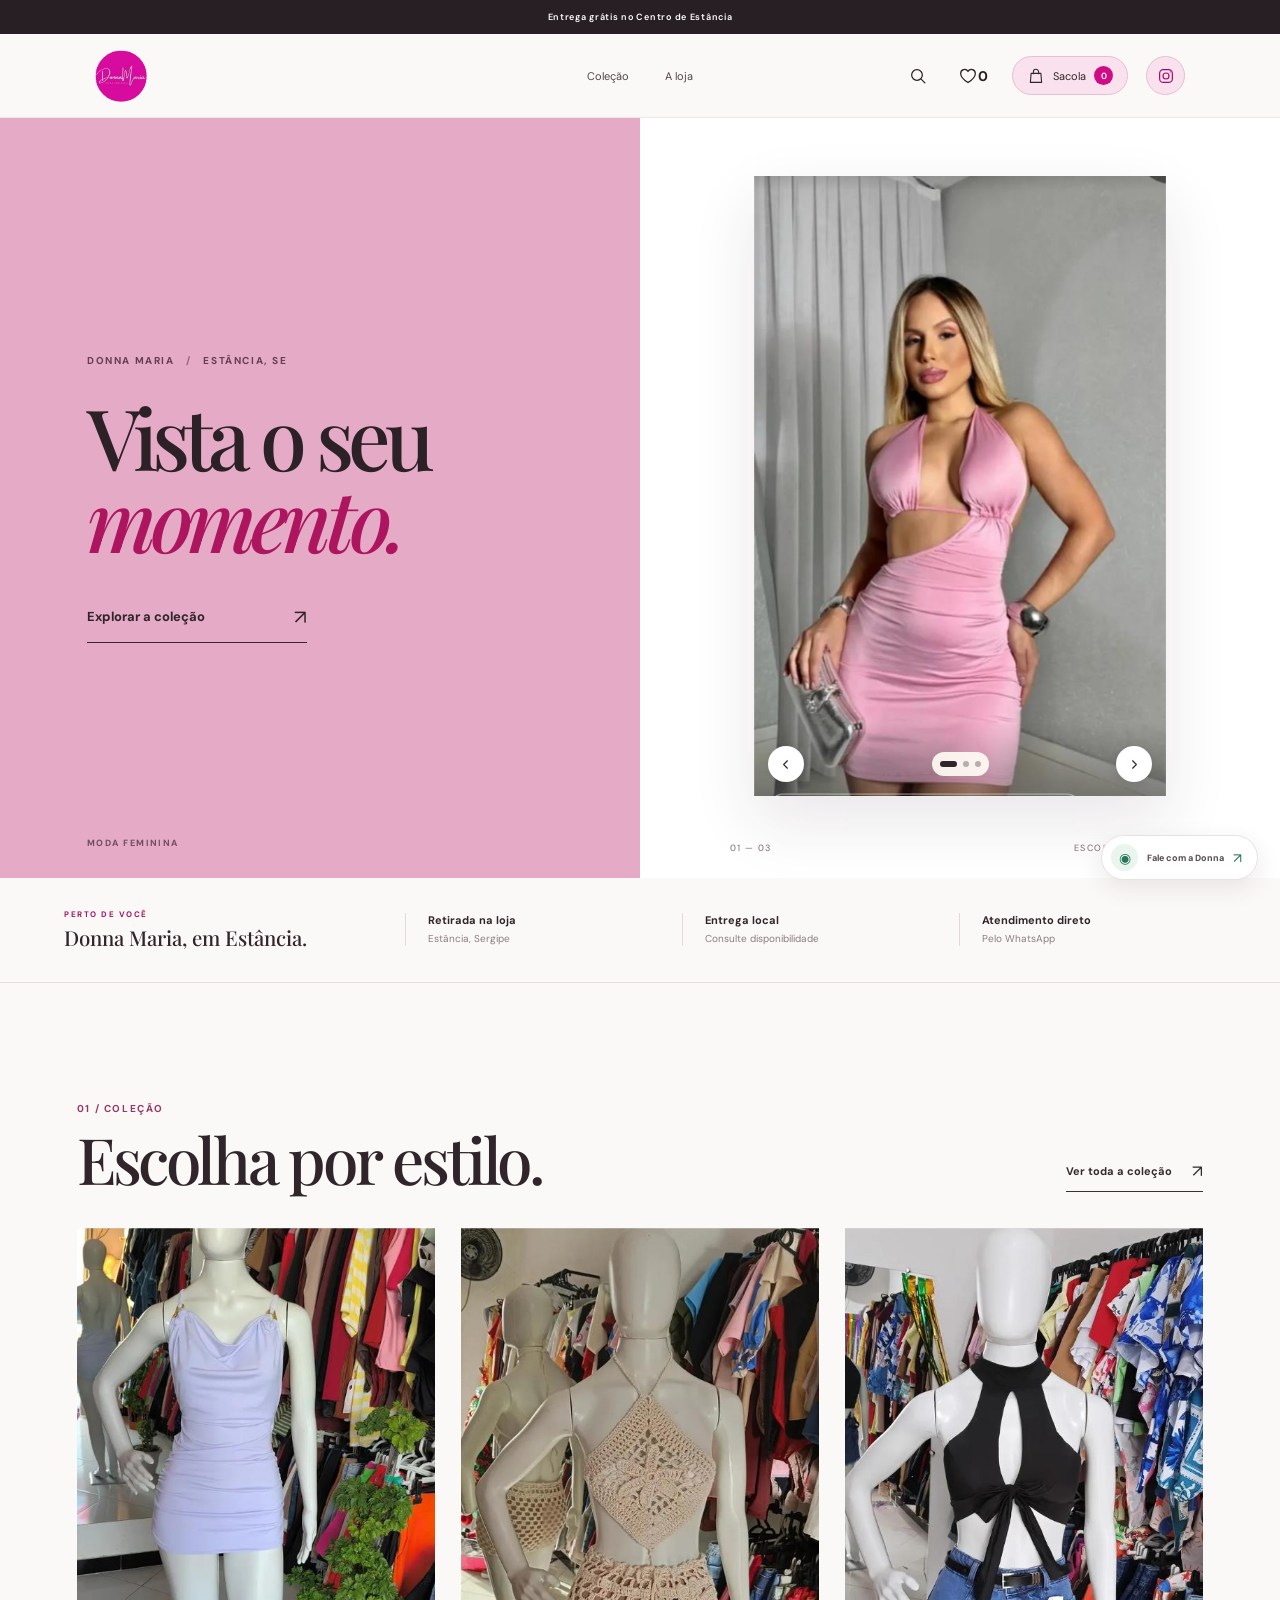
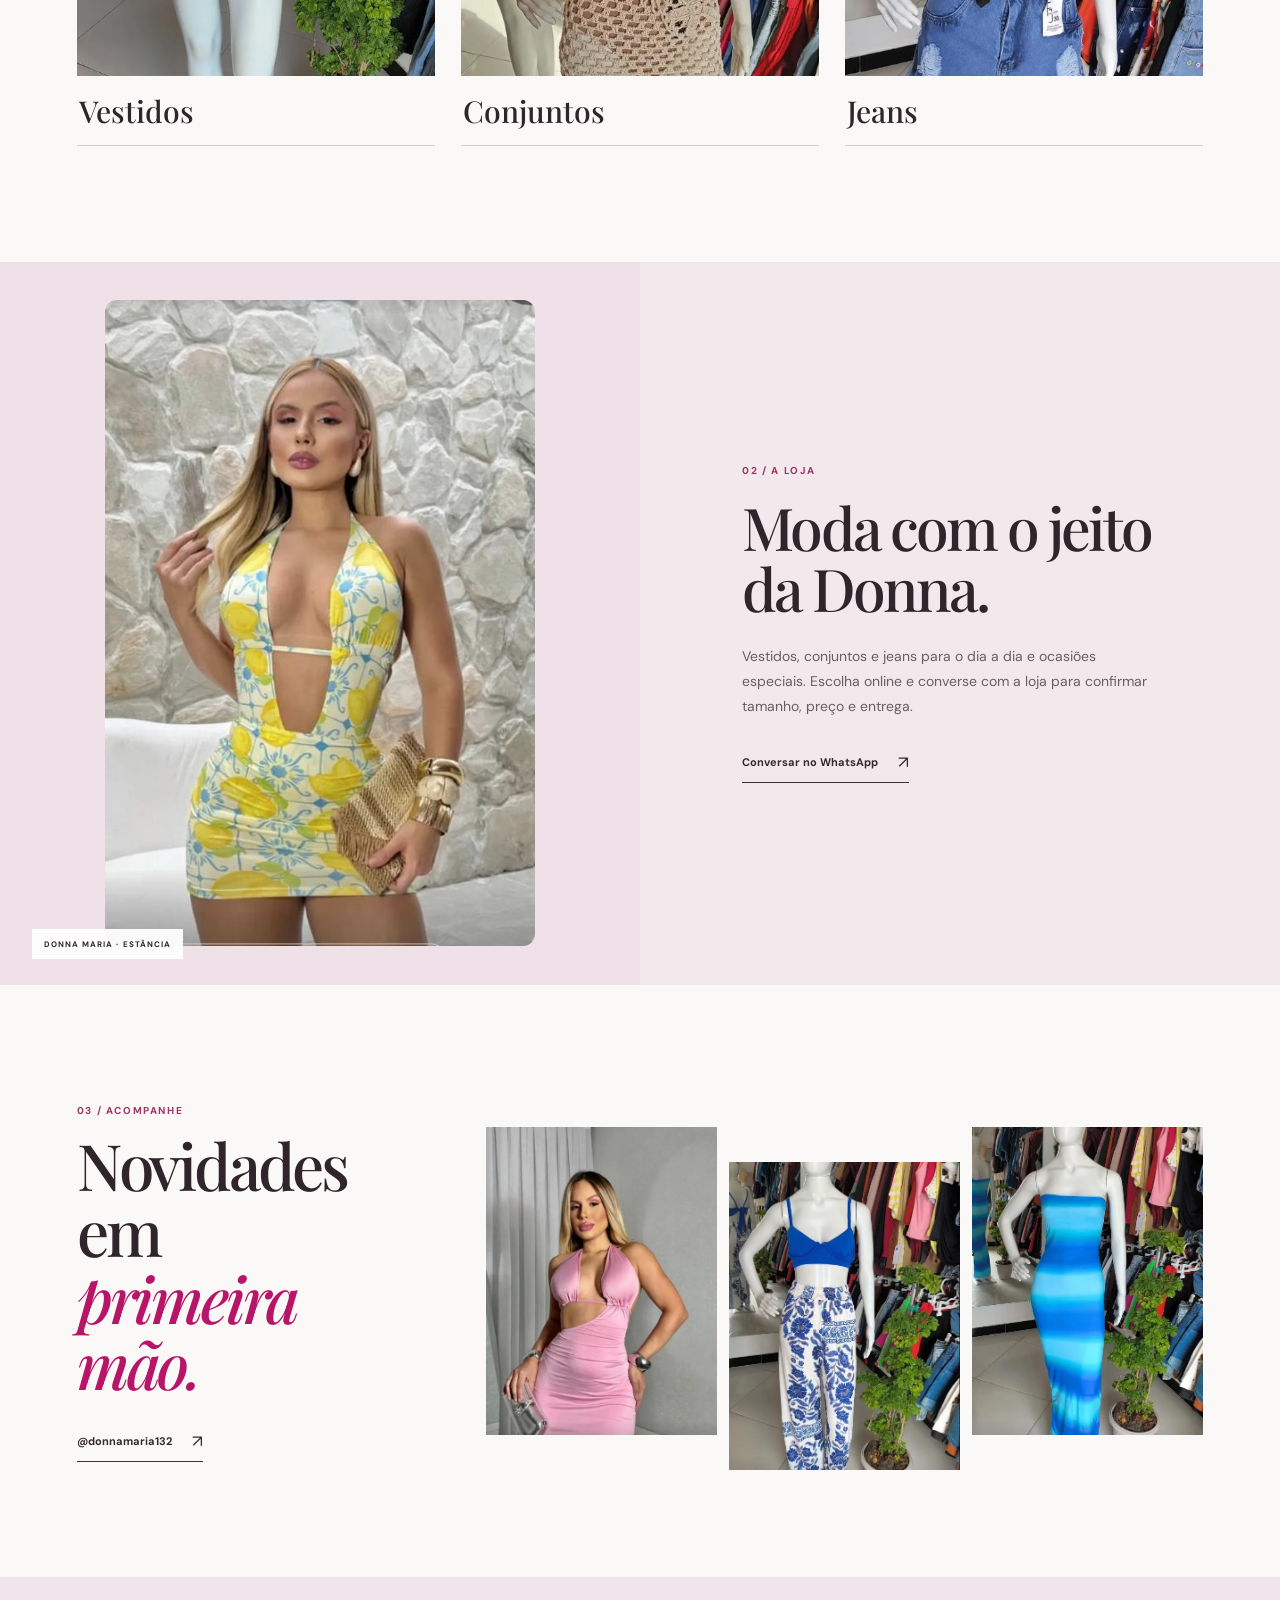
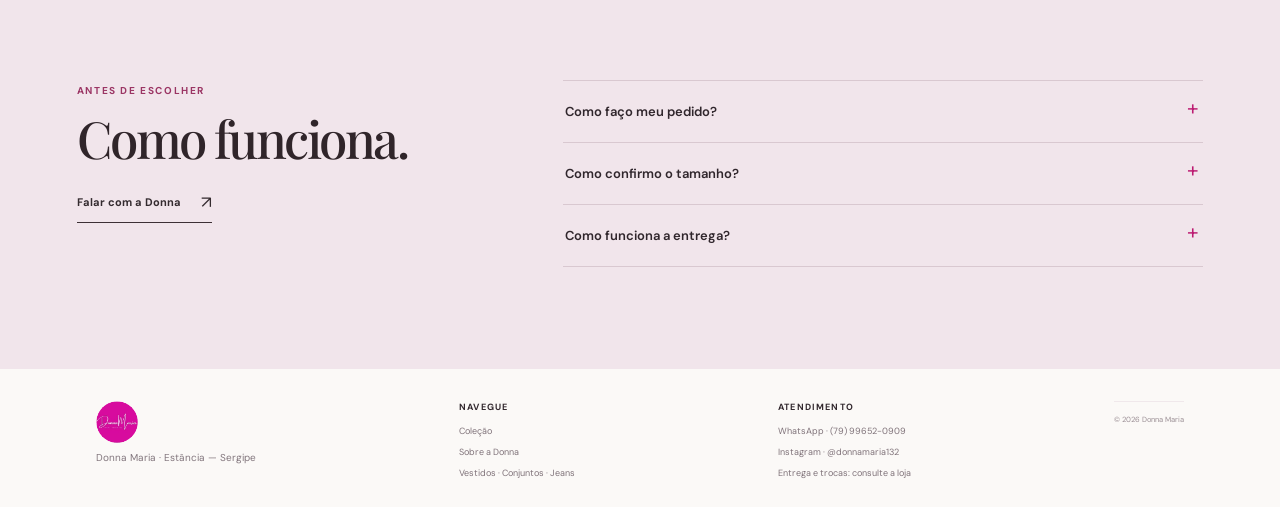
==== commit a69b3b1f: "Remove category arrows and preserve story photo detail at natural scale" ====
--- a/index.html
+++ b/index.html
@@ -15,8 +15,8 @@
   <link rel="stylesheet" href="product.css" />
   <link rel="stylesheet" href="refinements.css" />
   <link rel="stylesheet" href="feedback.css" />
-  <link rel="stylesheet" href="boutique.css?v=20260925-2" />
-  <link rel="stylesheet" href="landing.css?v=20260927-b" />
+  <link rel="stylesheet" href="boutique.css?v=20260927-c" />
+  <link rel="stylesheet" href="landing.css?v=20260928-a" />
   <script type="application/ld+json">{"@context":"https://schema.org","@type":"ClothingStore","name":"Donna Maria","description":"Moda feminina em Estância, Sergipe.","url":"https://duduwwl.github.io/donna-maria-estancia/","telephone":"+55-79-99652-0909","address":{"@type":"PostalAddress","addressLocality":"Estância","addressRegion":"SE","addressCountry":"BR"},"sameAs":["https://www.instagram.com/donnamaria132/"]}</script>
 </head>
 <body class="home-page">
@@ -61,9 +61,9 @@
     <section class="collection-invitation" id="colecao" aria-labelledby="homeCollectionTitle">
       <div class="collection-heading"><div><span class="section-index">01 / COLEÇÃO</span><h2 id="homeCollectionTitle">Escolha por estilo.</h2></div><a href="produtos.html#colecao" class="section-link">Ver toda a coleção <span aria-hidden="true">↗</span></a></div>
       <div class="category-gallery">
-        <a class="category-card" href="produtos.html?categoria=Vestidos#colecao"><span class="category-image"><img src="assets/vestido-lilas.jpg" width="517" height="777" loading="lazy" decoding="async" alt="Vestido lilás da coleção Donna Maria"></span><span class="category-meta"><strong>Vestidos</strong><span aria-hidden="true">↗</span></span></a>
-        <a class="category-card" href="produtos.html?categoria=Conjuntos#colecao"><span class="category-image"><img src="assets/conjunto-croche.jpg" width="517" height="777" loading="lazy" decoding="async" alt="Conjunto de crochê da coleção Donna Maria"></span><span class="category-meta"><strong>Conjuntos</strong><span aria-hidden="true">↗</span></span></a>
-        <a class="category-card" href="produtos.html?categoria=Jeans#colecao"><span class="category-image"><img src="assets/conjunto-jeans.jpg" width="517" height="777" loading="lazy" decoding="async" alt="Look jeans da coleção Donna Maria"></span><span class="category-meta"><strong>Jeans</strong><span aria-hidden="true">↗</span></span></a>
+        <a class="category-card" href="produtos.html?categoria=Vestidos#colecao"><span class="category-image"><img src="assets/vestido-lilas.jpg" width="517" height="777" loading="lazy" decoding="async" alt="Vestido lilás da coleção Donna Maria"></span><span class="category-meta"><strong>Vestidos</strong></span></a>
+        <a class="category-card" href="produtos.html?categoria=Conjuntos#colecao"><span class="category-image"><img src="assets/conjunto-croche.jpg" width="517" height="777" loading="lazy" decoding="async" alt="Conjunto de crochê da coleção Donna Maria"></span><span class="category-meta"><strong>Conjuntos</strong></span></a>
+        <a class="category-card" href="produtos.html?categoria=Jeans#colecao"><span class="category-image"><img src="assets/conjunto-jeans.jpg" width="517" height="777" loading="lazy" decoding="async" alt="Look jeans da coleção Donna Maria"></span><span class="category-meta"><strong>Jeans</strong></span></a>
       </div>
     </section>
 
--- a/boutique.css
+++ b/boutique.css
@@ -50,4 +50,5 @@
 .menu-toggle{display:none}
 @media(max-width:620px){.menu-toggle{display:flex}}
 @media(min-width:621px){.site-header{grid-template-columns:minmax(0,1fr) auto minmax(0,1fr)!important}.site-header>.menu-toggle{display:none!important}.site-header>.brand{grid-column:1;justify-self:start}.site-header>.main-nav{grid-column:2;justify-self:center}.site-header>.header-actions{grid-column:3;justify-self:end}}
+@media(max-width:620px){.header-actions .bag-button{width:auto;min-width:48px;height:38px;min-height:38px;padding:7px 8px;gap:5px}.header-actions .bag-button svg{width:17px;height:17px;flex:none}.header-actions .bag-button b{width:17px;height:17px;flex:none;font-size:9px}.header-actions{gap:5px}}
 
--- a/landing.css
+++ b/landing.css
@@ -63,8 +63,6 @@
 .home-page .category-card:hover .category-image img { transform:scale(1.055); }
 .home-page .category-meta { display:flex; justify-content:space-between; align-items:center; padding:18px 2px; border-bottom:1px solid #d7c9d0; }
 .home-page .category-meta strong { font:500 clamp(24px,2.35vw,32px)/1.1 var(--serif); }
-.home-page .category-meta>span { font-size:23px; transition:transform .3s; }
-.home-page .category-card:hover .category-meta>span { transform:translate(3px,-3px); }
 .home-page .category-card.reveal-on-scroll { opacity:1; transform:none; }
 .home-page .category-card.reveal-on-scroll .category-image { clip-path:inset(0 0 100% 0); transition:clip-path .9s cubic-bezier(.2,.7,.2,1); }
 .home-page .category-card.reveal-on-scroll.is-visible .category-image { clip-path:inset(0 0 0 0); }
@@ -72,9 +70,9 @@
 .home-page .category-card.reveal-on-scroll:nth-child(3) .category-image { transition-delay:.18s; }
 
 .home-page .brand-story { display:grid; grid-template-columns:1fr 1fr; min-height:630px; background:#f3e9ed; overflow:hidden; }
-.home-page .story-image { display:block; position:relative; min-height:630px; padding:0; background:#f0e0e7; overflow:hidden; }
+.home-page .story-image { display:grid; place-items:center; position:relative; min-height:630px; padding:clamp(24px,3vw,44px); background:#f0e0e7; overflow:hidden; }
 .home-page .story-image::after { content:none; }
-.home-page .story-image img { position:absolute; inset:0; width:100%; height:100%; max-width:none; object-fit:cover; object-position:center 29%; border:0; border-radius:0; box-shadow:none; animation:none; }
+.home-page .story-image img { position:static; width:min(100%,430px); height:auto; max-width:100%; aspect-ratio:517/777; object-fit:contain; object-position:center; border:0; border-radius:12px; box-shadow:none; animation:none; }
 .home-page .story-image>span { position:absolute; left:32px; bottom:26px; color:#332529; background:#fffffff0; font-size:8px; padding:10px 12px; letter-spacing:.13em; }
 .home-page .story-copy { align-self:center; max-width:620px; padding:clamp(48px,8vw,108px); }
 .home-page .story-copy h2 { font-size:clamp(44px,4.6vw,66px); margin:18px 0 25px; }
@@ -162,8 +160,8 @@
   .home-page .category-meta { padding:11px 0; }
   .home-page .category-meta strong { font-size:24px; }
   .home-page .brand-story { grid-template-columns:1fr; }
-  .home-page .story-image { min-height:0; aspect-ratio:5/4; }
-  .home-page .story-image img { object-position:center 33%; }
+  .home-page .story-image { min-height:0; aspect-ratio:auto; padding:24px 20px; }
+  .home-page .story-image img { object-position:center; }
   .home-page .story-copy { padding:55px 20px 63px; }
   .home-page .story-copy h2 { font-size:47px; }
   .home-page .instagram-editorial { display:block; padding:65px 20px 89px; }
